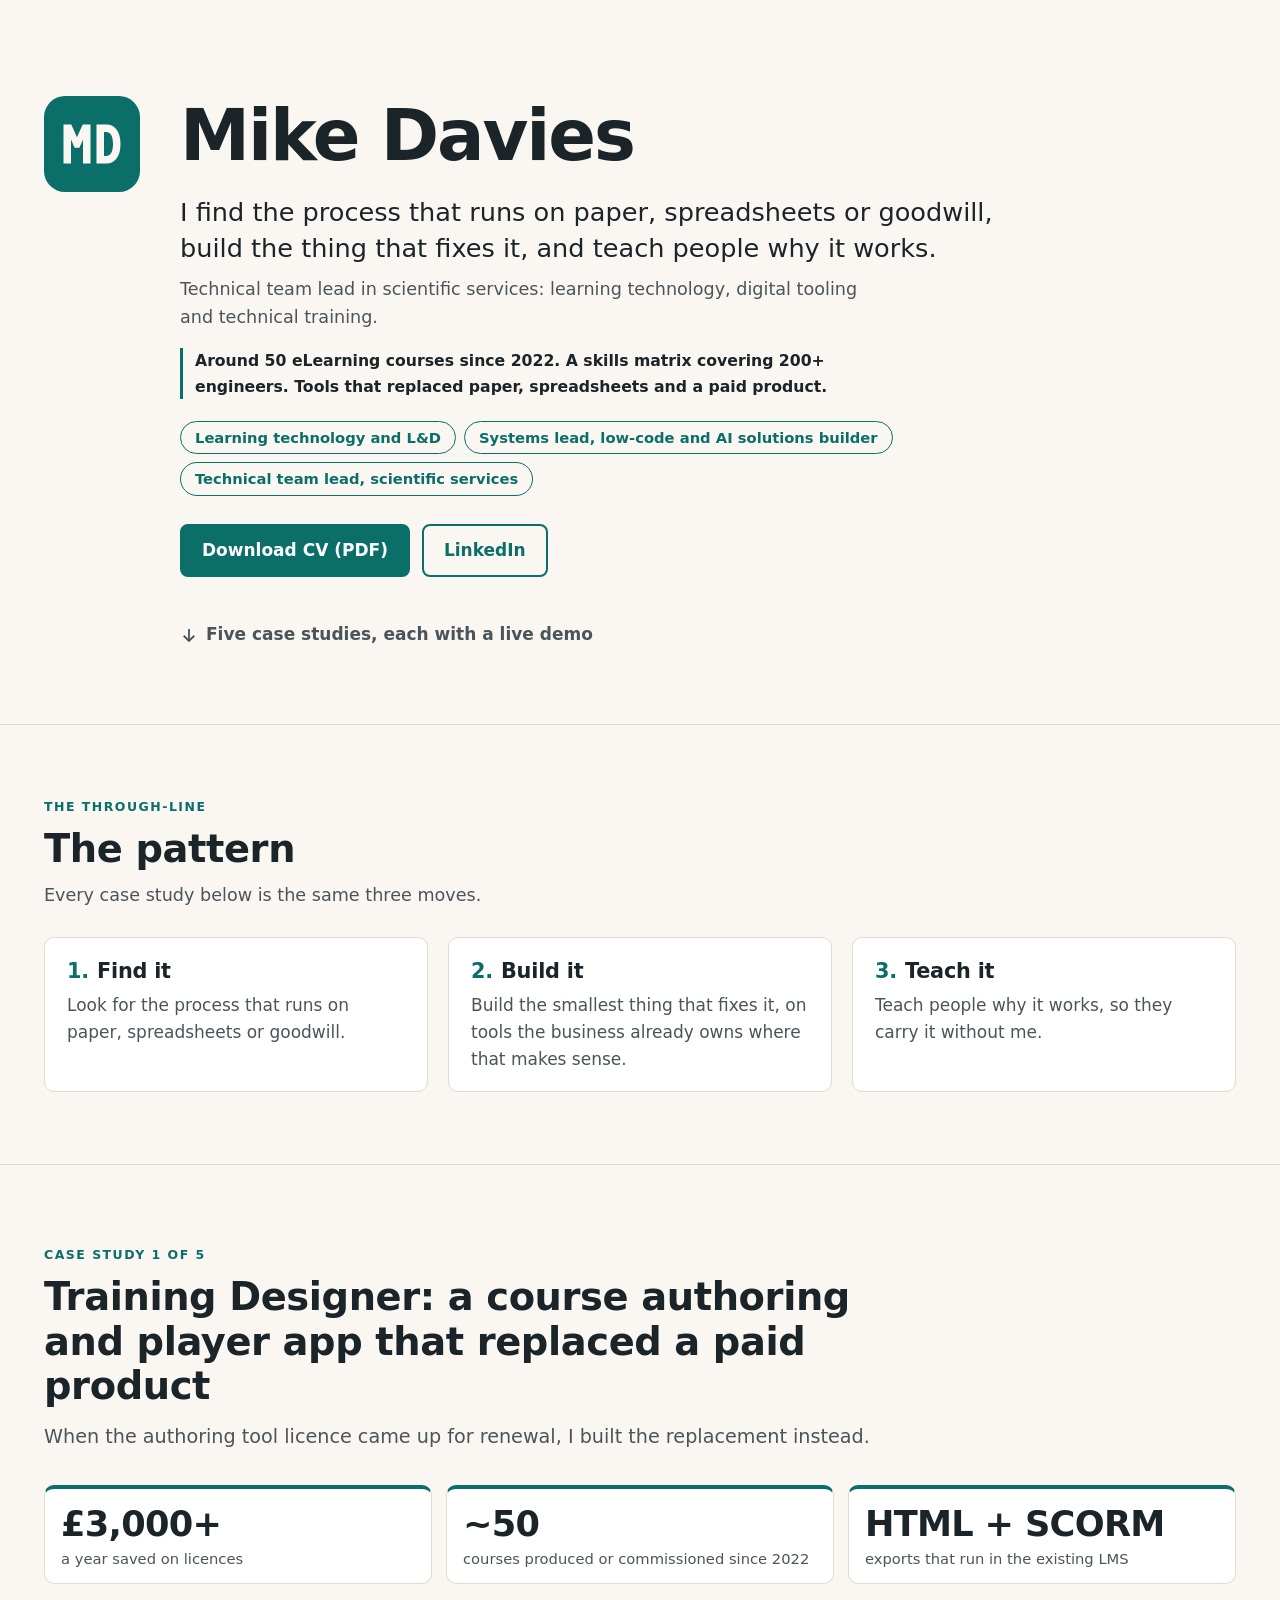
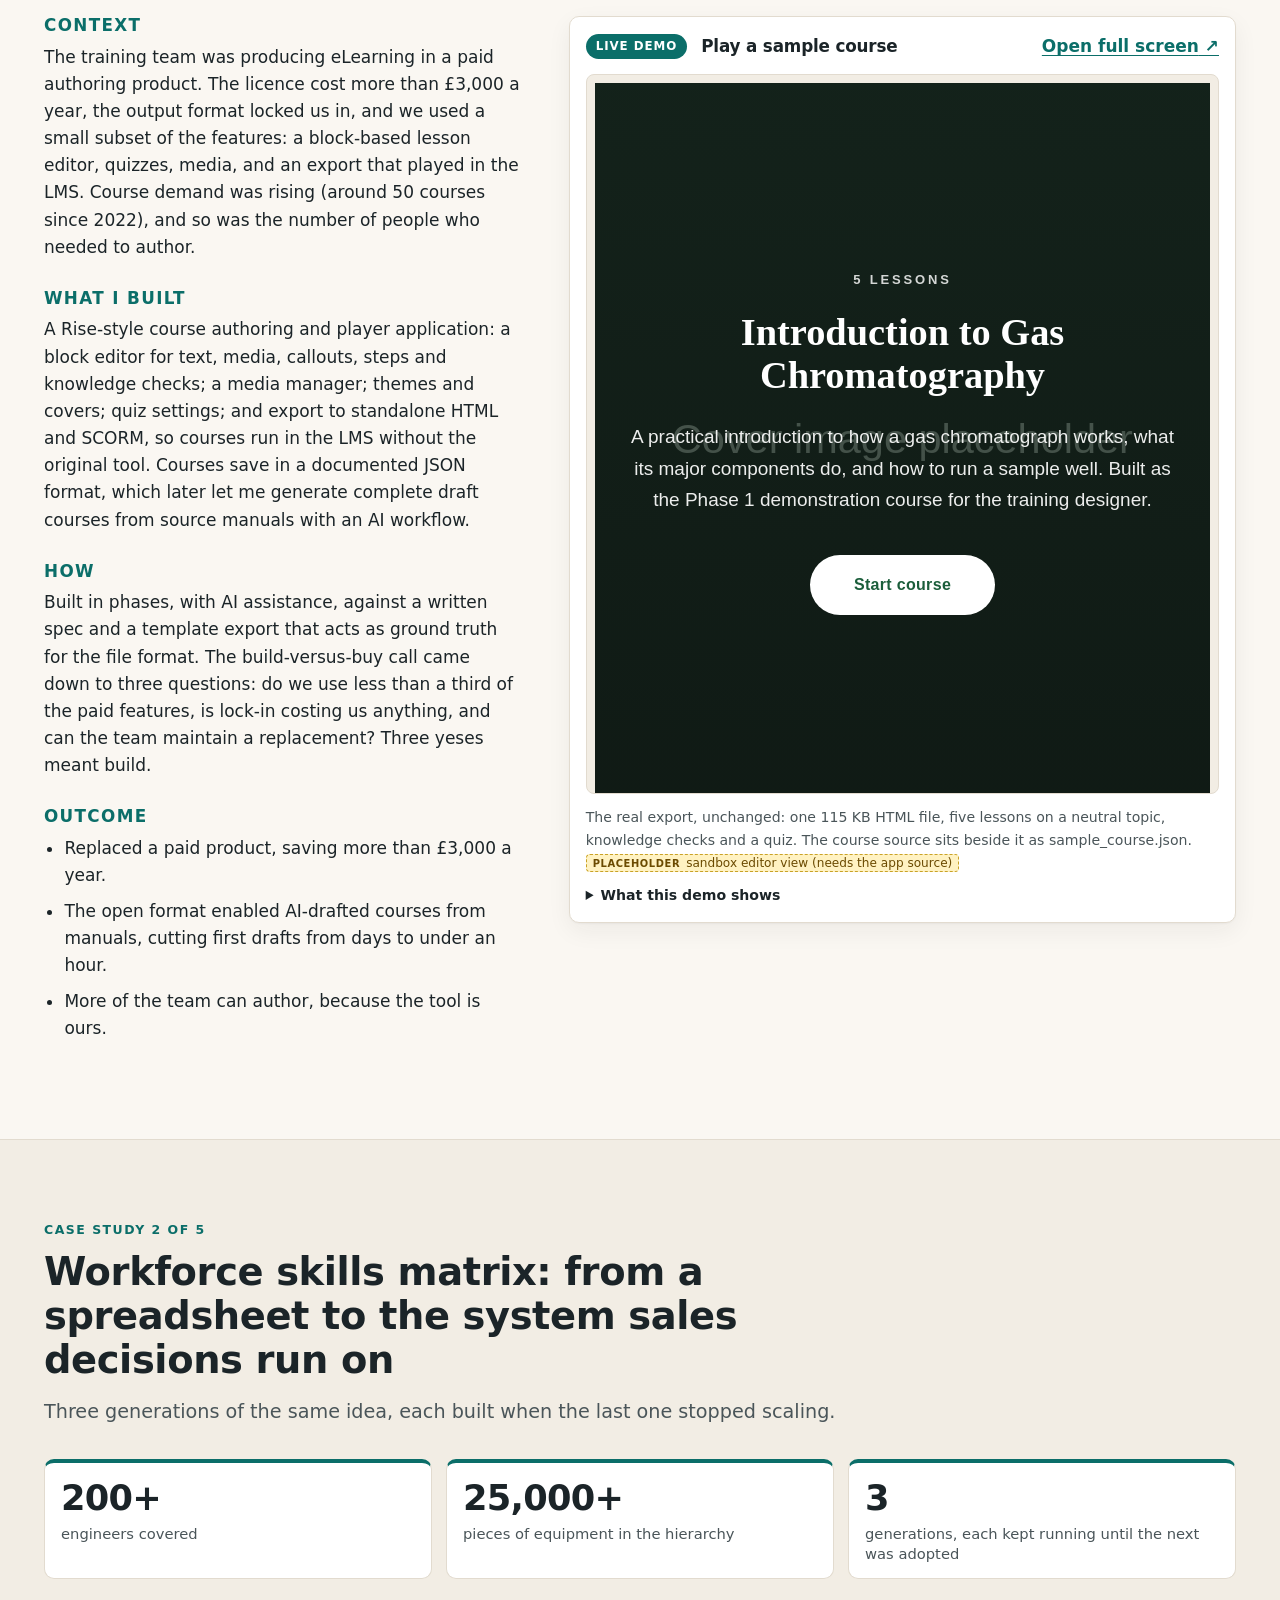
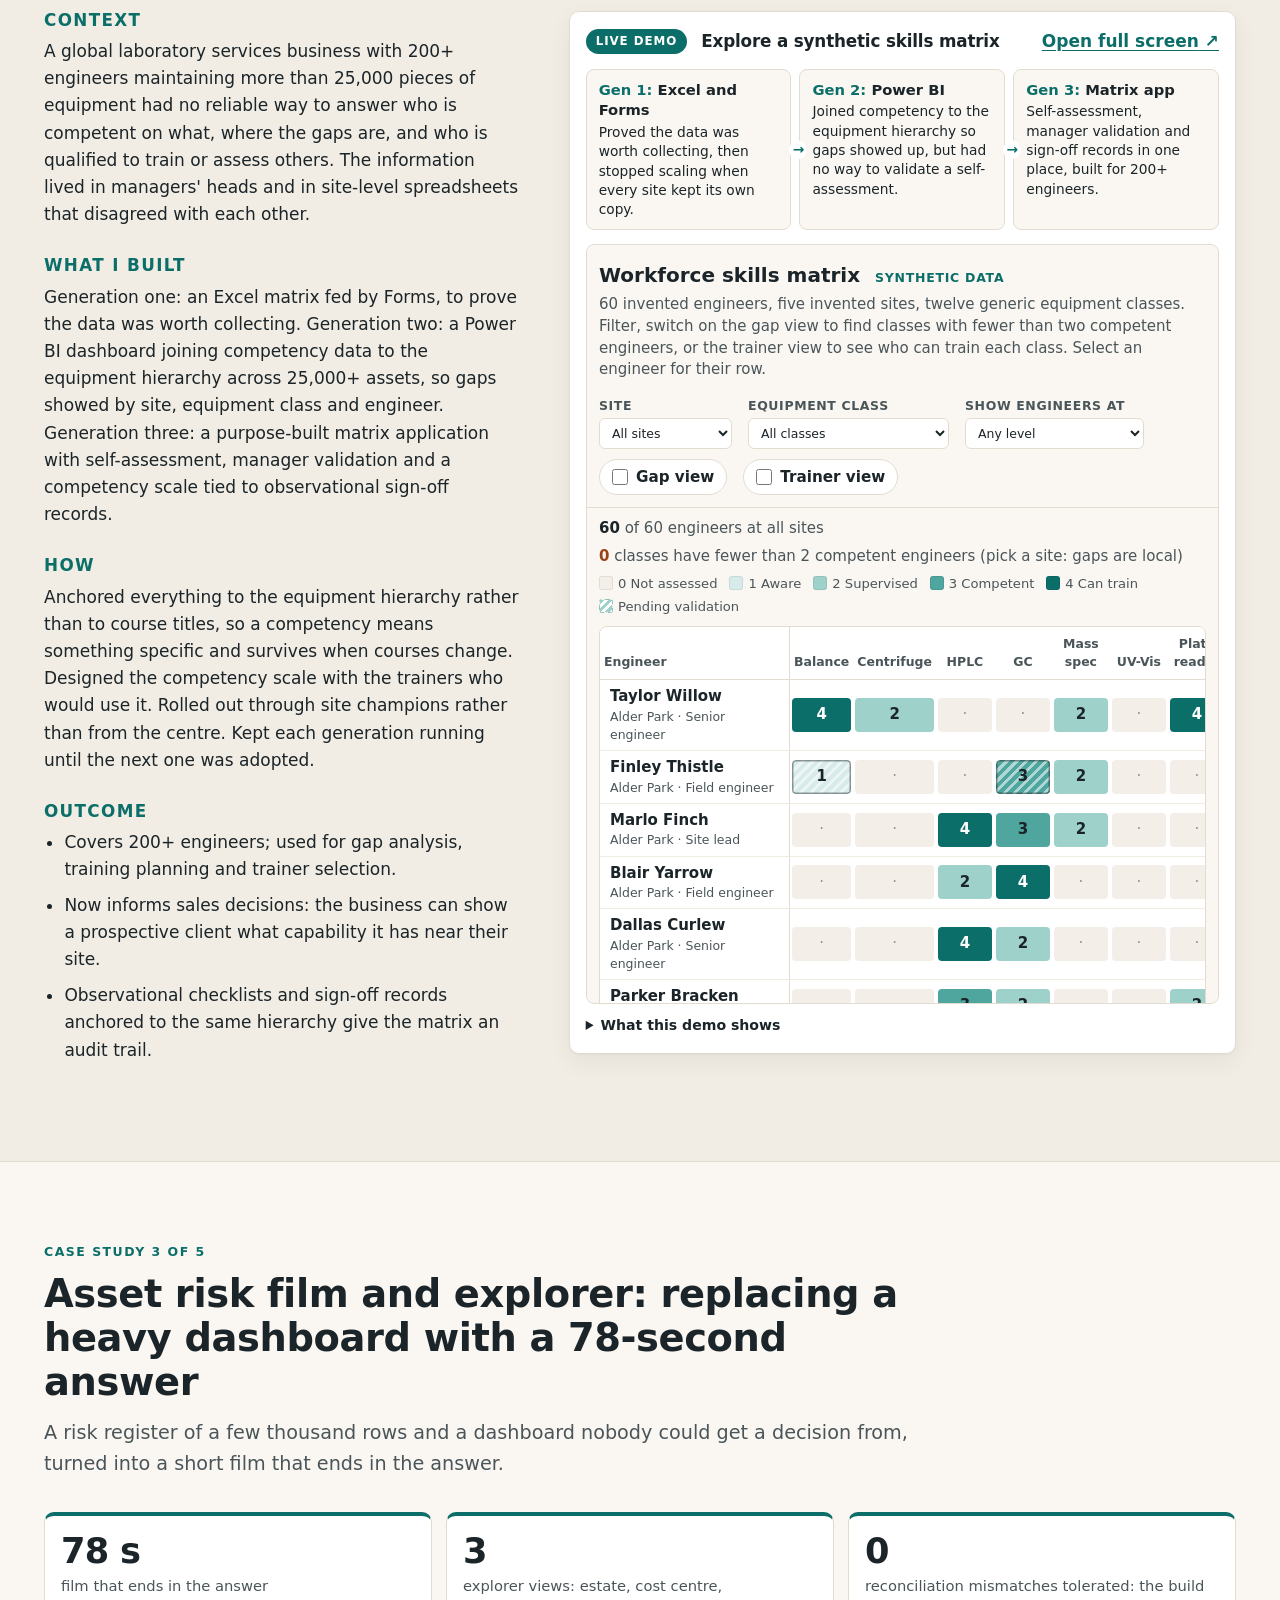
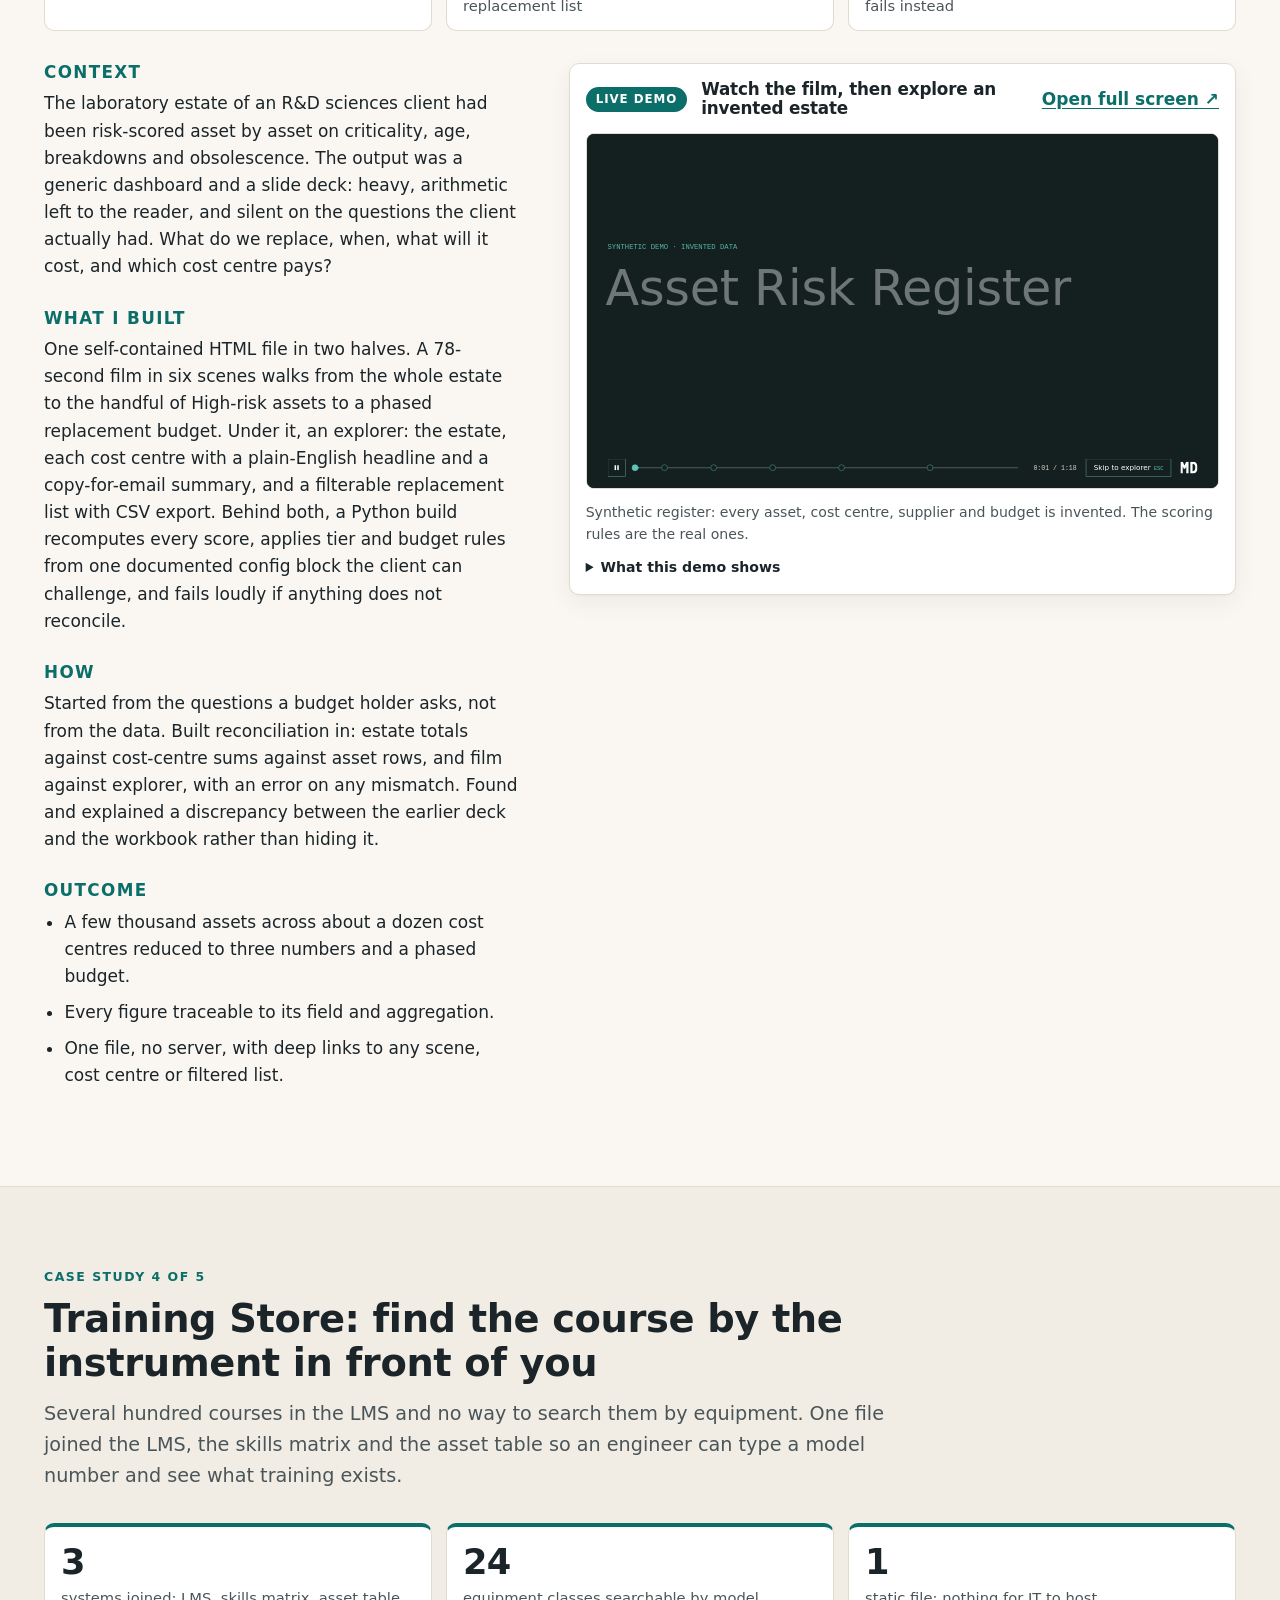
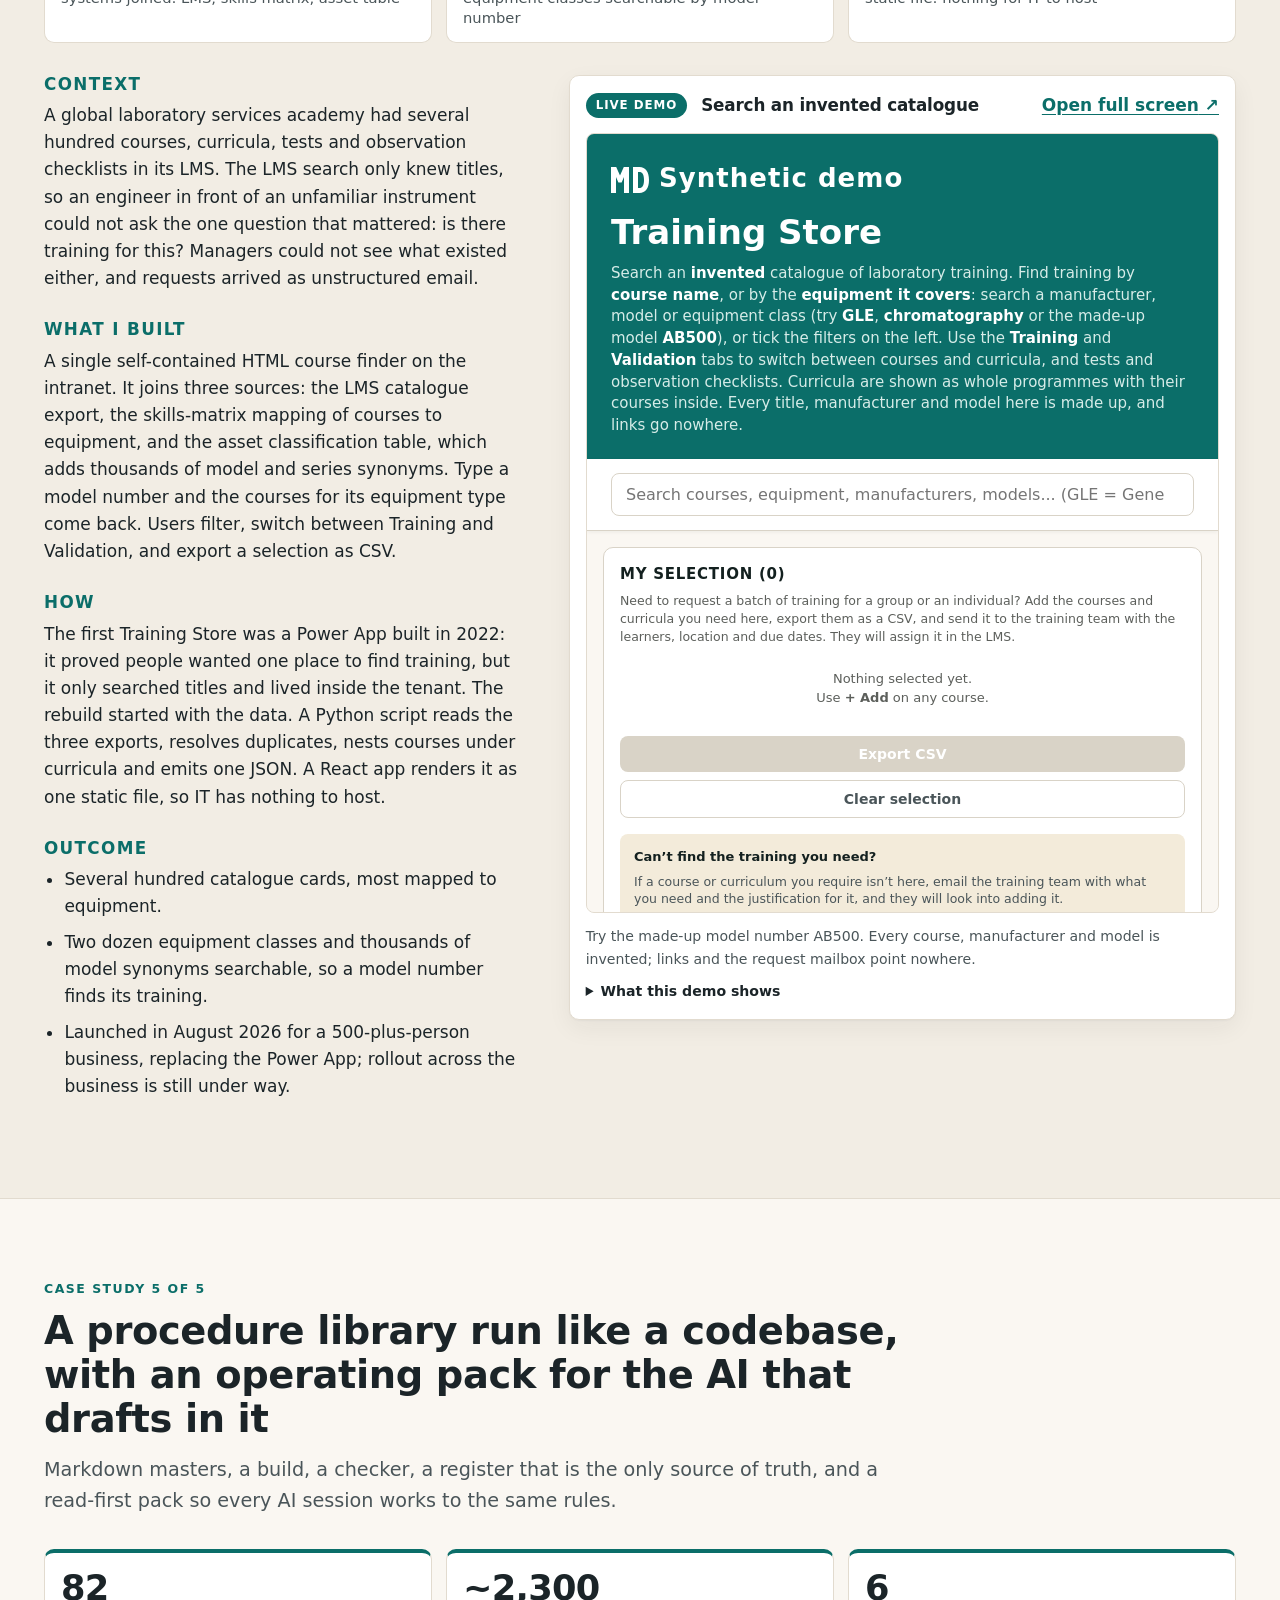
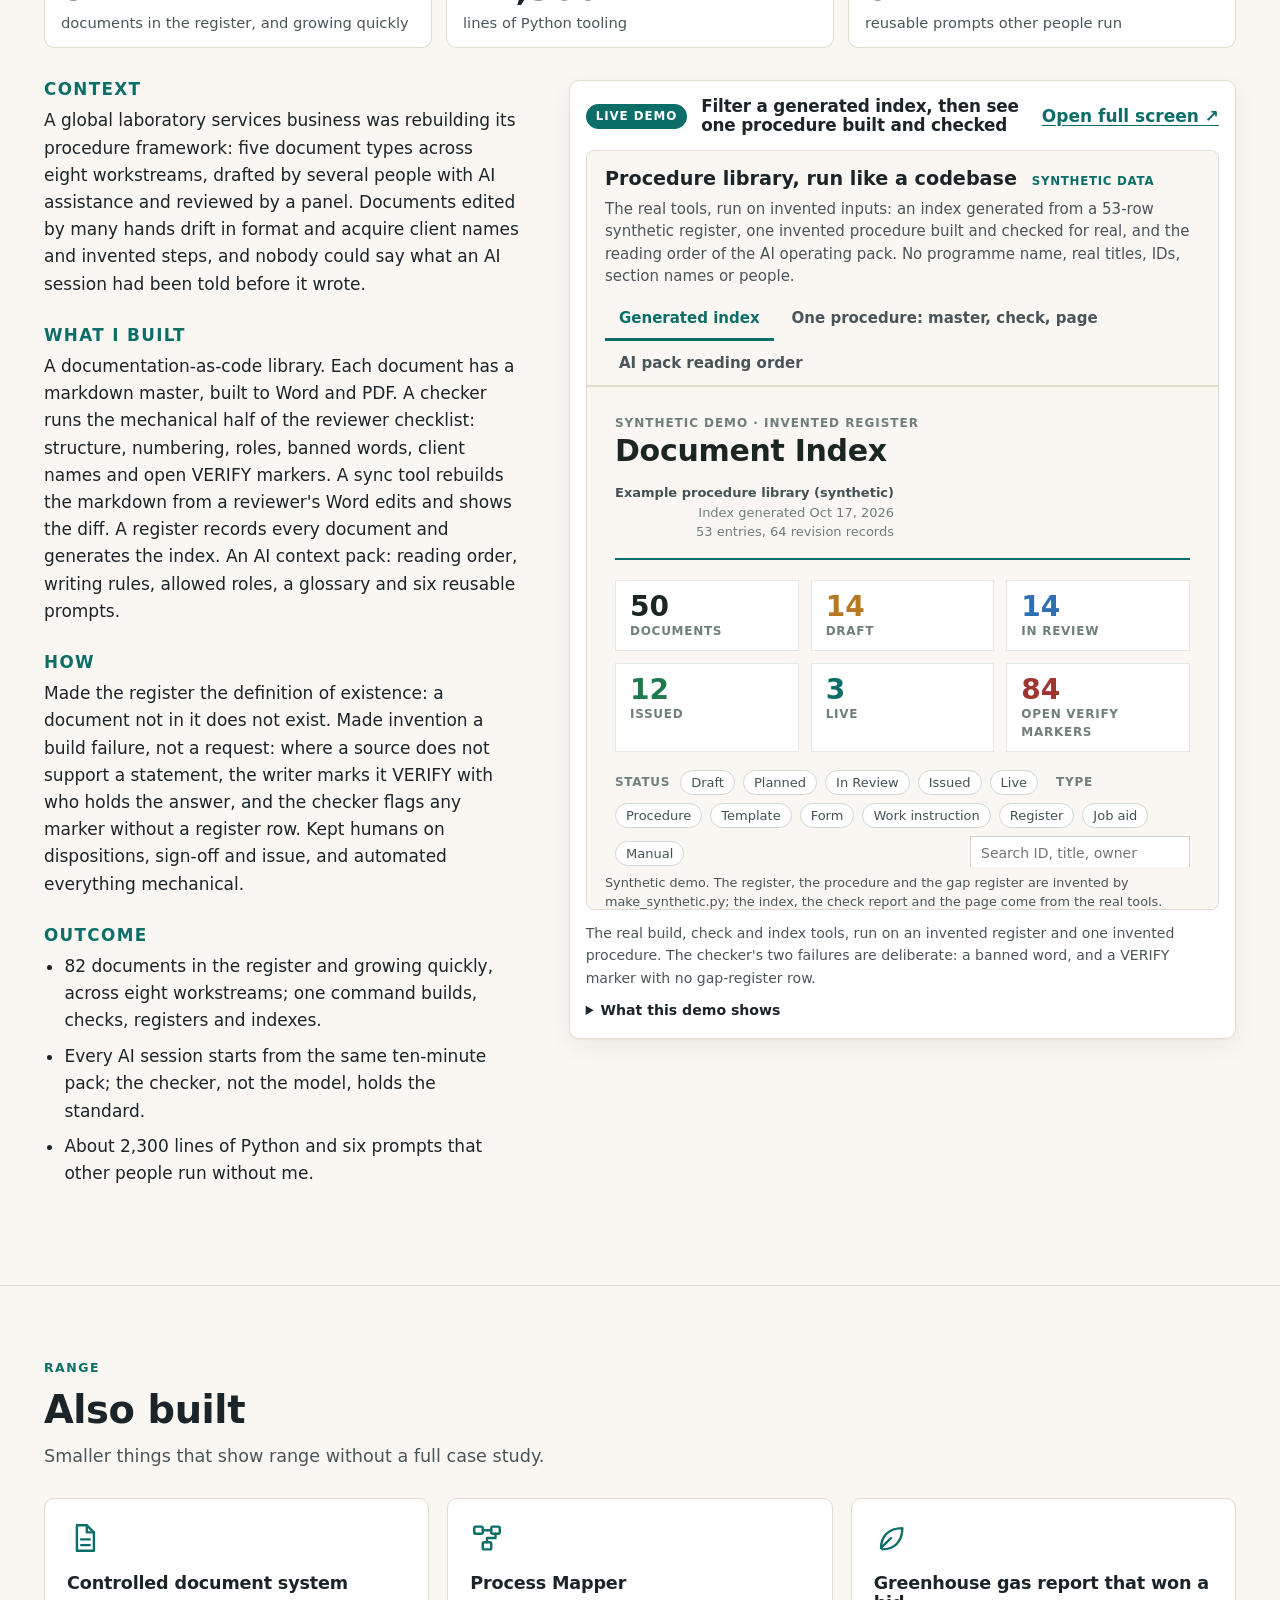
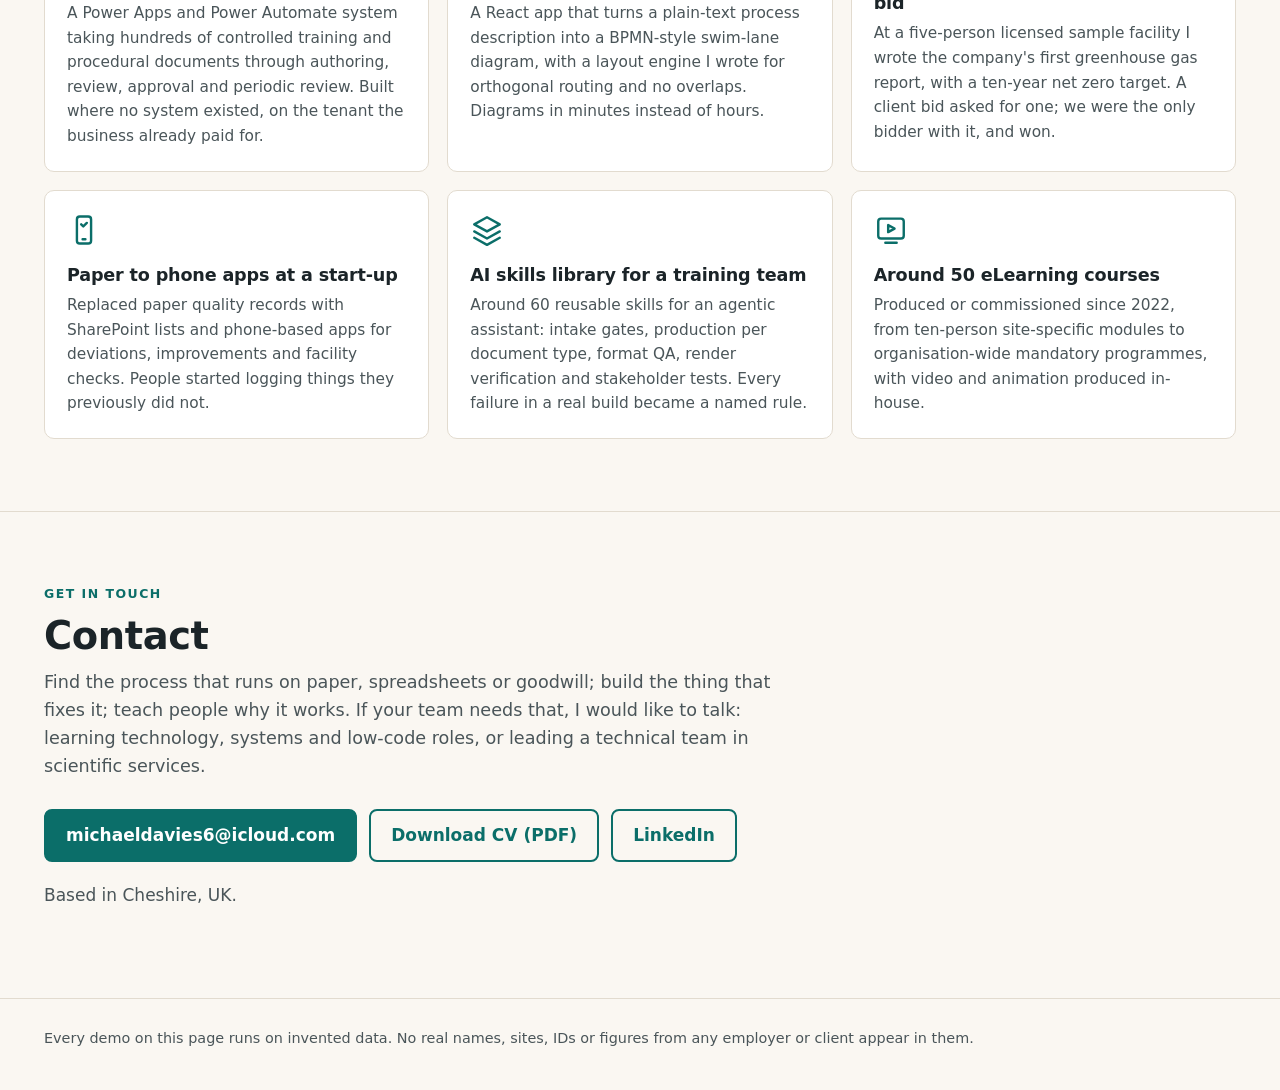
==== index.html @ b2b16172 "Publish case study portfolio with five live demos Static single-page portfolio: hero, the pattern, f" ====
<!doctype html>
<html lang="en-GB">
<head>
<meta charset="utf-8">
<meta name="viewport" content="width=device-width, initial-scale=1">
<title>Mike Davies: case studies</title>
<meta name="description" content="Case studies from Mike Davies, technical team lead in scientific services: learning technology, digital tooling and technical training, with live demos on synthetic data.">
<meta name="theme-color" content="#0b6e69">
<link rel="icon" href="assets/img/mark.svg" type="image/svg+xml">
<link rel="stylesheet" href="assets/css/site.css">
<script src="assets/js/site.js" defer></script>
</head>
<body>
<a class="skip" href="#main">Skip to content</a>

<header class="topbar" id="topbar" aria-label="Site">
  <div class="wrap topbar-in">
    <a class="topbar-name" href="#top"><img src="assets/img/mark.svg" alt="" width="28" height="28"> Mike Davies</a>
    <nav aria-label="Case studies"><ol class="dots" id="dots"></ol></nav>
  </div>
</header>

<main id="main">
  <section class="hero" id="top" aria-labelledby="hero-name">
    <div class="wrap hero-in" id="hero"></div>
  </section>
  <section class="band" id="pattern" aria-labelledby="pattern-title"><div class="wrap" id="pattern-in"></div></section>
  <div id="case-studies"></div>
  <section class="band" id="also-built" aria-labelledby="also-title"><div class="wrap" id="also-in"></div></section>
  <section class="band" id="contact" aria-labelledby="contact-title"><div class="wrap" id="contact-in"></div></section>
  <p class="wrap load-error" id="load-error" hidden>The page copy could not be loaded. If you opened this file directly, serve the folder instead (see the README); the text-only version is shown below.</p>
  <div id="fallback"></div>
</main>

<footer class="foot"><div class="wrap">Every demo on this page runs on invented data. No real names, sites, IDs or figures from any employer or client appear in them.</div></footer>

<noscript id="static-copy">
<!-- noscript:start (generated by tools/sync_noscript.py from content/case-studies.json; do not edit by hand) -->
<div class="wrap static">
<h1>Mike Davies</h1>
<p>I find the process that runs on paper, spreadsheets or goodwill, build the thing that fixes it, and teach people why it works.</p>
<p>Technical team lead in scientific services: learning technology, digital tooling and technical training.</p>
<p>Around 50 eLearning courses since 2022. A skills matrix covering 200+ engineers. Tools that replaced paper, spreadsheets and a paid product.</p>
<p><a href="assets/cv/Mike_Davies_CV.pdf">Download CV (PDF)</a></p>
<h2>The pattern</h2>
<p>Every case study below is the same three moves.</p>
<ul>
<li><strong>Find it.</strong> Look for the process that runs on paper, spreadsheets or goodwill.</li>
<li><strong>Build it.</strong> Build the smallest thing that fixes it, on tools the business already owns where that makes sense.</li>
<li><strong>Teach it.</strong> Teach people why it works, so they carry it without me.</li>
</ul>
<article id="training-designer-static">
<h2>Training Designer: a course authoring and player app that replaced a paid product</h2>
<p><em>When the authoring tool licence came up for renewal, I built the replacement instead.</em></p>
<h3>Context</h3>
<p>The training team was producing eLearning in a paid authoring product. The licence cost more than £3,000 a year, the output format locked us in, and we used a small subset of the features: a block-based lesson editor, quizzes, media, and an export that played in the LMS. Course demand was rising (around 50 courses since 2022), and so was the number of people who needed to author.</p>
<h3>What I built</h3>
<p>A Rise-style course authoring and player application: a block editor for text, media, callouts, steps and knowledge checks; a media manager; themes and covers; quiz settings; and export to standalone HTML and SCORM, so courses run in the LMS without the original tool. Courses save in a documented JSON format, which later let me generate complete draft courses from source manuals with an AI workflow.</p>
<h3>How</h3>
<p>Built in phases, with AI assistance, against a written spec and a template export that acts as ground truth for the file format. The build-versus-buy call came down to three questions: do we use less than a third of the paid features, is lock-in costing us anything, and can the team maintain a replacement? Three yeses meant build.</p>
<h3>Outcome</h3>
<ul>
<li>Replaced a paid product, saving more than £3,000 a year.</li>
<li>The open format enabled AI-drafted courses from manuals, cutting first drafts from days to under an hour.</li>
<li>More of the team can author, because the tool is ours.</li>
</ul>
<p>Demo: An embedded course player running a short sample course on gas chromatography, with text, media and one knowledge check. <a href="demos/training-designer/index.html">Open the demo</a></p>
</article>
<article id="skills-matrix-static">
<h2>Workforce skills matrix: from a spreadsheet to the system sales decisions run on</h2>
<p><em>Three generations of the same idea, each built when the last one stopped scaling.</em></p>
<h3>Context</h3>
<p>A global laboratory services business with 200+ engineers maintaining more than 25,000 pieces of equipment had no reliable way to answer who is competent on what, where the gaps are, and who is qualified to train or assess others. The information lived in managers' heads and in site-level spreadsheets that disagreed with each other.</p>
<h3>What I built</h3>
<p>Generation one: an Excel matrix fed by Forms, to prove the data was worth collecting. Generation two: a Power BI dashboard joining competency data to the equipment hierarchy across 25,000+ assets, so gaps showed by site, equipment class and engineer. Generation three: a purpose-built matrix application with self-assessment, manager validation and a competency scale tied to observational sign-off records.</p>
<h3>How</h3>
<p>Anchored everything to the equipment hierarchy rather than to course titles, so a competency means something specific and survives when courses change. Designed the competency scale with the trainers who would use it. Rolled out through site champions rather than from the centre. Kept each generation running until the next one was adopted.</p>
<h3>Outcome</h3>
<ul>
<li>Covers 200+ engineers; used for gap analysis, training planning and trainer selection.</li>
<li>Now informs sales decisions: the business can show a prospective client what capability it has near their site.</li>
<li>Observational checklists and sign-off records anchored to the same hierarchy give the matrix an audit trail.</li>
</ul>
<p>Demo: A heatmap of 60 invented engineers across five invented sites and twelve generic equipment classes. Visitors can filter by site, class and minimum level, switch on a gap view that highlights classes with fewer than two competent engineers, list who is qualified to train each class, and open any engineer's row. <a href="demos/skills-matrix/index.html">Open the demo</a></p>
</article>
<article id="asset-risk-static">
<h2>Asset risk film and explorer: replacing a heavy dashboard with a 78-second answer</h2>
<p><em>A risk register of a few thousand rows and a dashboard nobody could get a decision from, turned into a short film that ends in the answer.</em></p>
<h3>Context</h3>
<p>The laboratory estate of an R&amp;D sciences client had been risk-scored asset by asset on criticality, age, breakdowns and obsolescence. The output was a generic dashboard and a slide deck: heavy, arithmetic left to the reader, and silent on the questions the client actually had. What do we replace, when, what will it cost, and which cost centre pays?</p>
<h3>What I built</h3>
<p>One self-contained HTML file in two halves. A 78-second film in six scenes walks from the whole estate to the handful of High-risk assets to a phased replacement budget. Under it, an explorer: the estate, each cost centre with a plain-English headline and a copy-for-email summary, and a filterable replacement list with CSV export. Behind both, a Python build recomputes every score, applies tier and budget rules from one documented config block the client can challenge, and fails loudly if anything does not reconcile.</p>
<h3>How</h3>
<p>Started from the questions a budget holder asks, not from the data. Built reconciliation in: estate totals against cost-centre sums against asset rows, and film against explorer, with an error on any mismatch. Found and explained a discrepancy between the earlier deck and the workbook rather than hiding it.</p>
<h3>Outcome</h3>
<ul>
<li>A few thousand assets across about a dozen cost centres reduced to three numbers and a phased budget.</li>
<li>Every figure traceable to its field and aggregation.</li>
<li>One file, no server, with deep links to any scene, cost centre or filtered list.</li>
</ul>
<p>Demo: A 78-second animated film in six scenes that walks from an invented estate of a few thousand laboratory assets to its High-risk assets and a phased replacement budget, followed by an explorer with estate, cost centre and replacement list views, a copy-summary button and CSV export. <a href="demos/asset-risk/index.html">Open the demo</a></p>
</article>
<article id="training-store-static">
<h2>Training Store: find the course by the instrument in front of you</h2>
<p><em>Several hundred courses in the LMS and no way to search them by equipment. One file joined the LMS, the skills matrix and the asset table so an engineer can type a model number and see what training exists.</em></p>
<h3>Context</h3>
<p>A global laboratory services academy had several hundred courses, curricula, tests and observation checklists in its LMS. The LMS search only knew titles, so an engineer in front of an unfamiliar instrument could not ask the one question that mattered: is there training for this? Managers could not see what existed either, and requests arrived as unstructured email.</p>
<h3>What I built</h3>
<p>A single self-contained HTML course finder on the intranet. It joins three sources: the LMS catalogue export, the skills-matrix mapping of courses to equipment, and the asset classification table, which adds thousands of model and series synonyms. Type a model number and the courses for its equipment type come back. Users filter, switch between Training and Validation, and export a selection as CSV.</p>
<h3>How</h3>
<p>The first Training Store was a Power App built in 2022: it proved people wanted one place to find training, but it only searched titles and lived inside the tenant. The rebuild started with the data. A Python script reads the three exports, resolves duplicates, nests courses under curricula and emits one JSON. A React app renders it as one static file, so IT has nothing to host.</p>
<h3>Outcome</h3>
<ul>
<li>Several hundred catalogue cards, most mapped to equipment.</li>
<li>Two dozen equipment classes and thousands of model synonyms searchable, so a model number finds its training.</li>
<li>Launched in August 2026 for a 500-plus-person business, replacing the Power App; rollout across the business is still under way.</li>
</ul>
<p>Demo: A course finder over an invented catalogue of a few hundred training cards. Visitors search by course name, equipment class or a made-up model number, filter by category and class, switch between Training and Validation tabs, add courses to a selection and export it as CSV. <a href="demos/training-store/index.html">Open the demo</a></p>
</article>
<article id="procedure-library-static">
<h2>A procedure library run like a codebase, with an operating pack for the AI that drafts in it</h2>
<p><em>Markdown masters, a build, a checker, a register that is the only source of truth, and a read-first pack so every AI session works to the same rules.</em></p>
<h3>Context</h3>
<p>A global laboratory services business was rebuilding its procedure framework: five document types across eight workstreams, drafted by several people with AI assistance and reviewed by a panel. Documents edited by many hands drift in format and acquire client names and invented steps, and nobody could say what an AI session had been told before it wrote.</p>
<h3>What I built</h3>
<p>A documentation-as-code library. Each document has a markdown master, built to Word and PDF. A checker runs the mechanical half of the reviewer checklist: structure, numbering, roles, banned words, client names and open VERIFY markers. A sync tool rebuilds the markdown from a reviewer's Word edits and shows the diff. A register records every document and generates the index. An AI context pack: reading order, writing rules, allowed roles, a glossary and six reusable prompts.</p>
<h3>How</h3>
<p>Made the register the definition of existence: a document not in it does not exist. Made invention a build failure, not a request: where a source does not support a statement, the writer marks it VERIFY with who holds the answer, and the checker flags any marker without a register row. Kept humans on dispositions, sign-off and issue, and automated everything mechanical.</p>
<h3>Outcome</h3>
<ul>
<li>82 documents in the register and growing quickly, across eight workstreams; one command builds, checks, registers and indexes.</li>
<li>Every AI session starts from the same ten-minute pack; the checker, not the model, holds the standard.</li>
<li>About 2,300 lines of Python and six prompts that other people run without me.</li>
</ul>
<p>Demo: A filterable document index generated from a synthetic register, and a three-pane strip for one invented procedure: the markdown master, a checker report with two deliberate failures, and the rendered page. <a href="demos/procedure-library/index.html">Open the demo</a></p>
</article>
<h2>Also built</h2>
<ul>
<li><strong>Controlled document system.</strong> A Power Apps and Power Automate system taking hundreds of controlled training and procedural documents through authoring, review, approval and periodic review. Built where no system existed, on the tenant the business already paid for.</li>
<li><strong>Process Mapper.</strong> A React app that turns a plain-text process description into a BPMN-style swim-lane diagram, with a layout engine I wrote for orthogonal routing and no overlaps. Diagrams in minutes instead of hours.</li>
<li><strong>Greenhouse gas report that won a bid.</strong> At a five-person licensed sample facility I wrote the company's first greenhouse gas report, with a ten-year net zero target. A client bid asked for one; we were the only bidder with it, and won.</li>
<li><strong>Paper to phone apps at a start-up.</strong> Replaced paper quality records with SharePoint lists and phone-based apps for deviations, improvements and facility checks. People started logging things they previously did not.</li>
<li><strong>AI skills library for a training team.</strong> Around 60 reusable skills for an agentic assistant: intake gates, production per document type, format QA, render verification and stakeholder tests. Every failure in a real build became a named rule.</li>
<li><strong>Around 50 eLearning courses.</strong> Produced or commissioned since 2022, from ten-person site-specific modules to organisation-wide mandatory programmes, with video and animation produced in-house.</li>
</ul>
<h2>Contact</h2>
<p>Find the process that runs on paper, spreadsheets or goodwill; build the thing that fixes it; teach people why it works. If your team needs that, I would like to talk: learning technology, systems and low-code roles, or leading a technical team in scientific services.</p>
<p>Email: <a href="mailto:michaeldavies6@icloud.com">michaeldavies6@icloud.com</a></p>
<p><a href="assets/cv/Mike_Davies_CV.pdf">Download CV (PDF)</a></p>
<p><a href="https://www.linkedin.com/in/mike-davies-2a02b5b1/">LinkedIn</a></p>
</div>
<!-- noscript:end -->
</noscript>
</body>
</html>
---- assets/css/site.css ----
/* Mike Davies portfolio shell. One accent, dark ink, one typeface, warm off-white. */
:root {
  --bg: #faf7f2;
  --surface: #ffffff;
  --band: #f2ede4;
  --ink: #1b2428;
  --ink-2: #4a5559;
  --line: #e2dbcf;
  --accent: #0b6e69;
  --accent-ink: #ffffff;
  --accent-soft: #dcefec;
  --ph-bg: #fff2c2;
  --ph-ink: #6b4a00;
  --focus: #0b6e69;
  --font: system-ui, -apple-system, "Segoe UI", Roboto, "Helvetica Neue", Arial, sans-serif;
  --wrap: 1240px;
  --radius: 10px;
}

* { box-sizing: border-box; }
html { scroll-behavior: smooth; scroll-padding-top: 72px; }
@media (prefers-reduced-motion: reduce) { html { scroll-behavior: auto; } }
body {
  margin: 0; background: var(--bg); color: var(--ink);
  font: 17px/1.6 var(--font); -webkit-font-smoothing: antialiased; text-rendering: optimizeLegibility;
}
img { max-width: 100%; height: auto; }
a { color: var(--accent); text-underline-offset: 3px; }
a:hover { text-decoration-thickness: 2px; }
:focus-visible { outline: 3px solid var(--focus); outline-offset: 3px; border-radius: 4px; }
h1, h2, h3, h4 { line-height: 1.15; margin: 0; letter-spacing: -0.01em; }
p { margin: 0 0 1em; }

.wrap { max-width: var(--wrap); margin: 0 auto; padding: 0 24px; }
@media (max-width: 480px) { .wrap { padding: 0 16px; } }

.sr { position: absolute; width: 1px; height: 1px; overflow: hidden; clip: rect(0 0 0 0); white-space: nowrap; }
.skip { position: absolute; left: 12px; top: -60px; z-index: 100; background: var(--ink); color: #fff; padding: 10px 16px; border-radius: 6px; }
.skip:focus { top: 12px; }

/* ---------- placeholder markers ---------- */
.ph {
  display: inline; background: var(--ph-bg); color: var(--ph-ink); border: 1px dashed #c9a227;
  border-radius: 4px; padding: 1px 6px; font-size: .86em; font-weight: 500;
}
.ph b, .ph-box b { font-weight: 800; letter-spacing: .06em; font-size: .82em; margin-right: 6px; }
.confirm { border-bottom: 2px dotted #c9a227; }
.confirm sup { font-size: .58em; font-weight: 800; letter-spacing: .06em; color: var(--ph-ink); background: var(--ph-bg); border-radius: 3px; padding: 0 4px; margin-left: 3px; vertical-align: super; }
.ph-box {
  display: flex; flex-direction: column; justify-content: center; gap: 8px; min-height: 280px; padding: 28px;
  background: repeating-linear-gradient(135deg, #fffaf0, #fffaf0 12px, #fff4dc 12px, #fff4dc 24px);
  border: 2px dashed #c9a227; border-radius: var(--radius); color: var(--ph-ink);
}
.ph-box b { font-size: .9rem; }

/* ---------- top bar ---------- */
.topbar {
  position: fixed; inset: 0 0 auto 0; z-index: 50; background: rgba(250, 247, 242, .94);
  backdrop-filter: saturate(1.4) blur(8px); border-bottom: 1px solid var(--line);
  transform: translateY(-100%); transition: transform .25s ease;
}
.topbar.on { transform: none; }
.topbar-in { display: flex; align-items: center; justify-content: space-between; height: 56px; }
.topbar-name { display: inline-flex; align-items: center; gap: 10px; font-weight: 700; color: var(--ink); text-decoration: none; }
.dots { display: flex; gap: 10px; list-style: none; margin: 0; padding: 0; }
.dots a { display: block; width: 14px; height: 14px; border-radius: 50%; border: 2px solid var(--accent); background: transparent; transition: background .2s; }
.dots a.passed, .dots a[aria-current="true"] { background: var(--accent); }
.dots a[aria-current="true"] { box-shadow: 0 0 0 3px var(--accent-soft); }
.dots .lbl { position: absolute; width: 1px; height: 1px; overflow: hidden; clip: rect(0 0 0 0); white-space: nowrap; }
@media (prefers-reduced-motion: reduce) { .topbar, .dots a { transition: none; } }

/* ---------- hero ---------- */
.hero { padding: 96px 0 72px; }
.hero-in { display: grid; grid-template-columns: auto 1fr; gap: 40px; align-items: start; }
.hero-mark { width: 96px; height: 96px; }
.hero h1 { font-size: clamp(2.6rem, 6vw, 4.4rem); font-weight: 800; letter-spacing: -0.03em; }
.hero .lede { font-size: clamp(1.25rem, 2.3vw, 1.6rem); line-height: 1.4; max-width: 34em; margin: 18px 0 8px; }
.hero .sub { color: var(--ink-2); font-size: 1.1rem; max-width: 40em; }
.hero .proof { font-size: .98rem; font-weight: 600; color: var(--ink); max-width: 44em; border-left: 3px solid var(--accent); padding-left: 12px; margin-top: 14px; }
.chips { display: flex; flex-wrap: wrap; gap: 8px; list-style: none; margin: 22px 0 28px; padding: 0; }
.chips li { border: 1.5px solid var(--accent); color: var(--accent); border-radius: 999px; padding: 4px 14px; font-weight: 600; font-size: .92rem; }
.hero-links { display: flex; flex-wrap: wrap; gap: 12px; align-items: center; }
.btn {
  display: inline-flex; align-items: center; gap: 8px; padding: 11px 20px; border-radius: 8px; font-weight: 700;
  text-decoration: none; border: 2px solid var(--accent); color: var(--accent); background: transparent;
}
.btn.pri { background: var(--accent); color: var(--accent-ink); }
.btn:hover { text-decoration: none; filter: brightness(1.08); }
.scroll-cue { display: inline-flex; gap: 8px; align-items: center; margin-top: 44px; color: var(--ink-2); text-decoration: none; font-weight: 600; }
.scroll-cue svg { animation: nudge 1.8s ease-in-out infinite; }
@keyframes nudge { 50% { transform: translateY(4px); } }
@media (prefers-reduced-motion: reduce) { .scroll-cue svg { animation: none; } }
@media (max-width: 640px) {
  .hero { padding: 56px 0 48px; }
  .hero-in { grid-template-columns: 1fr; gap: 20px; }
  .hero-mark { width: 64px; height: 64px; }
}

/* ---------- bands ---------- */
.band { padding: 72px 0; border-top: 1px solid var(--line); }
.band.alt { background: var(--band); }
.band h2, .cs h2 { font-size: clamp(1.7rem, 3.4vw, 2.4rem); font-weight: 800; }
.kicker { text-transform: uppercase; letter-spacing: .12em; font-size: .78rem; font-weight: 700; color: var(--accent); margin-bottom: 10px; }
.intro { color: var(--ink-2); font-size: 1.1rem; margin: 10px 0 28px; max-width: 42em; }

.pattern-steps { display: grid; grid-template-columns: repeat(3, 1fr); gap: 20px; list-style: none; margin: 0; padding: 0; counter-reset: s; }
.pattern-steps li { background: var(--surface); border: 1px solid var(--line); border-radius: var(--radius); padding: 22px 22px 18px; counter-increment: s; }
.pattern-steps h3 { font-size: 1.3rem; margin-bottom: 8px; }
.pattern-steps h3::before { content: counter(s) "."; color: var(--accent); margin-right: 8px; }
.pattern-steps p { margin: 0; color: var(--ink-2); }
@media (max-width: 760px) { .pattern-steps { grid-template-columns: 1fr; } }

/* ---------- case studies ---------- */
.cs { padding: 80px 0; border-top: 1px solid var(--line); }
.cs:nth-of-type(even) { background: var(--band); }
.cs-head { max-width: 52em; margin-bottom: 32px; }
.cs-head .pitch { font-size: 1.2rem; color: var(--ink-2); margin: 14px 0 0; }
.cs-grid { display: grid; grid-template-columns: minmax(0, 5fr) minmax(0, 7fr); gap: 48px; align-items: start; }
.cs-prose h3 { font-size: 1.05rem; text-transform: uppercase; letter-spacing: .08em; color: var(--accent); margin: 28px 0 8px; }
.cs-prose h3:first-child { margin-top: 0; }
.cs-prose ul { padding-left: 1.2em; margin: 0 0 1em; }
.cs-prose li { margin-bottom: .5em; }
.cs-side { position: sticky; top: 80px; }
@media (max-width: 960px) {
  .cs-grid { grid-template-columns: 1fr; gap: 32px; }
  .cs-side { position: static; order: -1; }
}

.stats { display: grid; grid-template-columns: repeat(3, 1fr); gap: 14px; list-style: none; padding: 0; margin: 0 0 32px; }
.stats li { background: var(--surface); border: 1px solid var(--line); border-top: 4px solid var(--accent); border-radius: var(--radius); padding: 16px 16px 14px; }
.stats .v { display: block; font-size: clamp(1.6rem, 3vw, 2.2rem); font-weight: 800; letter-spacing: -0.02em; font-variant-numeric: tabular-nums; line-height: 1.1; }
.stats .l { display: block; color: var(--ink-2); font-size: .92rem; line-height: 1.35; margin-top: 6px; }
@media (max-width: 520px) { .stats { grid-template-columns: 1fr; } }

/* ---------- demo panel ---------- */
.panel { background: var(--surface); border: 1px solid var(--line); border-radius: var(--radius); padding: 16px; box-shadow: 0 1px 2px rgba(27, 36, 40, .04), 0 8px 24px rgba(27, 36, 40, .06); }
.panel-head { display: flex; flex-wrap: wrap; align-items: center; gap: 10px 14px; margin-bottom: 14px; }
.panel-head h4 { font-size: 1.05rem; flex: 1; min-width: 12em; }
.badge { font-size: .74rem; font-weight: 800; letter-spacing: .08em; text-transform: uppercase; border-radius: 999px; padding: 3px 10px; }
.badge.live { background: var(--accent); color: var(--accent-ink); }
.badge.visual { background: var(--ink); color: #fff; }
.fs { font-weight: 700; white-space: nowrap; }
.strip { display: grid; grid-template-columns: repeat(3, 1fr); gap: 8px; list-style: none; margin: 0 0 14px; padding: 0; counter-reset: g; }
.strip li { position: relative; background: var(--bg); border: 1px solid var(--line); border-radius: 8px; padding: 10px 12px; font-size: .86rem; line-height: 1.4; counter-increment: g; }
.strip b { display: block; font-size: .92rem; margin-bottom: 2px; }
.strip b::before { content: "Gen " counter(g) ": "; color: var(--accent); }
.strip li:not(:last-child)::after { content: "\2192"; position: absolute; right: -8px; top: 50%; transform: translate(50%, -50%); color: var(--accent); font-weight: 800; background: var(--surface); border-radius: 50%; width: 18px; text-align: center; z-index: 1; }
@media (max-width: 600px) { .strip { grid-template-columns: 1fr; } .strip li:not(:last-child)::after { content: none; } }
.frame { position: relative; width: 100%; border: 1px solid var(--line); border-radius: 8px; overflow: hidden; background: var(--band); }
.frame iframe { position: absolute; inset: 0; width: 100%; height: 100%; border: 0; display: block; }
.poster { display: none; position: relative; border-radius: 8px; overflow: hidden; border: 1px solid var(--line); text-decoration: none; }
.poster img { display: block; width: 100%; }
.poster span { position: absolute; inset: auto 0 0 0; background: rgba(27, 36, 40, .86); color: #fff; padding: 10px 14px; font-weight: 700; }
.panel .note { font-size: .88rem; color: var(--ink-2); margin: 12px 0 0; }
.panel details { margin-top: 10px; font-size: .88rem; color: var(--ink-2); }
.panel summary { cursor: pointer; font-weight: 600; color: var(--ink); }
.panel details p { margin: 6px 0 0; }
@media (max-width: 699px) {
  .panel.small-poster .frame { display: none; }
  .panel.small-poster .poster { display: block; }
}

/* ---------- also built ---------- */
.tiles { display: grid; grid-template-columns: repeat(3, 1fr); gap: 18px; list-style: none; margin: 0; padding: 0; }
.tiles li { background: var(--surface); border: 1px solid var(--line); border-radius: var(--radius); padding: 22px; }
.tiles svg { width: 34px; height: 34px; color: var(--accent); margin-bottom: 10px; }
.tiles h3 { font-size: 1.1rem; margin-bottom: 8px; }
.tiles p { margin: 0; color: var(--ink-2); font-size: .96rem; }
@media (max-width: 960px) { .tiles { grid-template-columns: repeat(2, 1fr); } }
@media (max-width: 600px) { .tiles { grid-template-columns: 1fr; } }

/* ---------- contact ---------- */
.contact-list { list-style: none; padding: 0; margin: 0 0 20px; display: flex; flex-wrap: wrap; gap: 12px; }
.contact-meta { color: var(--ink-2); }

.foot { border-top: 1px solid var(--line); padding: 28px 0 40px; color: var(--ink-2); font-size: .9rem; }
.load-error { background: var(--ph-bg); color: var(--ph-ink); padding: 14px 18px; border-radius: 8px; margin-top: 24px; }
.static { padding-top: 40px; padding-bottom: 40px; }
.static h2 { margin-top: 1.6em; }
.static h3 { margin-top: 1em; }

/* ---------- count-up ---------- */
.stats .v[data-count] { min-height: 1.1em; }
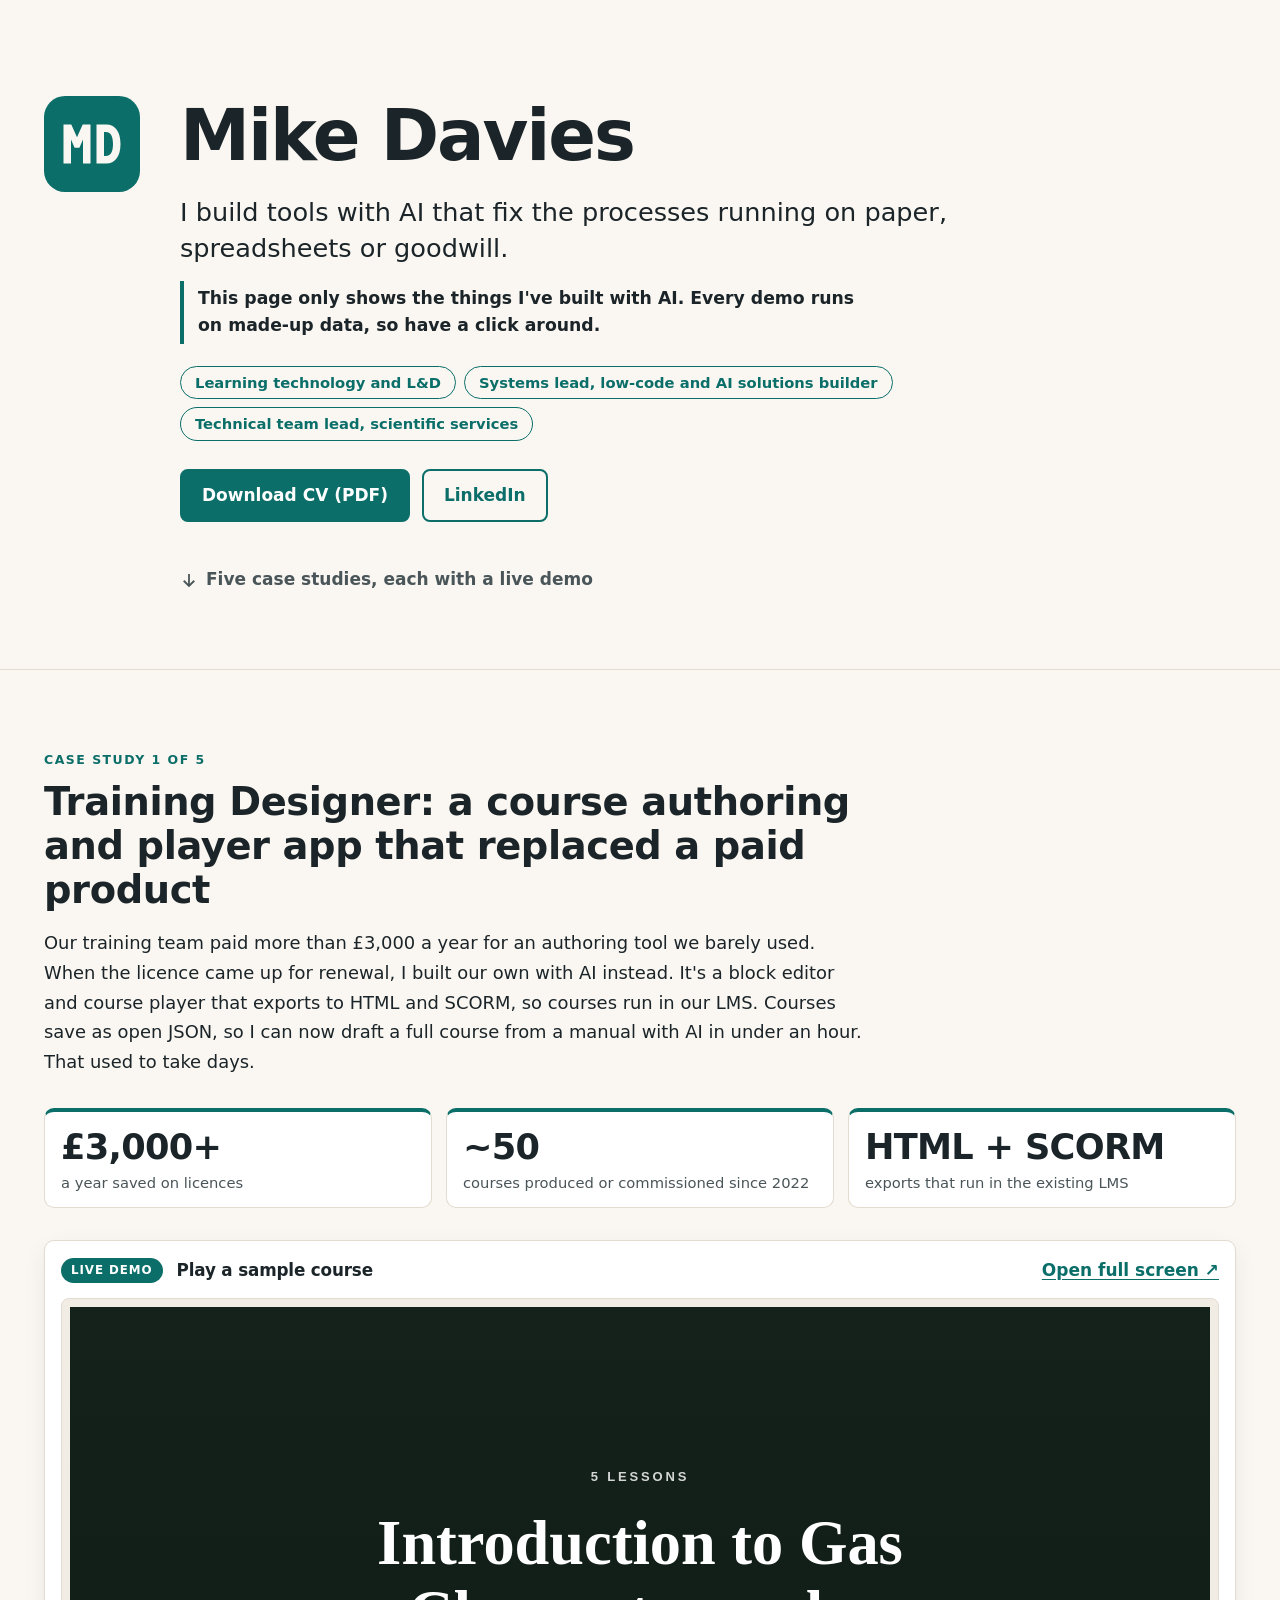
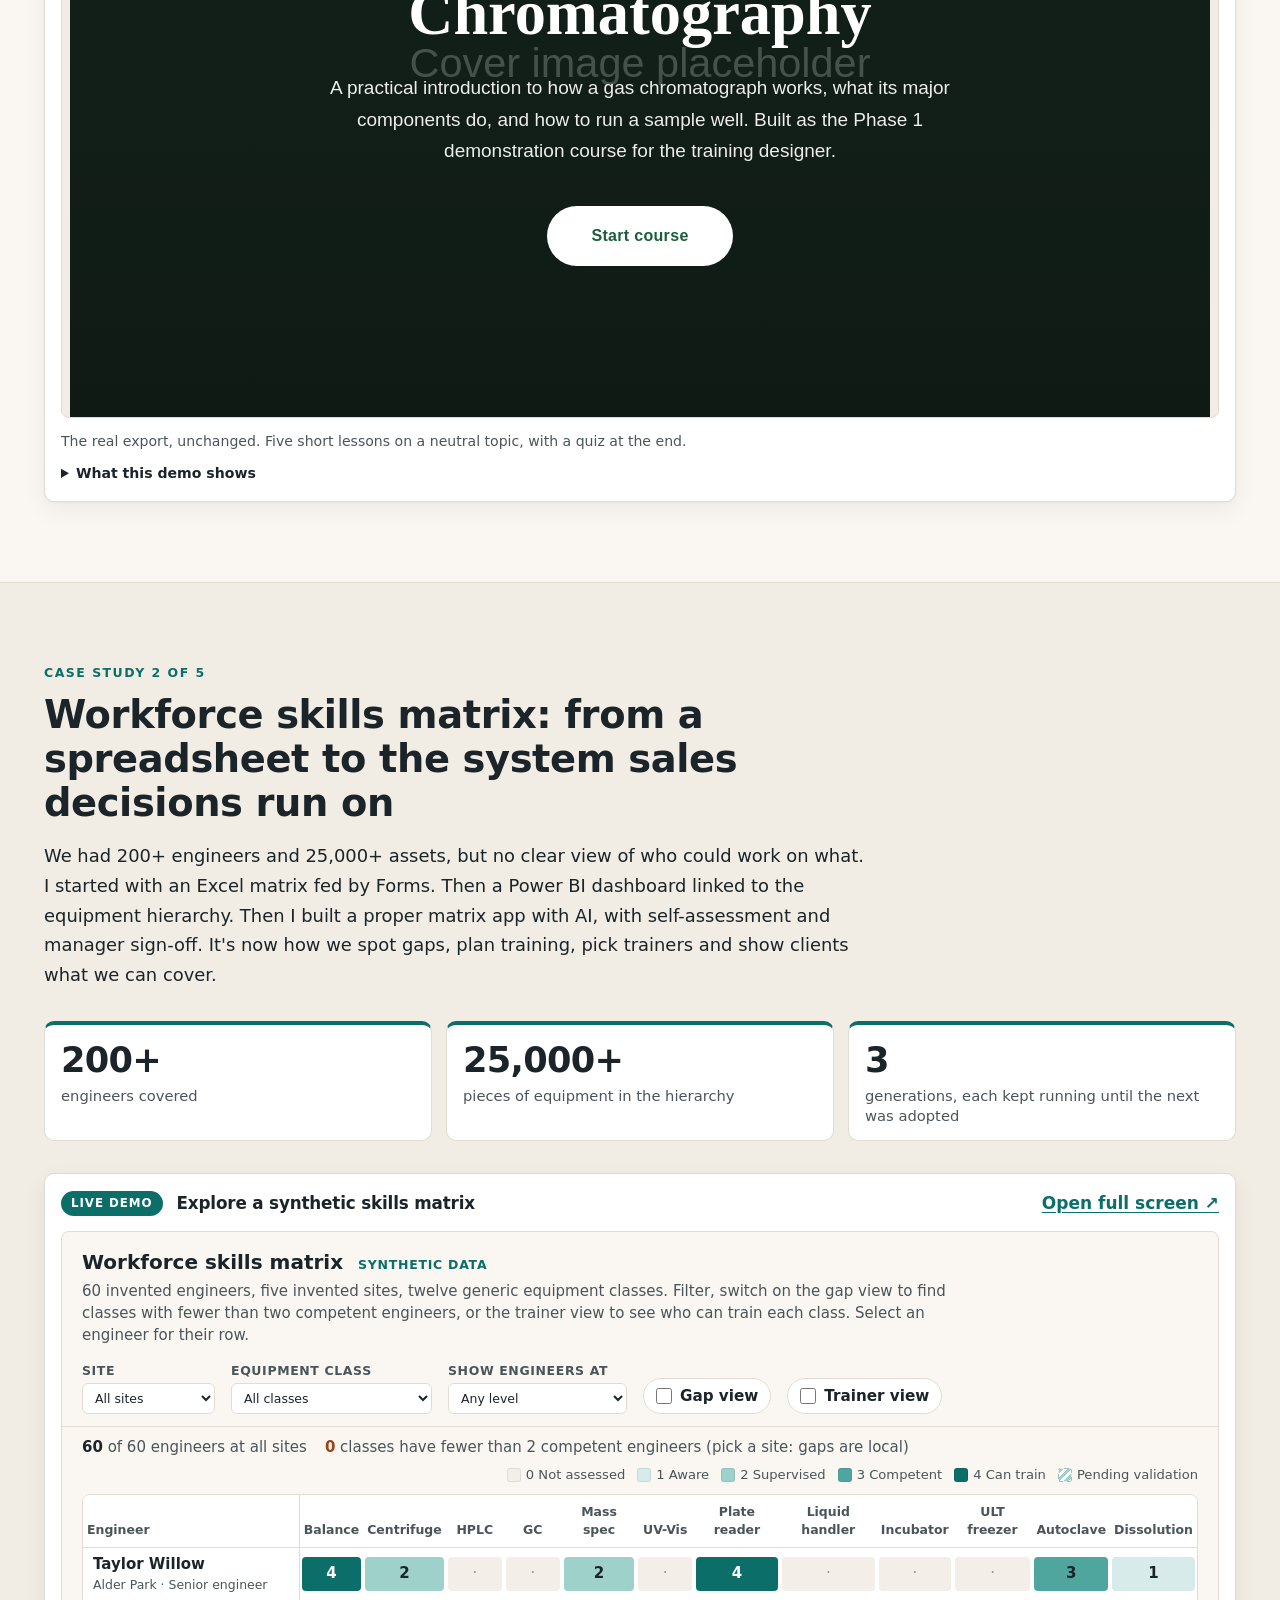
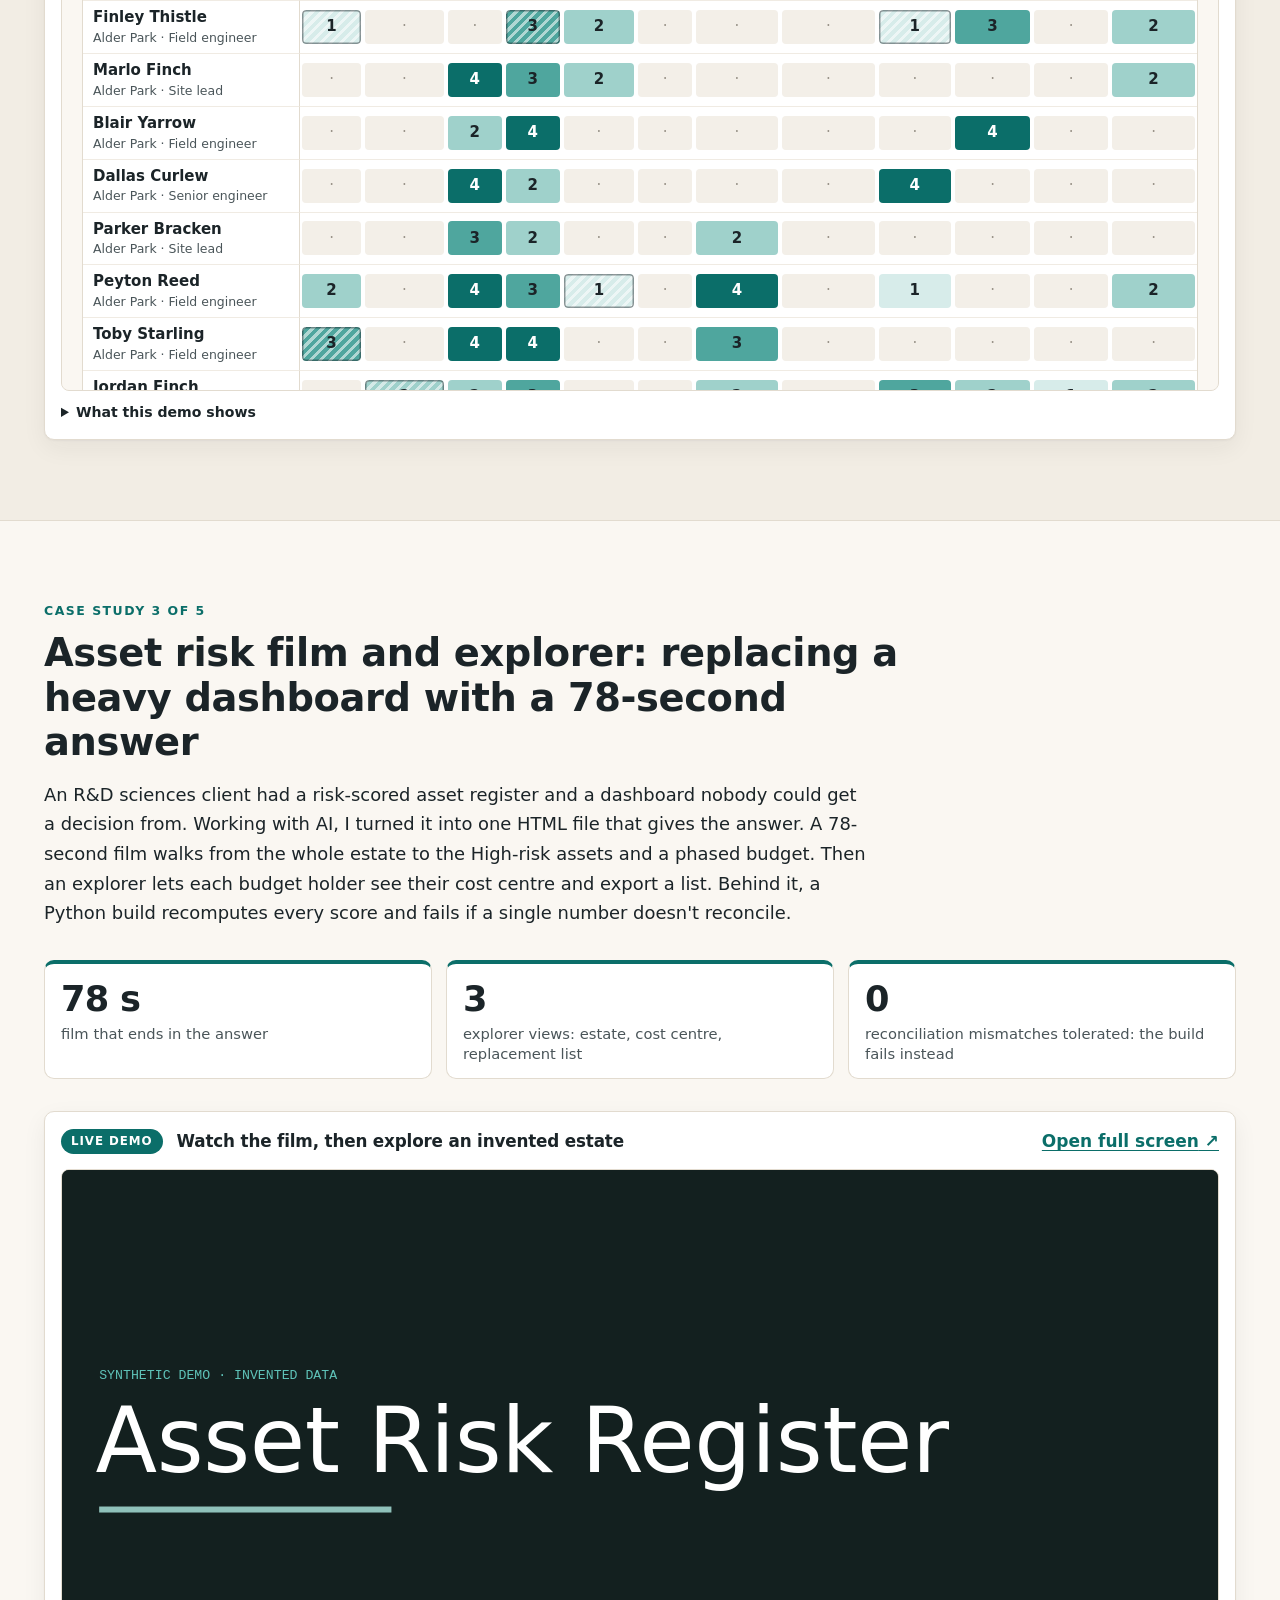
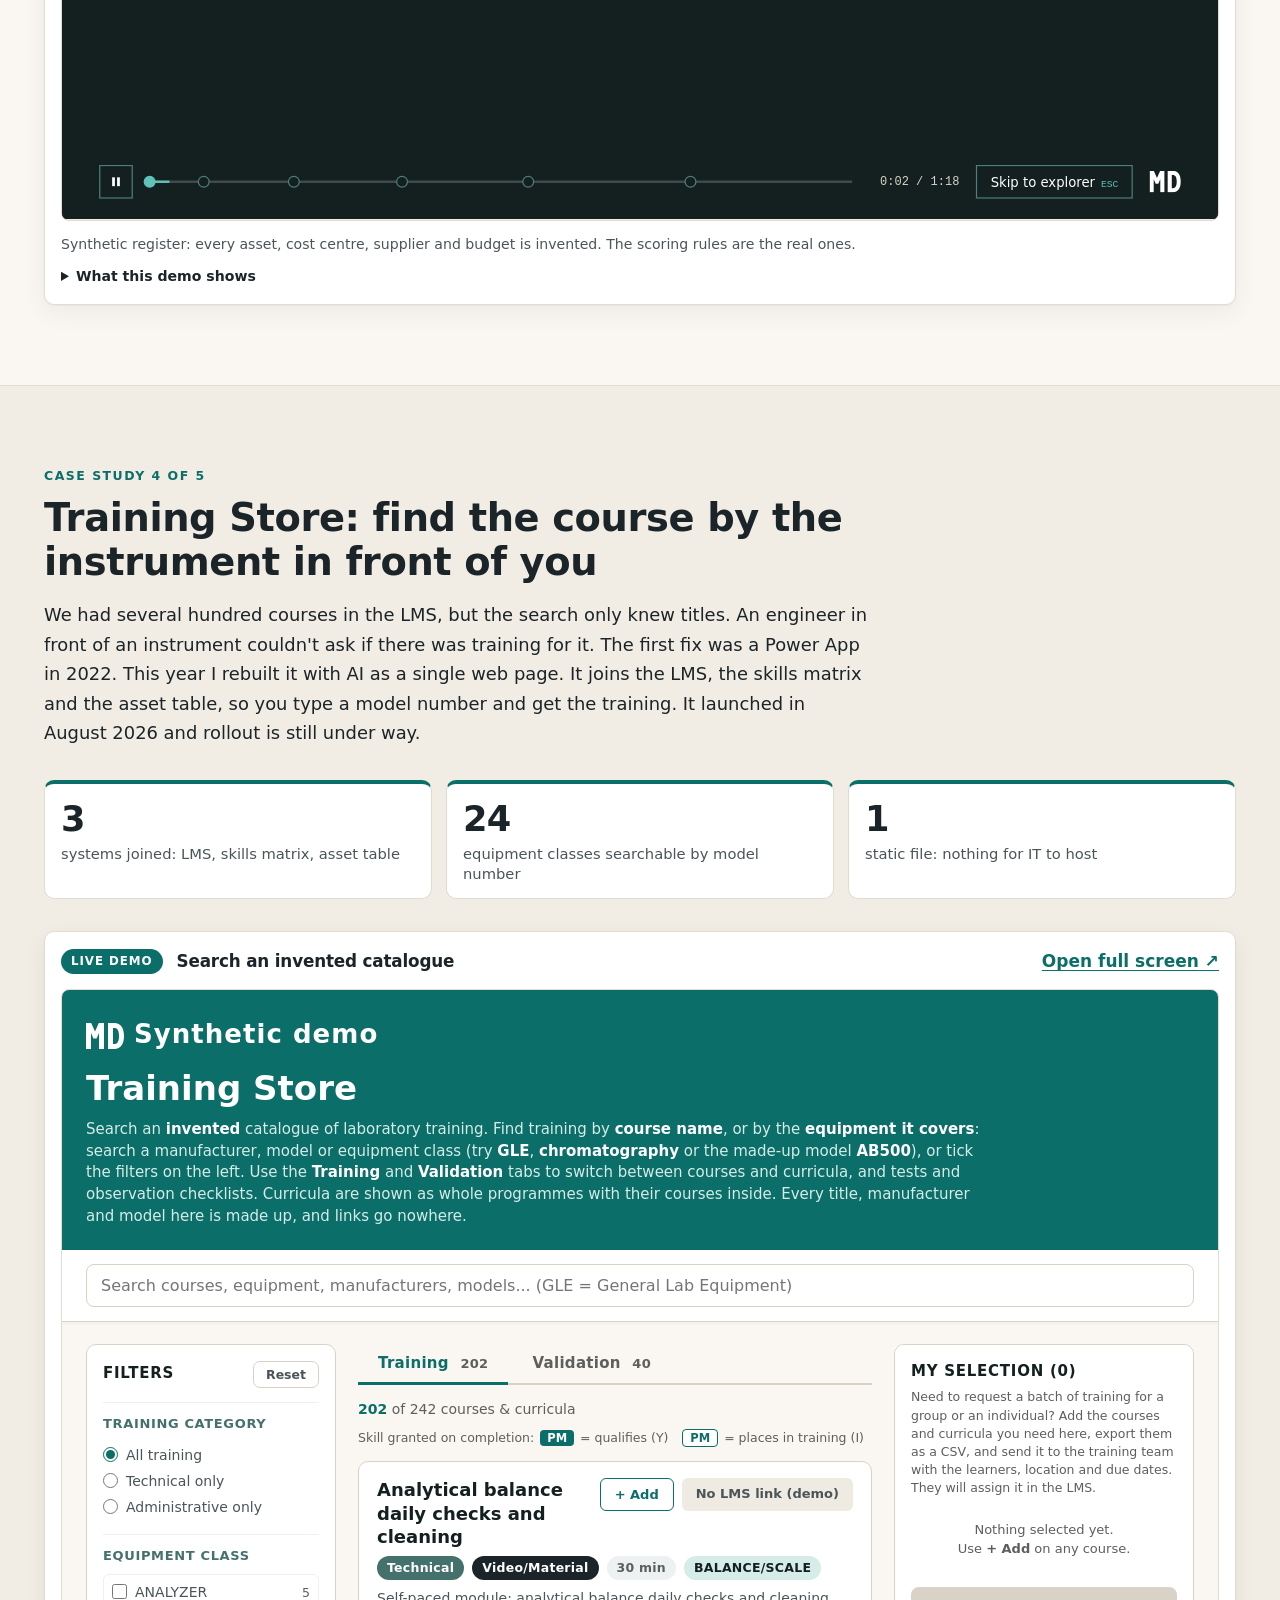
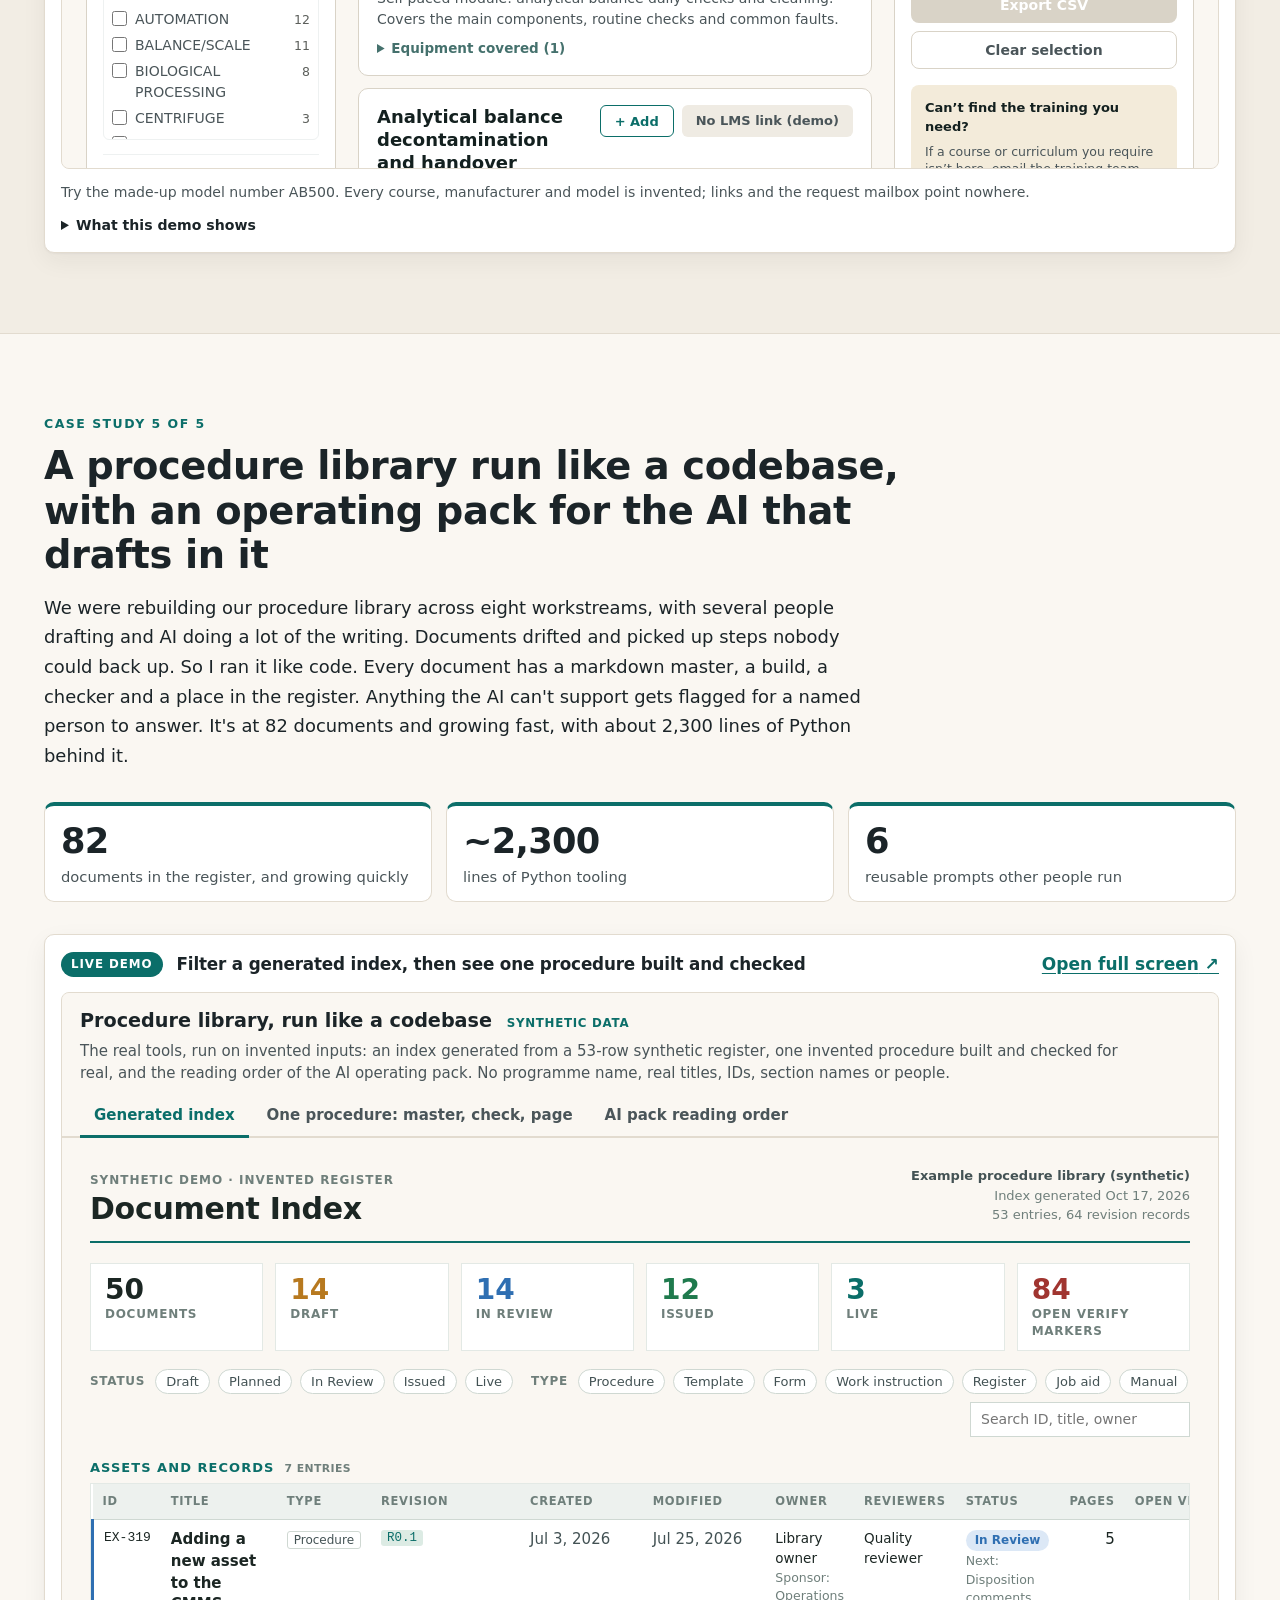
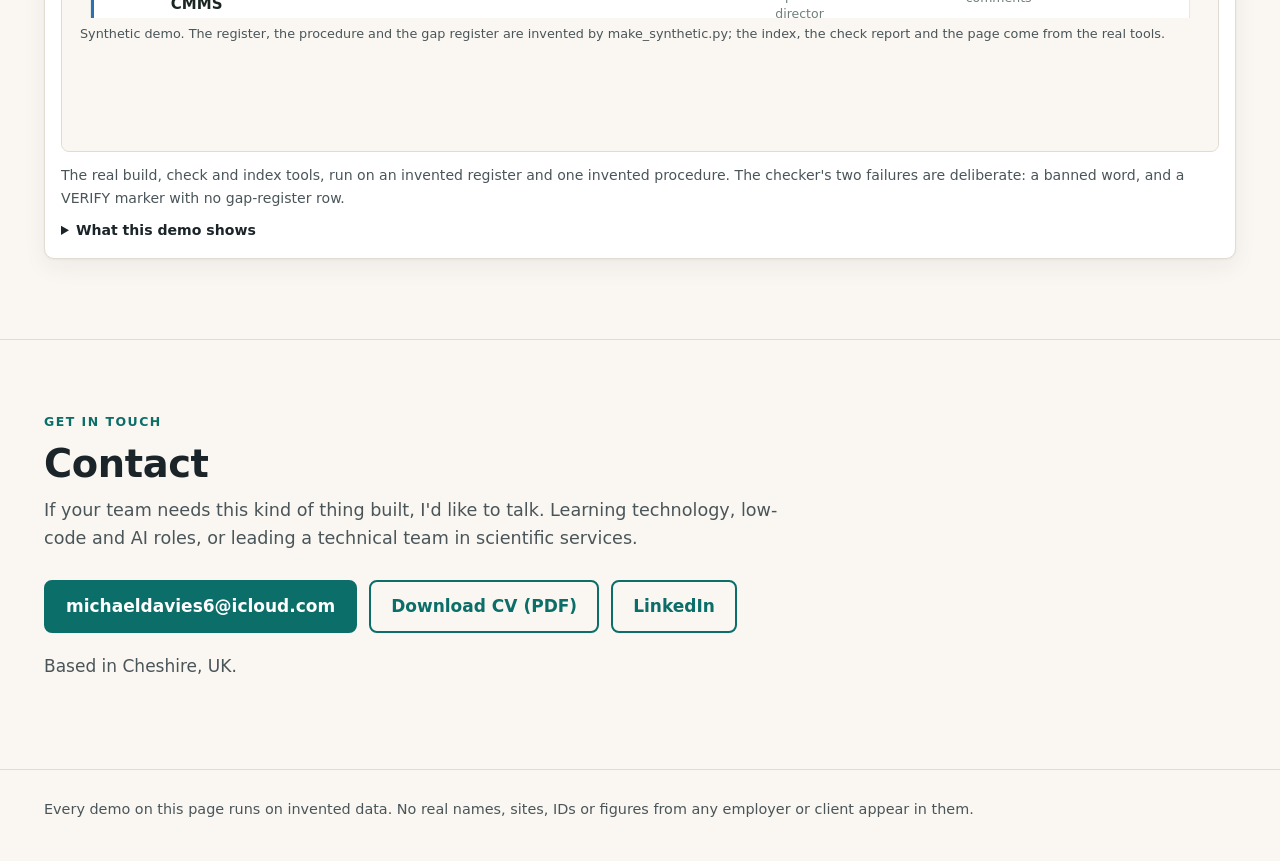
==== commit 5ae91505: "Strip the page back to one paragraph per case study Feedback was that the page had too much text. Ea" ====
--- a/index.html
+++ b/index.html
@@ -24,9 +24,7 @@
   <section class="hero" id="top" aria-labelledby="hero-name">
     <div class="wrap hero-in" id="hero"></div>
   </section>
-  <section class="band" id="pattern" aria-labelledby="pattern-title"><div class="wrap" id="pattern-in"></div></section>
   <div id="case-studies"></div>
-  <section class="band" id="also-built" aria-labelledby="also-title"><div class="wrap" id="also-in"></div></section>
   <section class="band" id="contact" aria-labelledby="contact-title"><div class="wrap" id="contact-in"></div></section>
   <p class="wrap load-error" id="load-error" hidden>The page copy could not be loaded. If you opened this file directly, serve the folder instead (see the README); the text-only version is shown below.</p>
   <div id="fallback"></div>
@@ -38,113 +36,36 @@
 <!-- noscript:start (generated by tools/sync_noscript.py from content/case-studies.json; do not edit by hand) -->
 <div class="wrap static">
 <h1>Mike Davies</h1>
-<p>I find the process that runs on paper, spreadsheets or goodwill, build the thing that fixes it, and teach people why it works.</p>
-<p>Technical team lead in scientific services: learning technology, digital tooling and technical training.</p>
-<p>Around 50 eLearning courses since 2022. A skills matrix covering 200+ engineers. Tools that replaced paper, spreadsheets and a paid product.</p>
+<p>I build tools with AI that fix the processes running on paper, spreadsheets or goodwill.</p>
+<p>This page only shows the things I've built with AI. Every demo runs on made-up data, so have a click around.</p>
 <p><a href="assets/cv/Mike_Davies_CV.pdf">Download CV (PDF)</a></p>
-<h2>The pattern</h2>
-<p>Every case study below is the same three moves.</p>
-<ul>
-<li><strong>Find it.</strong> Look for the process that runs on paper, spreadsheets or goodwill.</li>
-<li><strong>Build it.</strong> Build the smallest thing that fixes it, on tools the business already owns where that makes sense.</li>
-<li><strong>Teach it.</strong> Teach people why it works, so they carry it without me.</li>
-</ul>
 <article id="training-designer-static">
 <h2>Training Designer: a course authoring and player app that replaced a paid product</h2>
-<p><em>When the authoring tool licence came up for renewal, I built the replacement instead.</em></p>
-<h3>Context</h3>
-<p>The training team was producing eLearning in a paid authoring product. The licence cost more than £3,000 a year, the output format locked us in, and we used a small subset of the features: a block-based lesson editor, quizzes, media, and an export that played in the LMS. Course demand was rising (around 50 courses since 2022), and so was the number of people who needed to author.</p>
-<h3>What I built</h3>
-<p>A Rise-style course authoring and player application: a block editor for text, media, callouts, steps and knowledge checks; a media manager; themes and covers; quiz settings; and export to standalone HTML and SCORM, so courses run in the LMS without the original tool. Courses save in a documented JSON format, which later let me generate complete draft courses from source manuals with an AI workflow.</p>
-<h3>How</h3>
-<p>Built in phases, with AI assistance, against a written spec and a template export that acts as ground truth for the file format. The build-versus-buy call came down to three questions: do we use less than a third of the paid features, is lock-in costing us anything, and can the team maintain a replacement? Three yeses meant build.</p>
-<h3>Outcome</h3>
-<ul>
-<li>Replaced a paid product, saving more than £3,000 a year.</li>
-<li>The open format enabled AI-drafted courses from manuals, cutting first drafts from days to under an hour.</li>
-<li>More of the team can author, because the tool is ours.</li>
-</ul>
+<p>Our training team paid more than £3,000 a year for an authoring tool we barely used. When the licence came up for renewal, I built our own with AI instead. It's a block editor and course player that exports to HTML and SCORM, so courses run in our LMS. Courses save as open JSON, so I can now draft a full course from a manual with AI in under an hour. That used to take days.</p>
 <p>Demo: An embedded course player running a short sample course on gas chromatography, with text, media and one knowledge check. <a href="demos/training-designer/index.html">Open the demo</a></p>
 </article>
 <article id="skills-matrix-static">
 <h2>Workforce skills matrix: from a spreadsheet to the system sales decisions run on</h2>
-<p><em>Three generations of the same idea, each built when the last one stopped scaling.</em></p>
-<h3>Context</h3>
-<p>A global laboratory services business with 200+ engineers maintaining more than 25,000 pieces of equipment had no reliable way to answer who is competent on what, where the gaps are, and who is qualified to train or assess others. The information lived in managers' heads and in site-level spreadsheets that disagreed with each other.</p>
-<h3>What I built</h3>
-<p>Generation one: an Excel matrix fed by Forms, to prove the data was worth collecting. Generation two: a Power BI dashboard joining competency data to the equipment hierarchy across 25,000+ assets, so gaps showed by site, equipment class and engineer. Generation three: a purpose-built matrix application with self-assessment, manager validation and a competency scale tied to observational sign-off records.</p>
-<h3>How</h3>
-<p>Anchored everything to the equipment hierarchy rather than to course titles, so a competency means something specific and survives when courses change. Designed the competency scale with the trainers who would use it. Rolled out through site champions rather than from the centre. Kept each generation running until the next one was adopted.</p>
-<h3>Outcome</h3>
-<ul>
-<li>Covers 200+ engineers; used for gap analysis, training planning and trainer selection.</li>
-<li>Now informs sales decisions: the business can show a prospective client what capability it has near their site.</li>
-<li>Observational checklists and sign-off records anchored to the same hierarchy give the matrix an audit trail.</li>
-</ul>
+<p>We had 200+ engineers and 25,000+ assets, but no clear view of who could work on what. I started with an Excel matrix fed by Forms. Then a Power BI dashboard linked to the equipment hierarchy. Then I built a proper matrix app with AI, with self-assessment and manager sign-off. It's now how we spot gaps, plan training, pick trainers and show clients what we can cover.</p>
 <p>Demo: A heatmap of 60 invented engineers across five invented sites and twelve generic equipment classes. Visitors can filter by site, class and minimum level, switch on a gap view that highlights classes with fewer than two competent engineers, list who is qualified to train each class, and open any engineer's row. <a href="demos/skills-matrix/index.html">Open the demo</a></p>
 </article>
 <article id="asset-risk-static">
 <h2>Asset risk film and explorer: replacing a heavy dashboard with a 78-second answer</h2>
-<p><em>A risk register of a few thousand rows and a dashboard nobody could get a decision from, turned into a short film that ends in the answer.</em></p>
-<h3>Context</h3>
-<p>The laboratory estate of an R&amp;D sciences client had been risk-scored asset by asset on criticality, age, breakdowns and obsolescence. The output was a generic dashboard and a slide deck: heavy, arithmetic left to the reader, and silent on the questions the client actually had. What do we replace, when, what will it cost, and which cost centre pays?</p>
-<h3>What I built</h3>
-<p>One self-contained HTML file in two halves. A 78-second film in six scenes walks from the whole estate to the handful of High-risk assets to a phased replacement budget. Under it, an explorer: the estate, each cost centre with a plain-English headline and a copy-for-email summary, and a filterable replacement list with CSV export. Behind both, a Python build recomputes every score, applies tier and budget rules from one documented config block the client can challenge, and fails loudly if anything does not reconcile.</p>
-<h3>How</h3>
-<p>Started from the questions a budget holder asks, not from the data. Built reconciliation in: estate totals against cost-centre sums against asset rows, and film against explorer, with an error on any mismatch. Found and explained a discrepancy between the earlier deck and the workbook rather than hiding it.</p>
-<h3>Outcome</h3>
-<ul>
-<li>A few thousand assets across about a dozen cost centres reduced to three numbers and a phased budget.</li>
-<li>Every figure traceable to its field and aggregation.</li>
-<li>One file, no server, with deep links to any scene, cost centre or filtered list.</li>
-</ul>
+<p>An R&amp;D sciences client had a risk-scored asset register and a dashboard nobody could get a decision from. Working with AI, I turned it into one HTML file that gives the answer. A 78-second film walks from the whole estate to the High-risk assets and a phased budget. Then an explorer lets each budget holder see their cost centre and export a list. Behind it, a Python build recomputes every score and fails if a single number doesn't reconcile.</p>
 <p>Demo: A 78-second animated film in six scenes that walks from an invented estate of a few thousand laboratory assets to its High-risk assets and a phased replacement budget, followed by an explorer with estate, cost centre and replacement list views, a copy-summary button and CSV export. <a href="demos/asset-risk/index.html">Open the demo</a></p>
 </article>
 <article id="training-store-static">
 <h2>Training Store: find the course by the instrument in front of you</h2>
-<p><em>Several hundred courses in the LMS and no way to search them by equipment. One file joined the LMS, the skills matrix and the asset table so an engineer can type a model number and see what training exists.</em></p>
-<h3>Context</h3>
-<p>A global laboratory services academy had several hundred courses, curricula, tests and observation checklists in its LMS. The LMS search only knew titles, so an engineer in front of an unfamiliar instrument could not ask the one question that mattered: is there training for this? Managers could not see what existed either, and requests arrived as unstructured email.</p>
-<h3>What I built</h3>
-<p>A single self-contained HTML course finder on the intranet. It joins three sources: the LMS catalogue export, the skills-matrix mapping of courses to equipment, and the asset classification table, which adds thousands of model and series synonyms. Type a model number and the courses for its equipment type come back. Users filter, switch between Training and Validation, and export a selection as CSV.</p>
-<h3>How</h3>
-<p>The first Training Store was a Power App built in 2022: it proved people wanted one place to find training, but it only searched titles and lived inside the tenant. The rebuild started with the data. A Python script reads the three exports, resolves duplicates, nests courses under curricula and emits one JSON. A React app renders it as one static file, so IT has nothing to host.</p>
-<h3>Outcome</h3>
-<ul>
-<li>Several hundred catalogue cards, most mapped to equipment.</li>
-<li>Two dozen equipment classes and thousands of model synonyms searchable, so a model number finds its training.</li>
-<li>Launched in August 2026 for a 500-plus-person business, replacing the Power App; rollout across the business is still under way.</li>
-</ul>
+<p>We had several hundred courses in the LMS, but the search only knew titles. An engineer in front of an instrument couldn't ask if there was training for it. The first fix was a Power App in 2022. This year I rebuilt it with AI as a single web page. It joins the LMS, the skills matrix and the asset table, so you type a model number and get the training. It launched in August 2026 and rollout is still under way.</p>
 <p>Demo: A course finder over an invented catalogue of a few hundred training cards. Visitors search by course name, equipment class or a made-up model number, filter by category and class, switch between Training and Validation tabs, add courses to a selection and export it as CSV. <a href="demos/training-store/index.html">Open the demo</a></p>
 </article>
 <article id="procedure-library-static">
 <h2>A procedure library run like a codebase, with an operating pack for the AI that drafts in it</h2>
-<p><em>Markdown masters, a build, a checker, a register that is the only source of truth, and a read-first pack so every AI session works to the same rules.</em></p>
-<h3>Context</h3>
-<p>A global laboratory services business was rebuilding its procedure framework: five document types across eight workstreams, drafted by several people with AI assistance and reviewed by a panel. Documents edited by many hands drift in format and acquire client names and invented steps, and nobody could say what an AI session had been told before it wrote.</p>
-<h3>What I built</h3>
-<p>A documentation-as-code library. Each document has a markdown master, built to Word and PDF. A checker runs the mechanical half of the reviewer checklist: structure, numbering, roles, banned words, client names and open VERIFY markers. A sync tool rebuilds the markdown from a reviewer's Word edits and shows the diff. A register records every document and generates the index. An AI context pack: reading order, writing rules, allowed roles, a glossary and six reusable prompts.</p>
-<h3>How</h3>
-<p>Made the register the definition of existence: a document not in it does not exist. Made invention a build failure, not a request: where a source does not support a statement, the writer marks it VERIFY with who holds the answer, and the checker flags any marker without a register row. Kept humans on dispositions, sign-off and issue, and automated everything mechanical.</p>
-<h3>Outcome</h3>
-<ul>
-<li>82 documents in the register and growing quickly, across eight workstreams; one command builds, checks, registers and indexes.</li>
-<li>Every AI session starts from the same ten-minute pack; the checker, not the model, holds the standard.</li>
-<li>About 2,300 lines of Python and six prompts that other people run without me.</li>
-</ul>
+<p>We were rebuilding our procedure library across eight workstreams, with several people drafting and AI doing a lot of the writing. Documents drifted and picked up steps nobody could back up. So I ran it like code. Every document has a markdown master, a build, a checker and a place in the register. Anything the AI can't support gets flagged for a named person to answer. It's at 82 documents and growing fast, with about 2,300 lines of Python behind it.</p>
 <p>Demo: A filterable document index generated from a synthetic register, and a three-pane strip for one invented procedure: the markdown master, a checker report with two deliberate failures, and the rendered page. <a href="demos/procedure-library/index.html">Open the demo</a></p>
 </article>
-<h2>Also built</h2>
-<ul>
-<li><strong>Controlled document system.</strong> A Power Apps and Power Automate system taking hundreds of controlled training and procedural documents through authoring, review, approval and periodic review. Built where no system existed, on the tenant the business already paid for.</li>
-<li><strong>Process Mapper.</strong> A React app that turns a plain-text process description into a BPMN-style swim-lane diagram, with a layout engine I wrote for orthogonal routing and no overlaps. Diagrams in minutes instead of hours.</li>
-<li><strong>Greenhouse gas report that won a bid.</strong> At a five-person licensed sample facility I wrote the company's first greenhouse gas report, with a ten-year net zero target. A client bid asked for one; we were the only bidder with it, and won.</li>
-<li><strong>Paper to phone apps at a start-up.</strong> Replaced paper quality records with SharePoint lists and phone-based apps for deviations, improvements and facility checks. People started logging things they previously did not.</li>
-<li><strong>AI skills library for a training team.</strong> Around 60 reusable skills for an agentic assistant: intake gates, production per document type, format QA, render verification and stakeholder tests. Every failure in a real build became a named rule.</li>
-<li><strong>Around 50 eLearning courses.</strong> Produced or commissioned since 2022, from ten-person site-specific modules to organisation-wide mandatory programmes, with video and animation produced in-house.</li>
-</ul>
 <h2>Contact</h2>
-<p>Find the process that runs on paper, spreadsheets or goodwill; build the thing that fixes it; teach people why it works. If your team needs that, I would like to talk: learning technology, systems and low-code roles, or leading a technical team in scientific services.</p>
+<p>If your team needs this kind of thing built, I'd like to talk. Learning technology, low-code and AI roles, or leading a technical team in scientific services.</p>
 <p>Email: <a href="mailto:michaeldavies6@icloud.com">michaeldavies6@icloud.com</a></p>
 <p><a href="assets/cv/Mike_Davies_CV.pdf">Download CV (PDF)</a></p>
 <p><a href="https://www.linkedin.com/in/mike-davies-2a02b5b1/">LinkedIn</a></p>
--- a/assets/css/site.css
+++ b/assets/css/site.css
@@ -75,8 +75,7 @@
 .hero-mark { width: 96px; height: 96px; }
 .hero h1 { font-size: clamp(2.6rem, 6vw, 4.4rem); font-weight: 800; letter-spacing: -0.03em; }
 .hero .lede { font-size: clamp(1.25rem, 2.3vw, 1.6rem); line-height: 1.4; max-width: 34em; margin: 18px 0 8px; }
-.hero .sub { color: var(--ink-2); font-size: 1.1rem; max-width: 40em; }
-.hero .proof { font-size: .98rem; font-weight: 600; color: var(--ink); max-width: 44em; border-left: 3px solid var(--accent); padding-left: 12px; margin-top: 14px; }
+.hero .ai-note { font-size: 1.08rem; font-weight: 600; color: var(--ink); max-width: 40em; border-left: 4px solid var(--accent); padding: 4px 0 4px 14px; margin: 14px 0 0; }
 .chips { display: flex; flex-wrap: wrap; gap: 8px; list-style: none; margin: 22px 0 28px; padding: 0; }
 .chips li { border: 1.5px solid var(--accent); color: var(--accent); border-radius: 999px; padding: 4px 14px; font-weight: 600; font-size: .92rem; }
 .hero-links { display: flex; flex-wrap: wrap; gap: 12px; align-items: center; }
@@ -103,28 +102,12 @@
 .kicker { text-transform: uppercase; letter-spacing: .12em; font-size: .78rem; font-weight: 700; color: var(--accent); margin-bottom: 10px; }
 .intro { color: var(--ink-2); font-size: 1.1rem; margin: 10px 0 28px; max-width: 42em; }
 
-.pattern-steps { display: grid; grid-template-columns: repeat(3, 1fr); gap: 20px; list-style: none; margin: 0; padding: 0; counter-reset: s; }
-.pattern-steps li { background: var(--surface); border: 1px solid var(--line); border-radius: var(--radius); padding: 22px 22px 18px; counter-increment: s; }
-.pattern-steps h3 { font-size: 1.3rem; margin-bottom: 8px; }
-.pattern-steps h3::before { content: counter(s) "."; color: var(--accent); margin-right: 8px; }
-.pattern-steps p { margin: 0; color: var(--ink-2); }
-@media (max-width: 760px) { .pattern-steps { grid-template-columns: 1fr; } }
 
 /* ---------- case studies ---------- */
 .cs { padding: 80px 0; border-top: 1px solid var(--line); }
 .cs:nth-of-type(even) { background: var(--band); }
 .cs-head { max-width: 52em; margin-bottom: 32px; }
-.cs-head .pitch { font-size: 1.2rem; color: var(--ink-2); margin: 14px 0 0; }
-.cs-grid { display: grid; grid-template-columns: minmax(0, 5fr) minmax(0, 7fr); gap: 48px; align-items: start; }
-.cs-prose h3 { font-size: 1.05rem; text-transform: uppercase; letter-spacing: .08em; color: var(--accent); margin: 28px 0 8px; }
-.cs-prose h3:first-child { margin-top: 0; }
-.cs-prose ul { padding-left: 1.2em; margin: 0 0 1em; }
-.cs-prose li { margin-bottom: .5em; }
-.cs-side { position: sticky; top: 80px; }
-@media (max-width: 960px) {
-  .cs-grid { grid-template-columns: 1fr; gap: 32px; }
-  .cs-side { position: static; order: -1; }
-}
+.cs-head .summary { font-size: 1.12rem; line-height: 1.65; color: var(--ink); margin: 16px 0 0; max-width: 46em; }
 
 .stats { display: grid; grid-template-columns: repeat(3, 1fr); gap: 14px; list-style: none; padding: 0; margin: 0 0 32px; }
 .stats li { background: var(--surface); border: 1px solid var(--line); border-top: 4px solid var(--accent); border-radius: var(--radius); padding: 16px 16px 14px; }
@@ -135,17 +118,11 @@
 /* ---------- demo panel ---------- */
 .panel { background: var(--surface); border: 1px solid var(--line); border-radius: var(--radius); padding: 16px; box-shadow: 0 1px 2px rgba(27, 36, 40, .04), 0 8px 24px rgba(27, 36, 40, .06); }
 .panel-head { display: flex; flex-wrap: wrap; align-items: center; gap: 10px 14px; margin-bottom: 14px; }
-.panel-head h4 { font-size: 1.05rem; flex: 1; min-width: 12em; }
+.panel-head h3 { font-size: 1.05rem; flex: 1; min-width: 12em; }
 .badge { font-size: .74rem; font-weight: 800; letter-spacing: .08em; text-transform: uppercase; border-radius: 999px; padding: 3px 10px; }
 .badge.live { background: var(--accent); color: var(--accent-ink); }
 .badge.visual { background: var(--ink); color: #fff; }
 .fs { font-weight: 700; white-space: nowrap; }
-.strip { display: grid; grid-template-columns: repeat(3, 1fr); gap: 8px; list-style: none; margin: 0 0 14px; padding: 0; counter-reset: g; }
-.strip li { position: relative; background: var(--bg); border: 1px solid var(--line); border-radius: 8px; padding: 10px 12px; font-size: .86rem; line-height: 1.4; counter-increment: g; }
-.strip b { display: block; font-size: .92rem; margin-bottom: 2px; }
-.strip b::before { content: "Gen " counter(g) ": "; color: var(--accent); }
-.strip li:not(:last-child)::after { content: "\2192"; position: absolute; right: -8px; top: 50%; transform: translate(50%, -50%); color: var(--accent); font-weight: 800; background: var(--surface); border-radius: 50%; width: 18px; text-align: center; z-index: 1; }
-@media (max-width: 600px) { .strip { grid-template-columns: 1fr; } .strip li:not(:last-child)::after { content: none; } }
 .frame { position: relative; width: 100%; border: 1px solid var(--line); border-radius: 8px; overflow: hidden; background: var(--band); }
 .frame iframe { position: absolute; inset: 0; width: 100%; height: 100%; border: 0; display: block; }
 .poster { display: none; position: relative; border-radius: 8px; overflow: hidden; border: 1px solid var(--line); text-decoration: none; }
@@ -160,15 +137,6 @@
   .panel.small-poster .poster { display: block; }
 }
 
-/* ---------- also built ---------- */
-.tiles { display: grid; grid-template-columns: repeat(3, 1fr); gap: 18px; list-style: none; margin: 0; padding: 0; }
-.tiles li { background: var(--surface); border: 1px solid var(--line); border-radius: var(--radius); padding: 22px; }
-.tiles svg { width: 34px; height: 34px; color: var(--accent); margin-bottom: 10px; }
-.tiles h3 { font-size: 1.1rem; margin-bottom: 8px; }
-.tiles p { margin: 0; color: var(--ink-2); font-size: .96rem; }
-@media (max-width: 960px) { .tiles { grid-template-columns: repeat(2, 1fr); } }
-@media (max-width: 600px) { .tiles { grid-template-columns: 1fr; } }
-
 /* ---------- contact ---------- */
 .contact-list { list-style: none; padding: 0; margin: 0 0 20px; display: flex; flex-wrap: wrap; gap: 12px; }
 .contact-meta { color: var(--ink-2); }
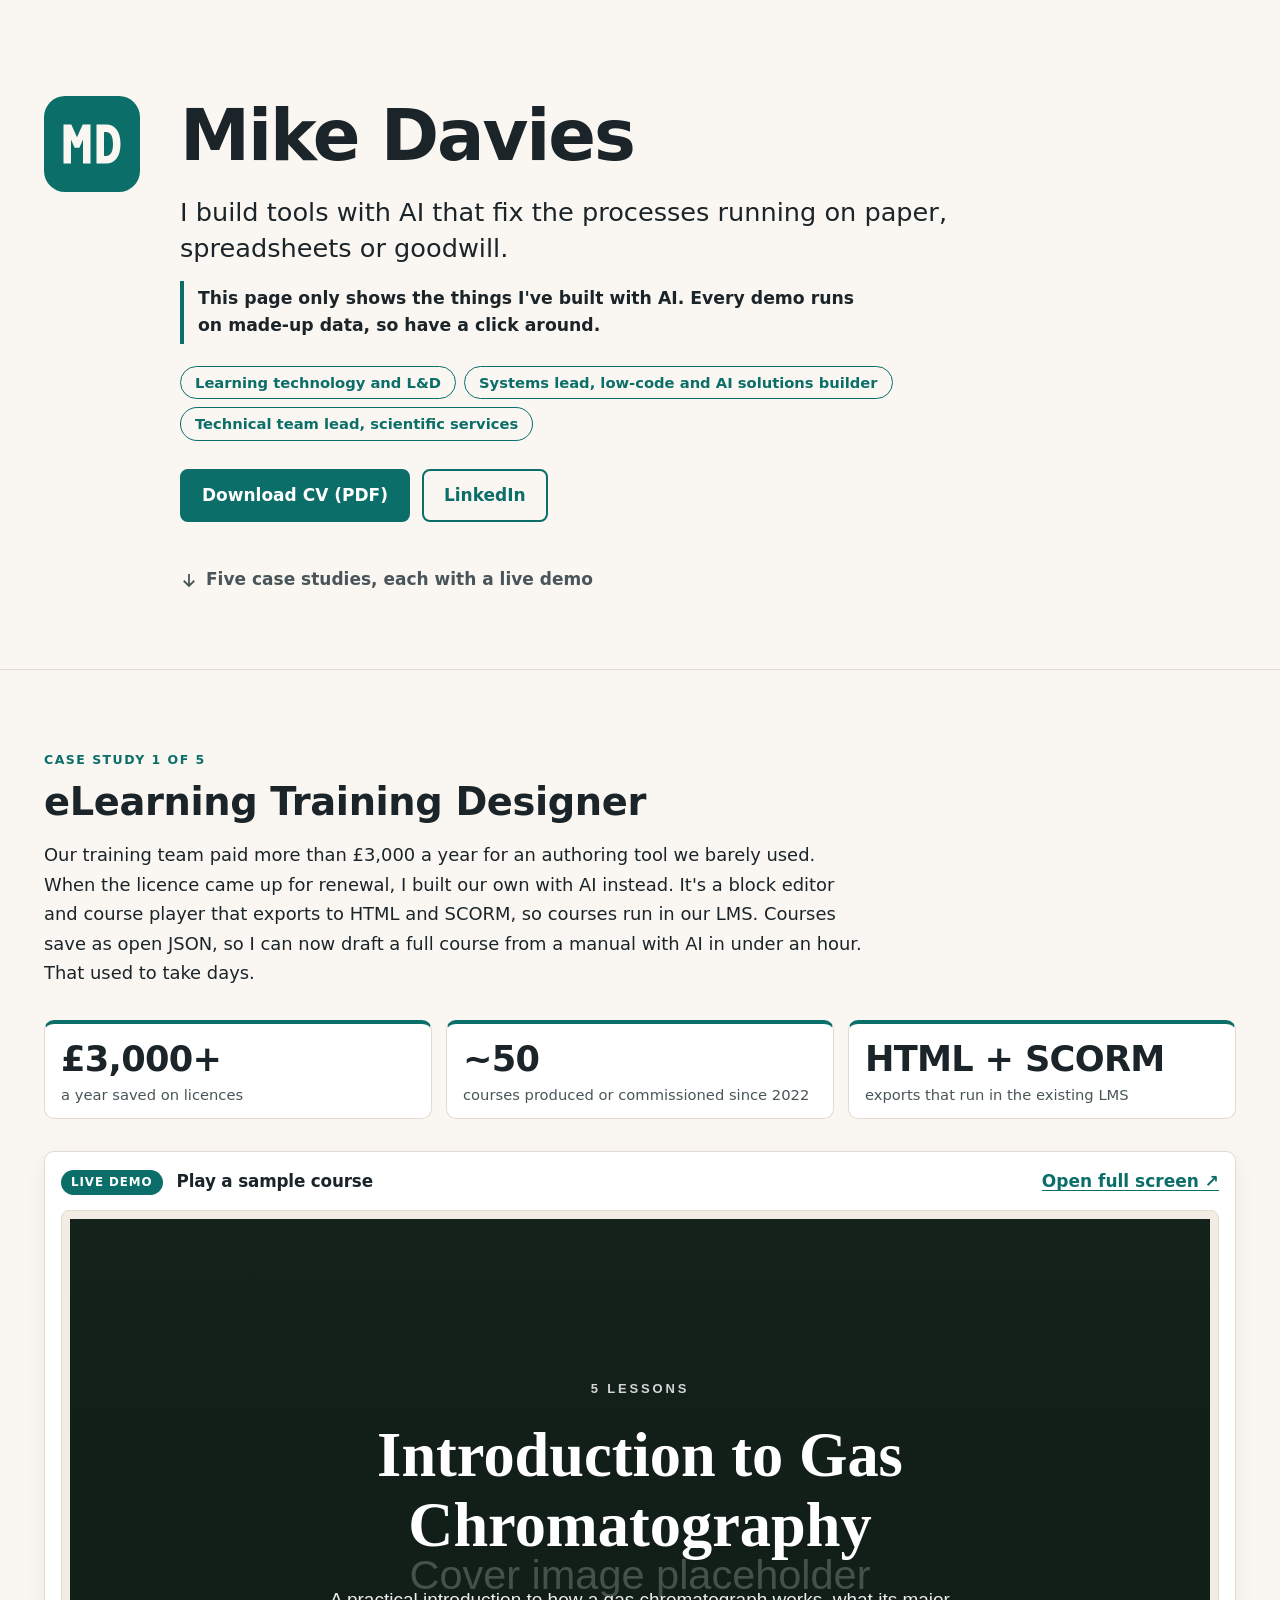
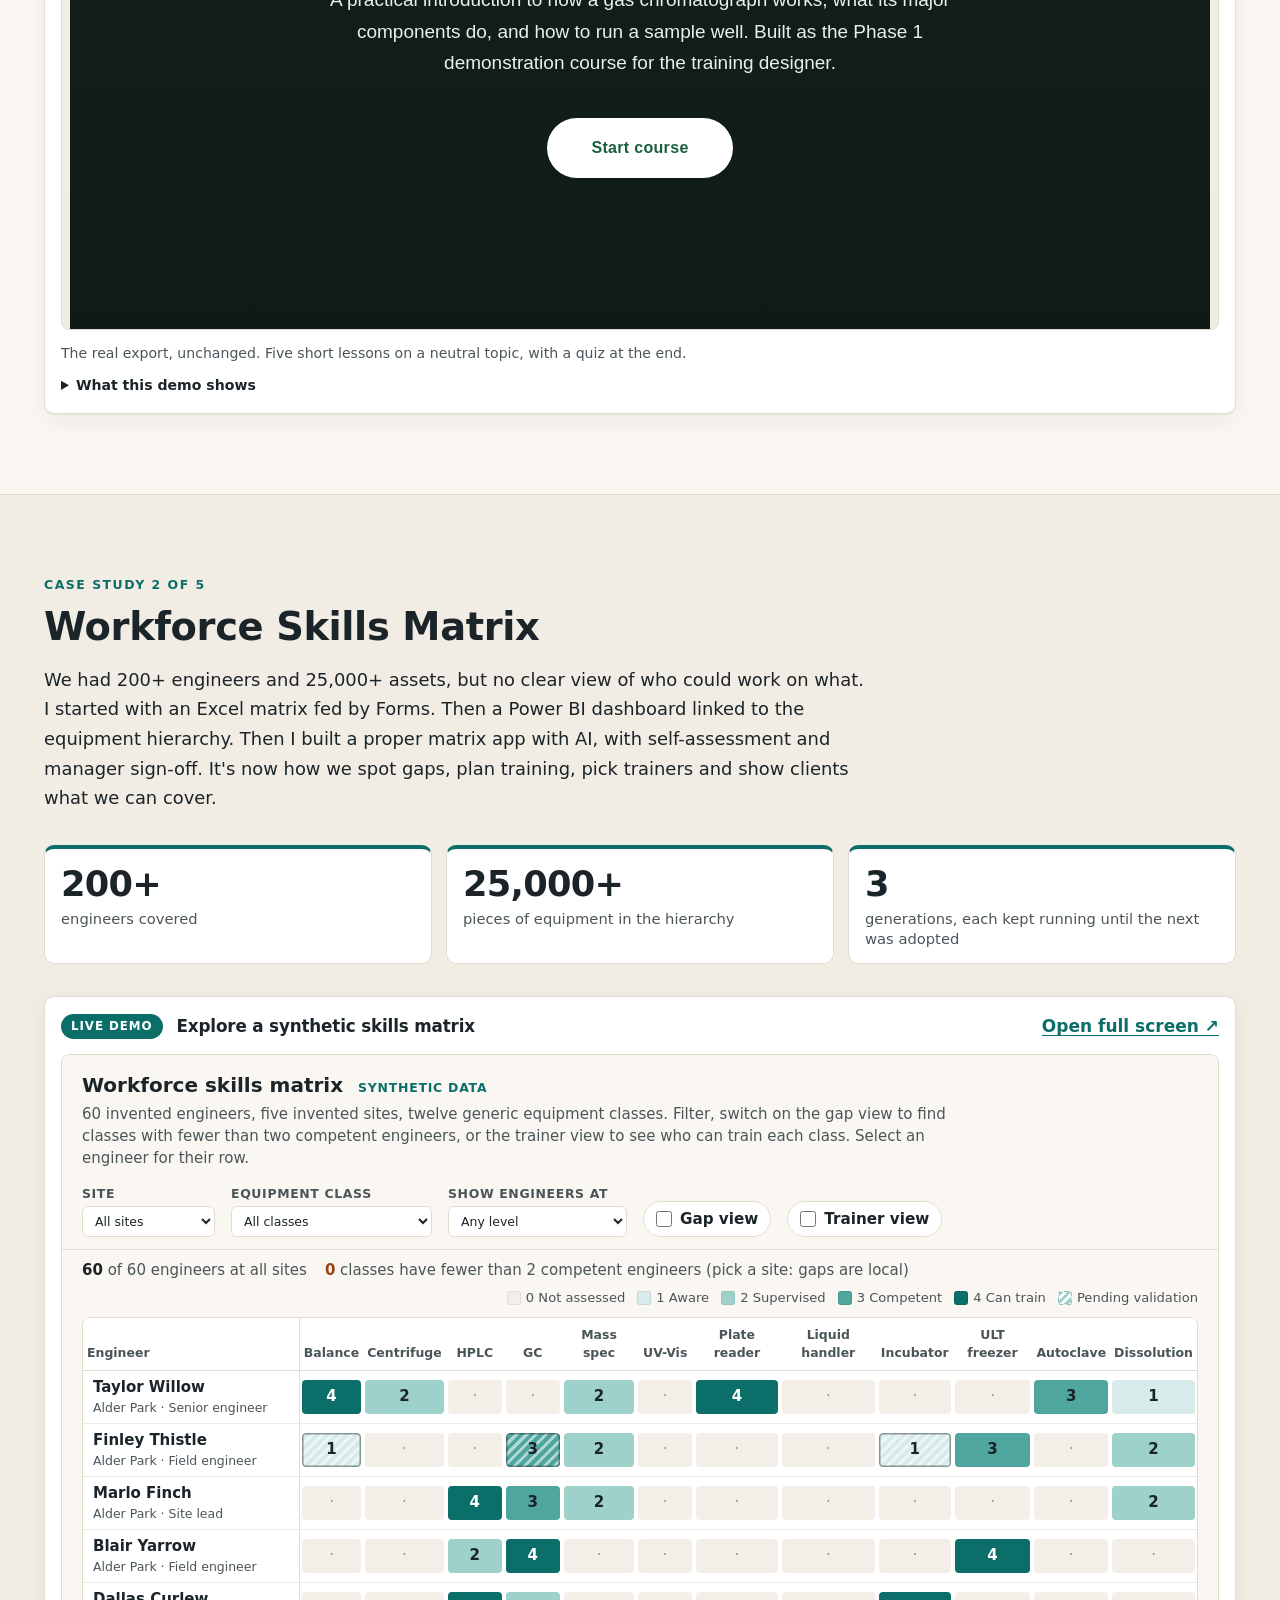
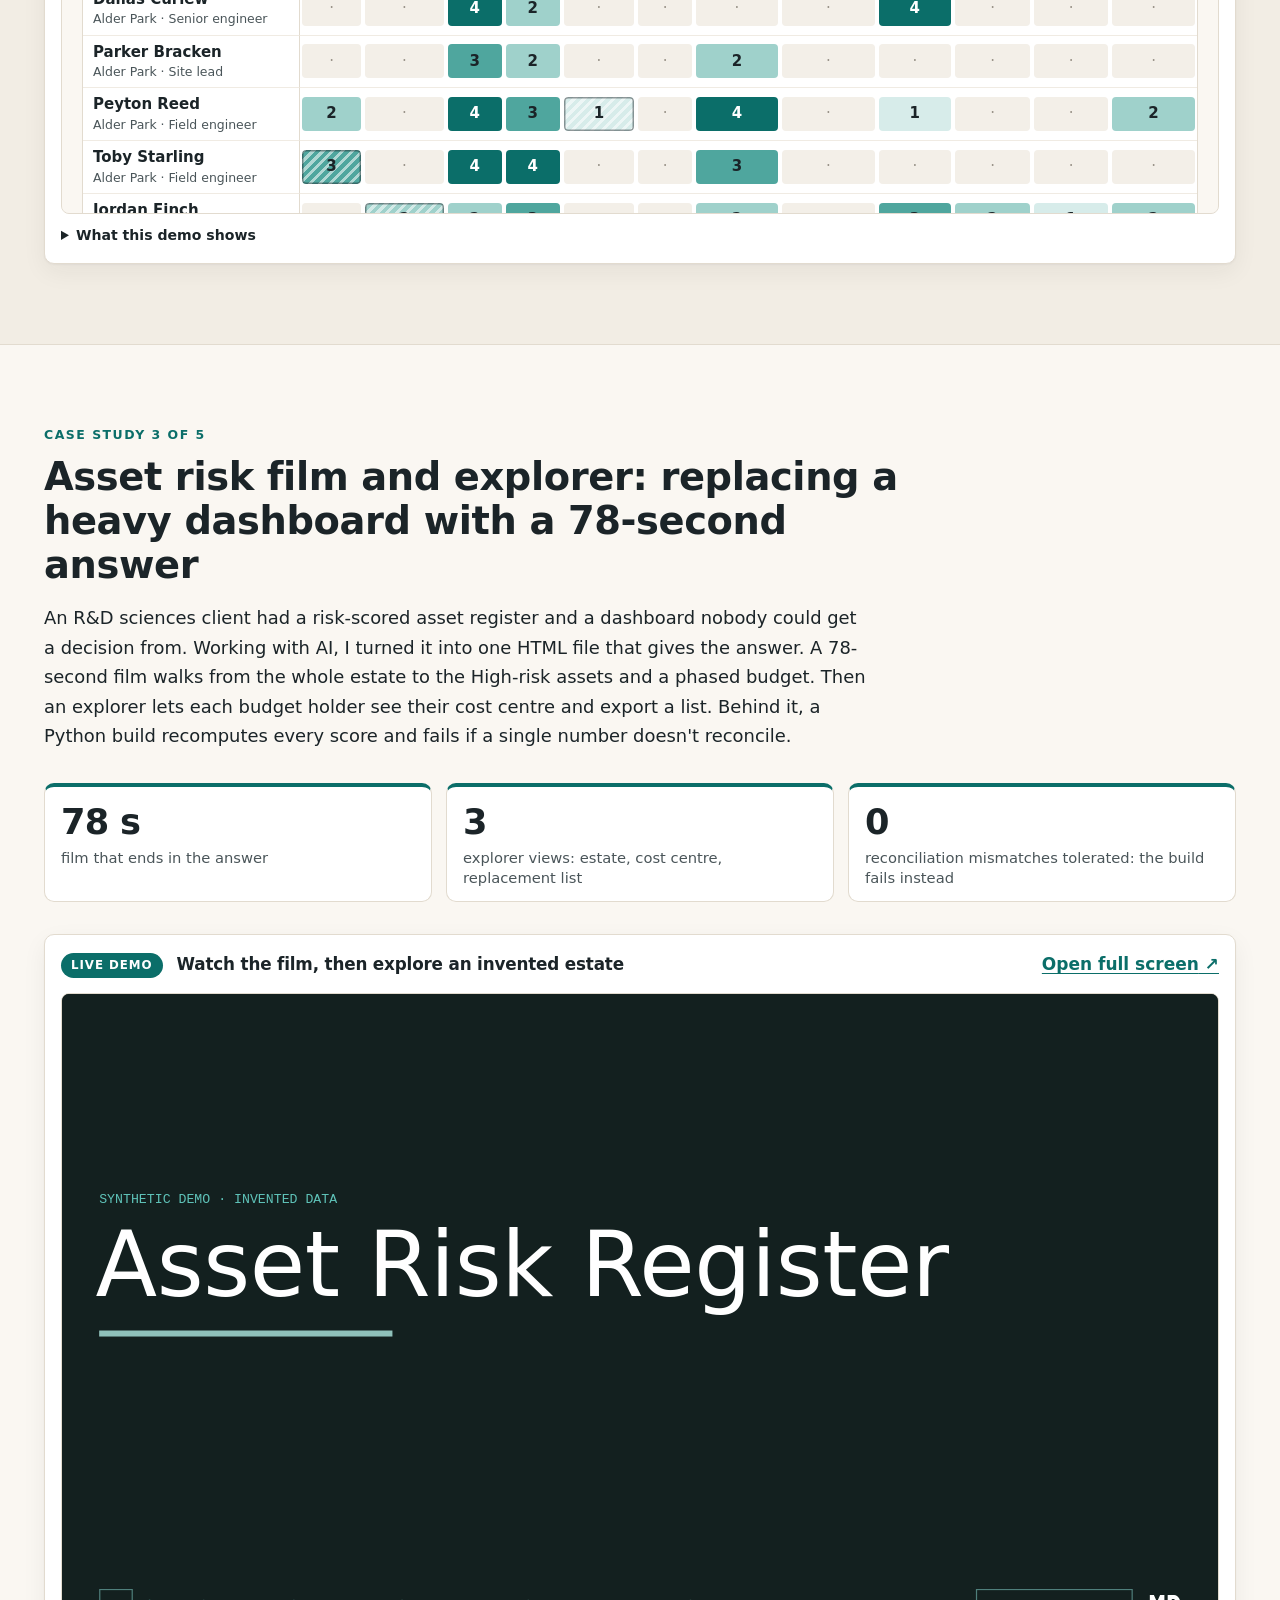
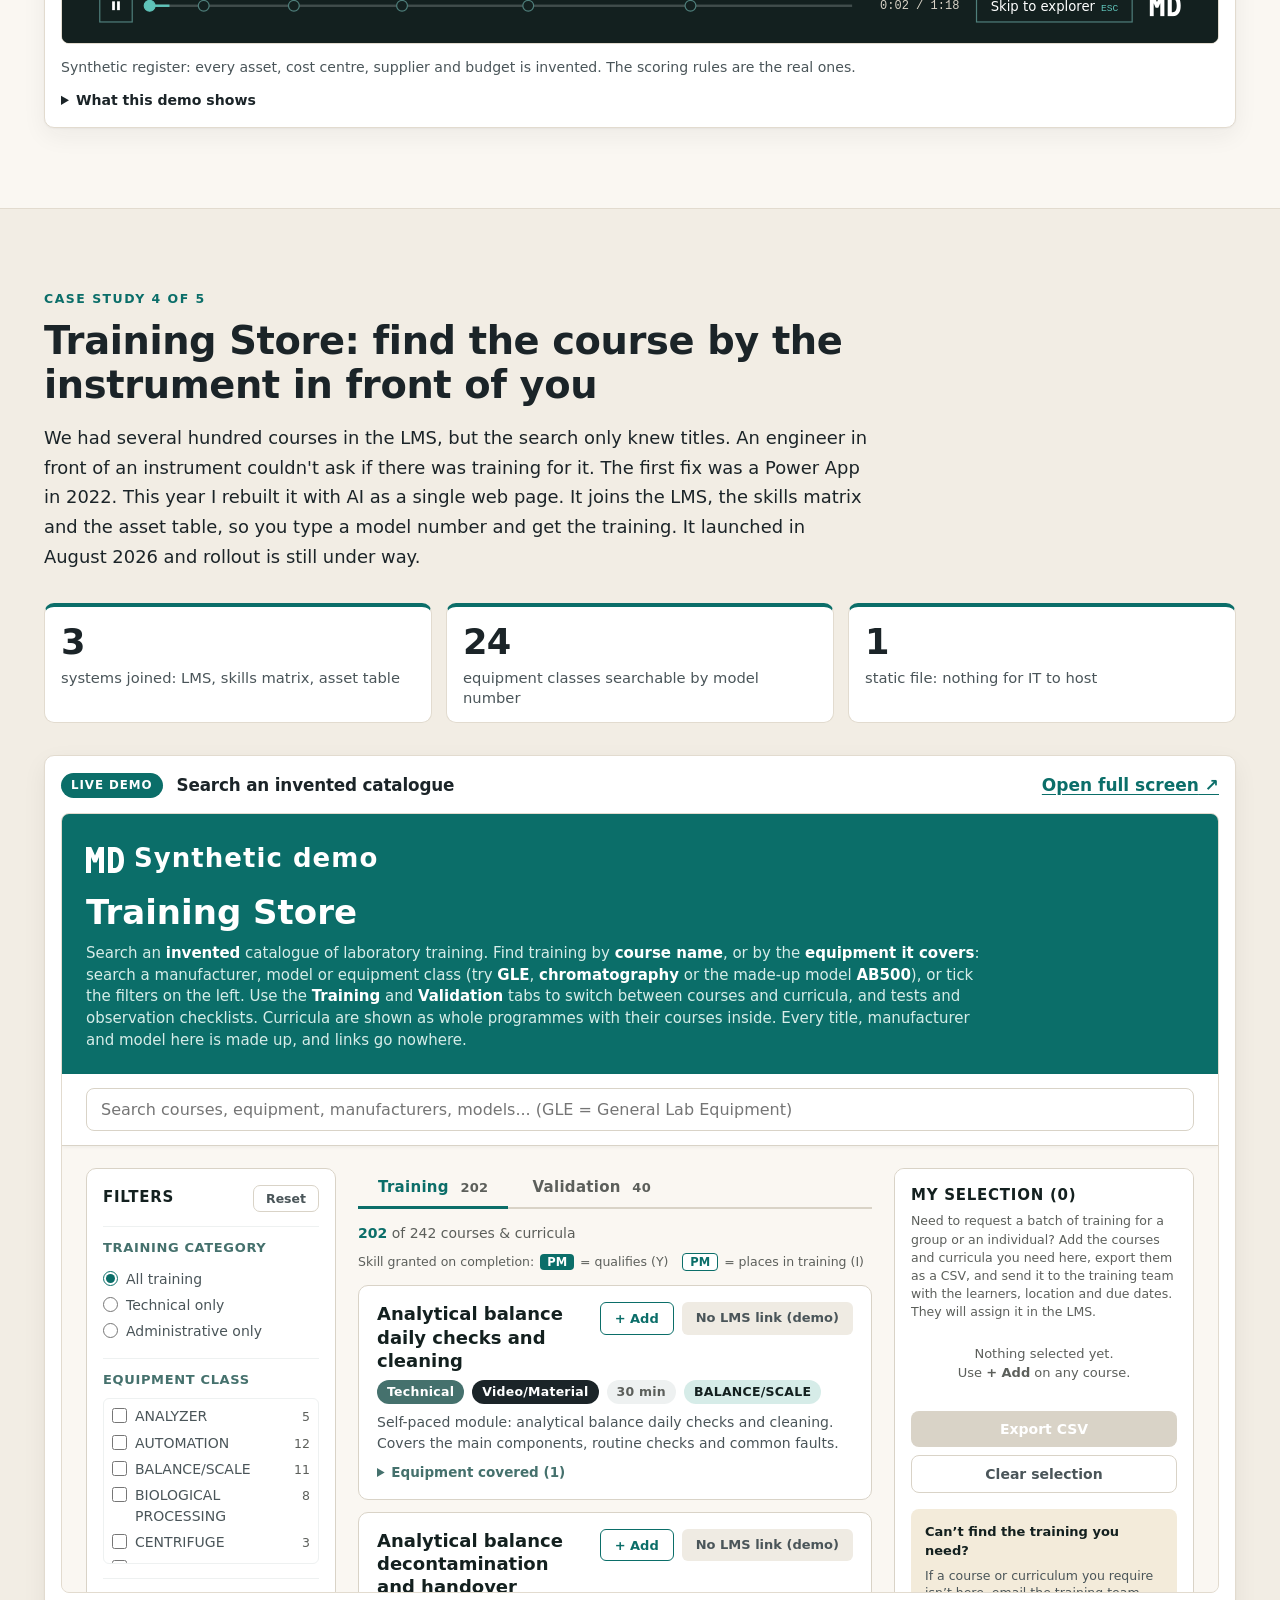
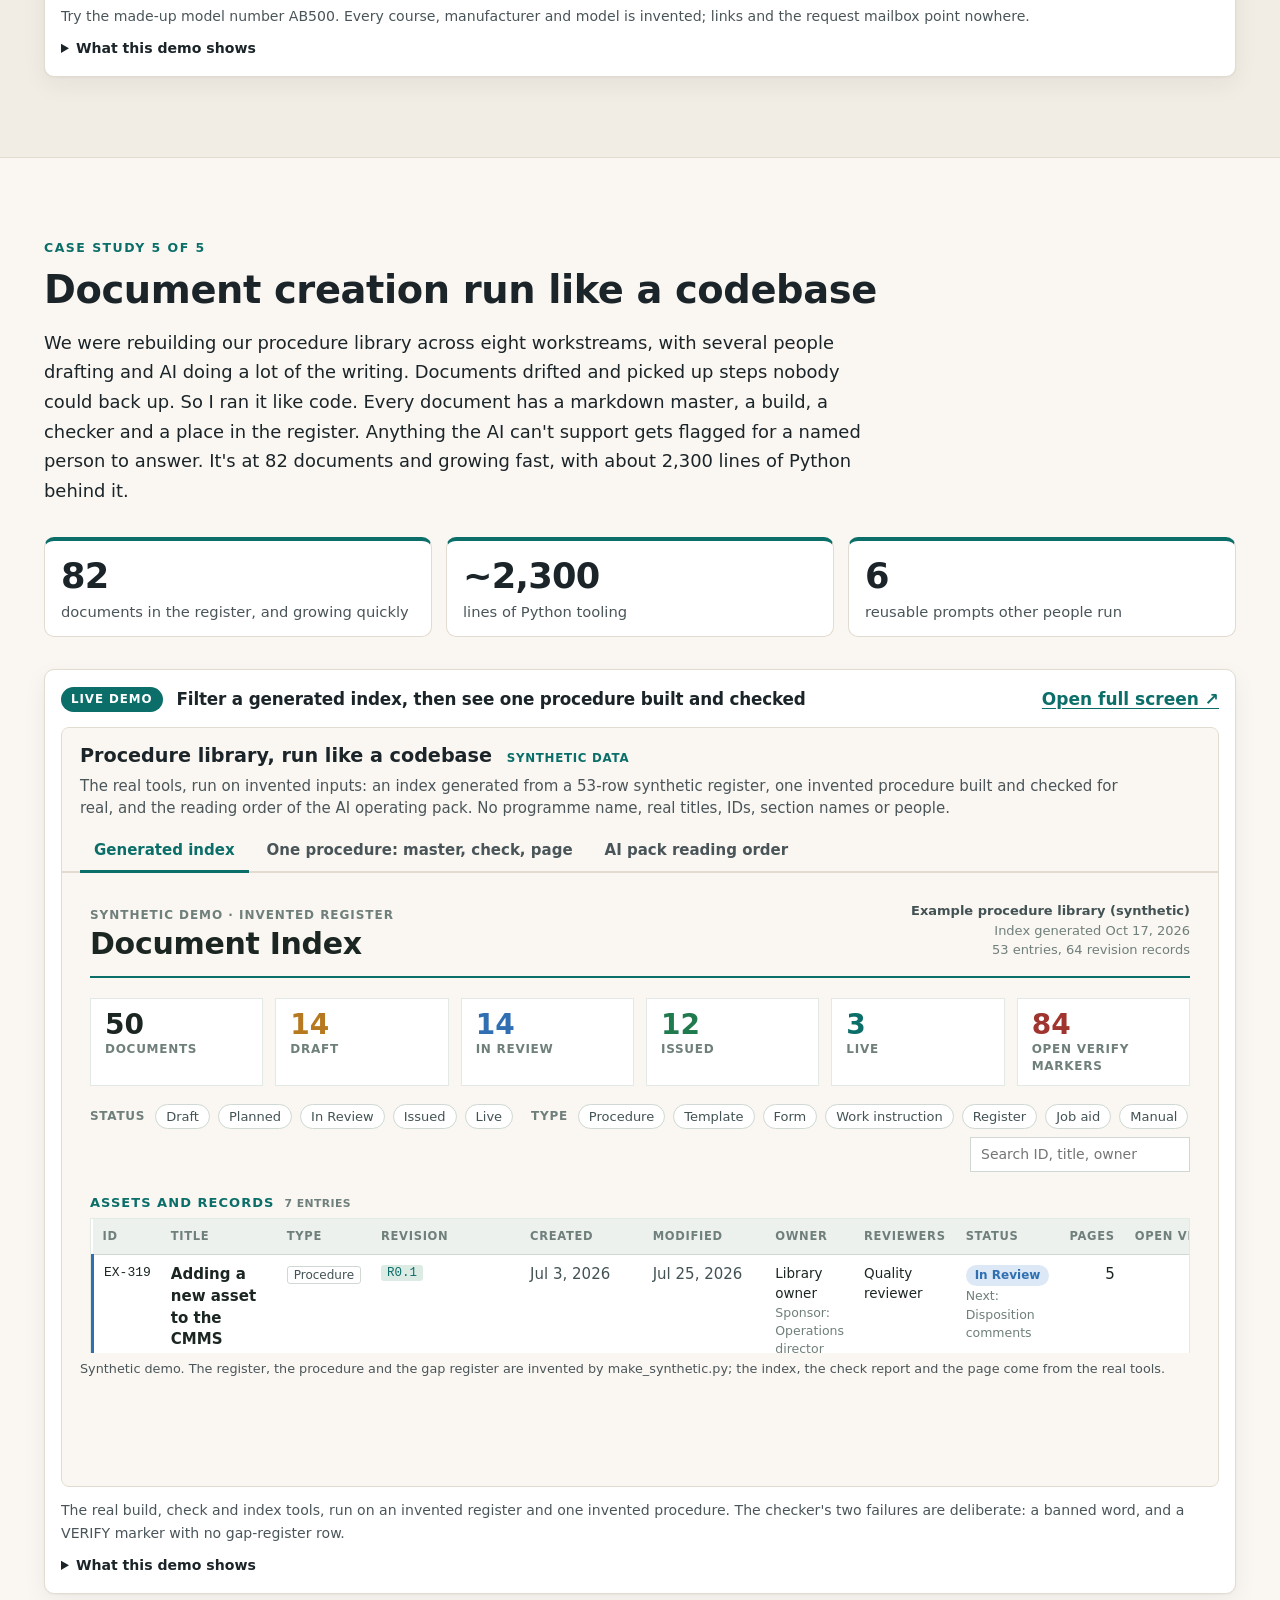
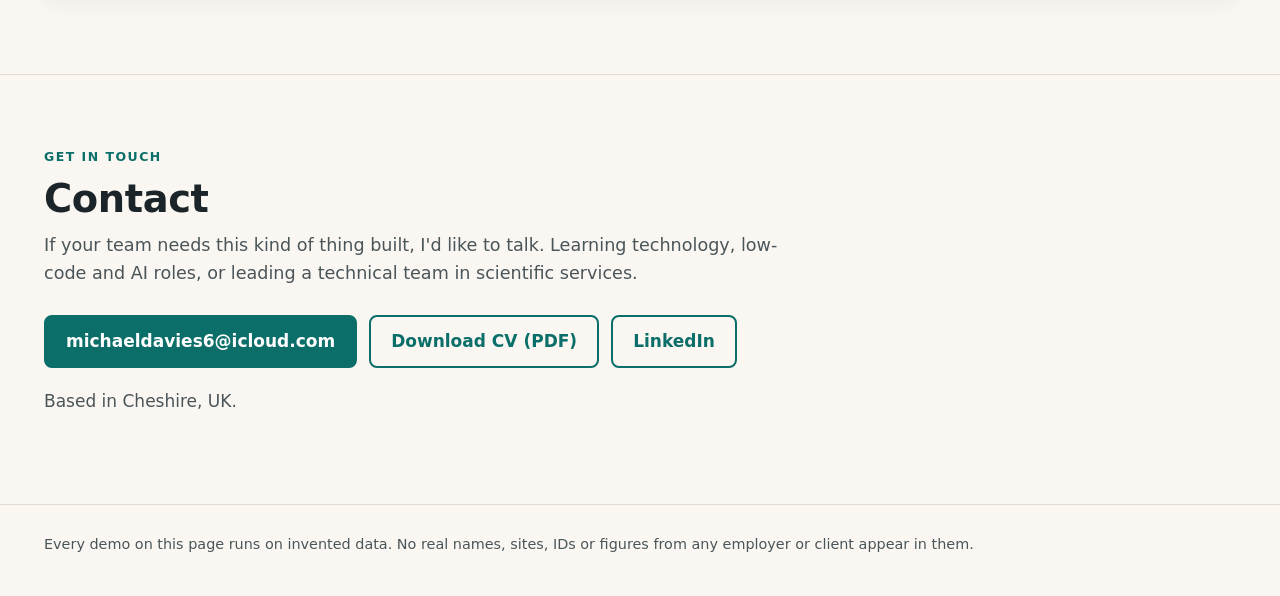
==== commit 784ee8c5: "Rename case study titles Plainer titles: eLearning Training Designer, Workforce Skills Matrix, and D" ====
--- a/index.html
+++ b/index.html
@@ -40,12 +40,12 @@
 <p>This page only shows the things I've built with AI. Every demo runs on made-up data, so have a click around.</p>
 <p><a href="assets/cv/Mike_Davies_CV.pdf">Download CV (PDF)</a></p>
 <article id="training-designer-static">
-<h2>Training Designer: a course authoring and player app that replaced a paid product</h2>
+<h2>eLearning Training Designer</h2>
 <p>Our training team paid more than £3,000 a year for an authoring tool we barely used. When the licence came up for renewal, I built our own with AI instead. It's a block editor and course player that exports to HTML and SCORM, so courses run in our LMS. Courses save as open JSON, so I can now draft a full course from a manual with AI in under an hour. That used to take days.</p>
 <p>Demo: An embedded course player running a short sample course on gas chromatography, with text, media and one knowledge check. <a href="demos/training-designer/index.html">Open the demo</a></p>
 </article>
 <article id="skills-matrix-static">
-<h2>Workforce skills matrix: from a spreadsheet to the system sales decisions run on</h2>
+<h2>Workforce Skills Matrix</h2>
 <p>We had 200+ engineers and 25,000+ assets, but no clear view of who could work on what. I started with an Excel matrix fed by Forms. Then a Power BI dashboard linked to the equipment hierarchy. Then I built a proper matrix app with AI, with self-assessment and manager sign-off. It's now how we spot gaps, plan training, pick trainers and show clients what we can cover.</p>
 <p>Demo: A heatmap of 60 invented engineers across five invented sites and twelve generic equipment classes. Visitors can filter by site, class and minimum level, switch on a gap view that highlights classes with fewer than two competent engineers, list who is qualified to train each class, and open any engineer's row. <a href="demos/skills-matrix/index.html">Open the demo</a></p>
 </article>
@@ -60,7 +60,7 @@
 <p>Demo: A course finder over an invented catalogue of a few hundred training cards. Visitors search by course name, equipment class or a made-up model number, filter by category and class, switch between Training and Validation tabs, add courses to a selection and export it as CSV. <a href="demos/training-store/index.html">Open the demo</a></p>
 </article>
 <article id="procedure-library-static">
-<h2>A procedure library run like a codebase, with an operating pack for the AI that drafts in it</h2>
+<h2>Document creation run like a codebase</h2>
 <p>We were rebuilding our procedure library across eight workstreams, with several people drafting and AI doing a lot of the writing. Documents drifted and picked up steps nobody could back up. So I ran it like code. Every document has a markdown master, a build, a checker and a place in the register. Anything the AI can't support gets flagged for a named person to answer. It's at 82 documents and growing fast, with about 2,300 lines of Python behind it.</p>
 <p>Demo: A filterable document index generated from a synthetic register, and a three-pane strip for one invented procedure: the markdown master, a checker report with two deliberate failures, and the rendered page. <a href="demos/procedure-library/index.html">Open the demo</a></p>
 </article>
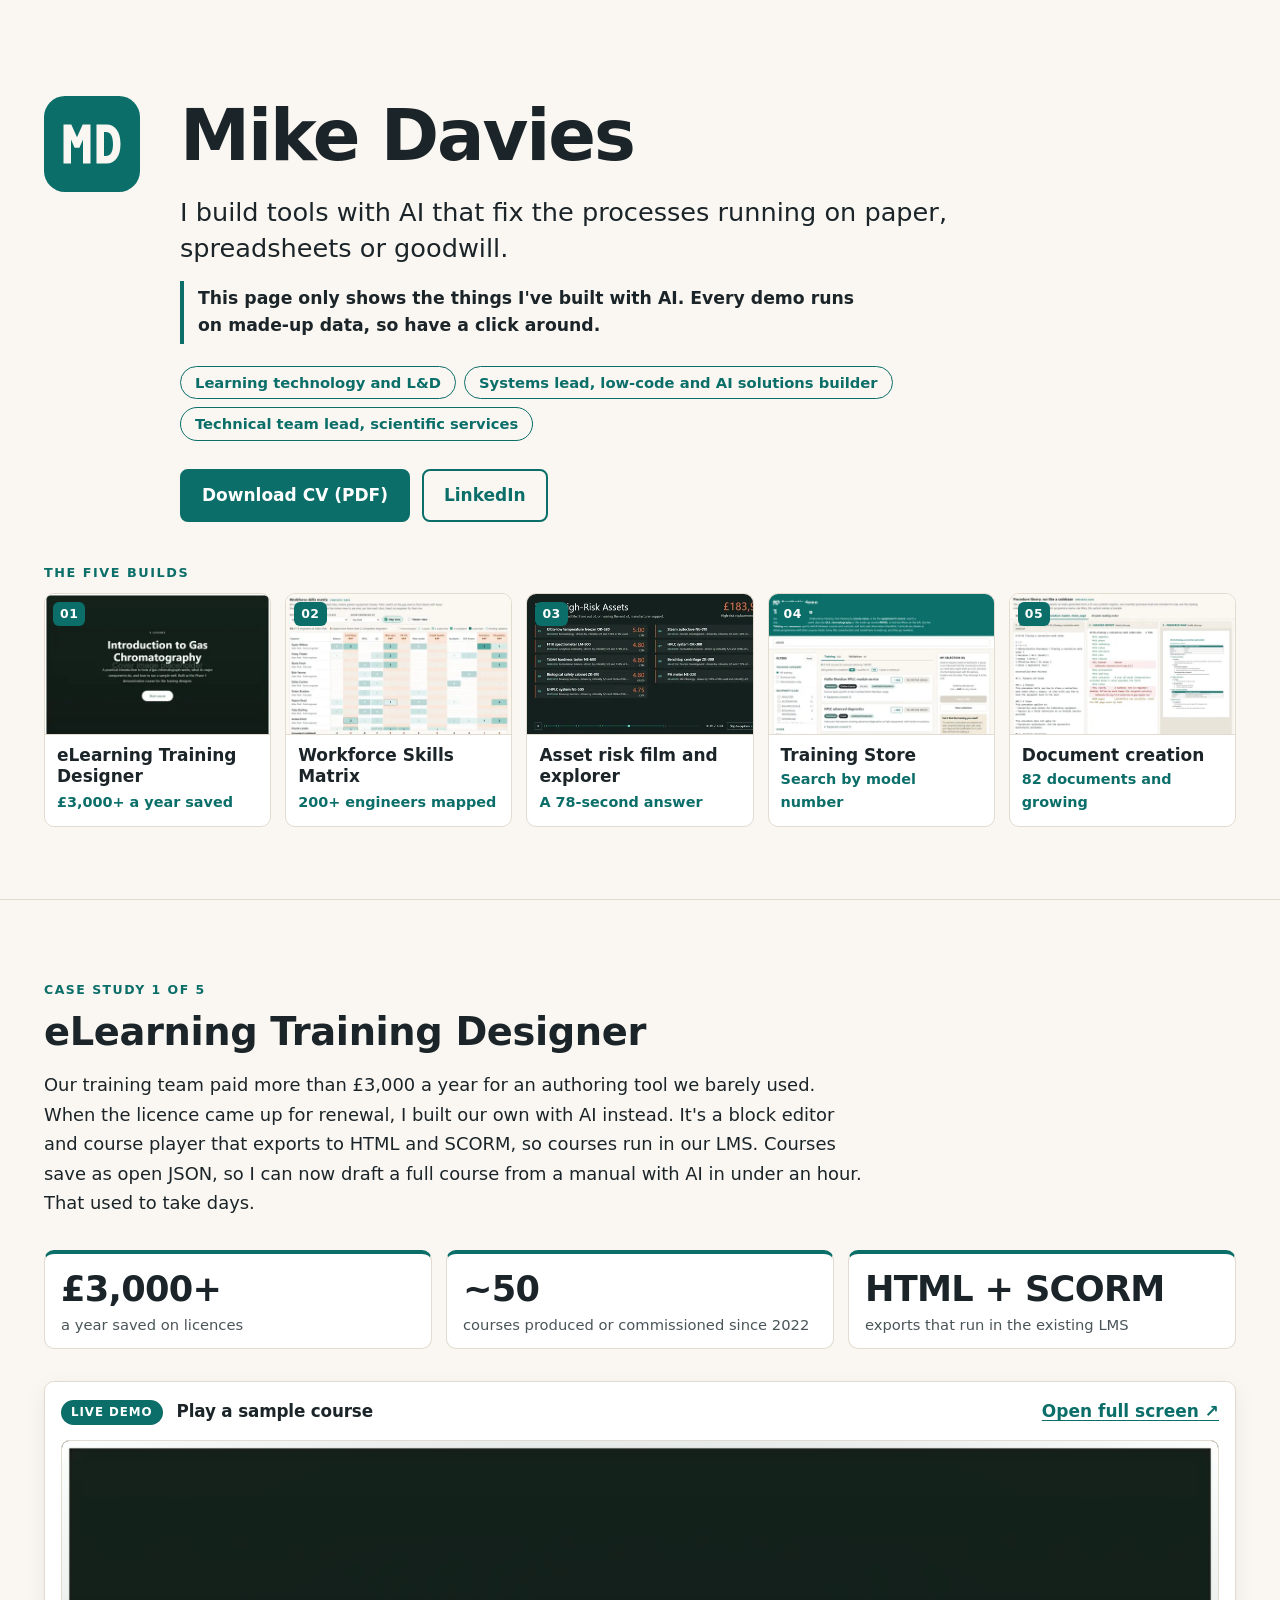
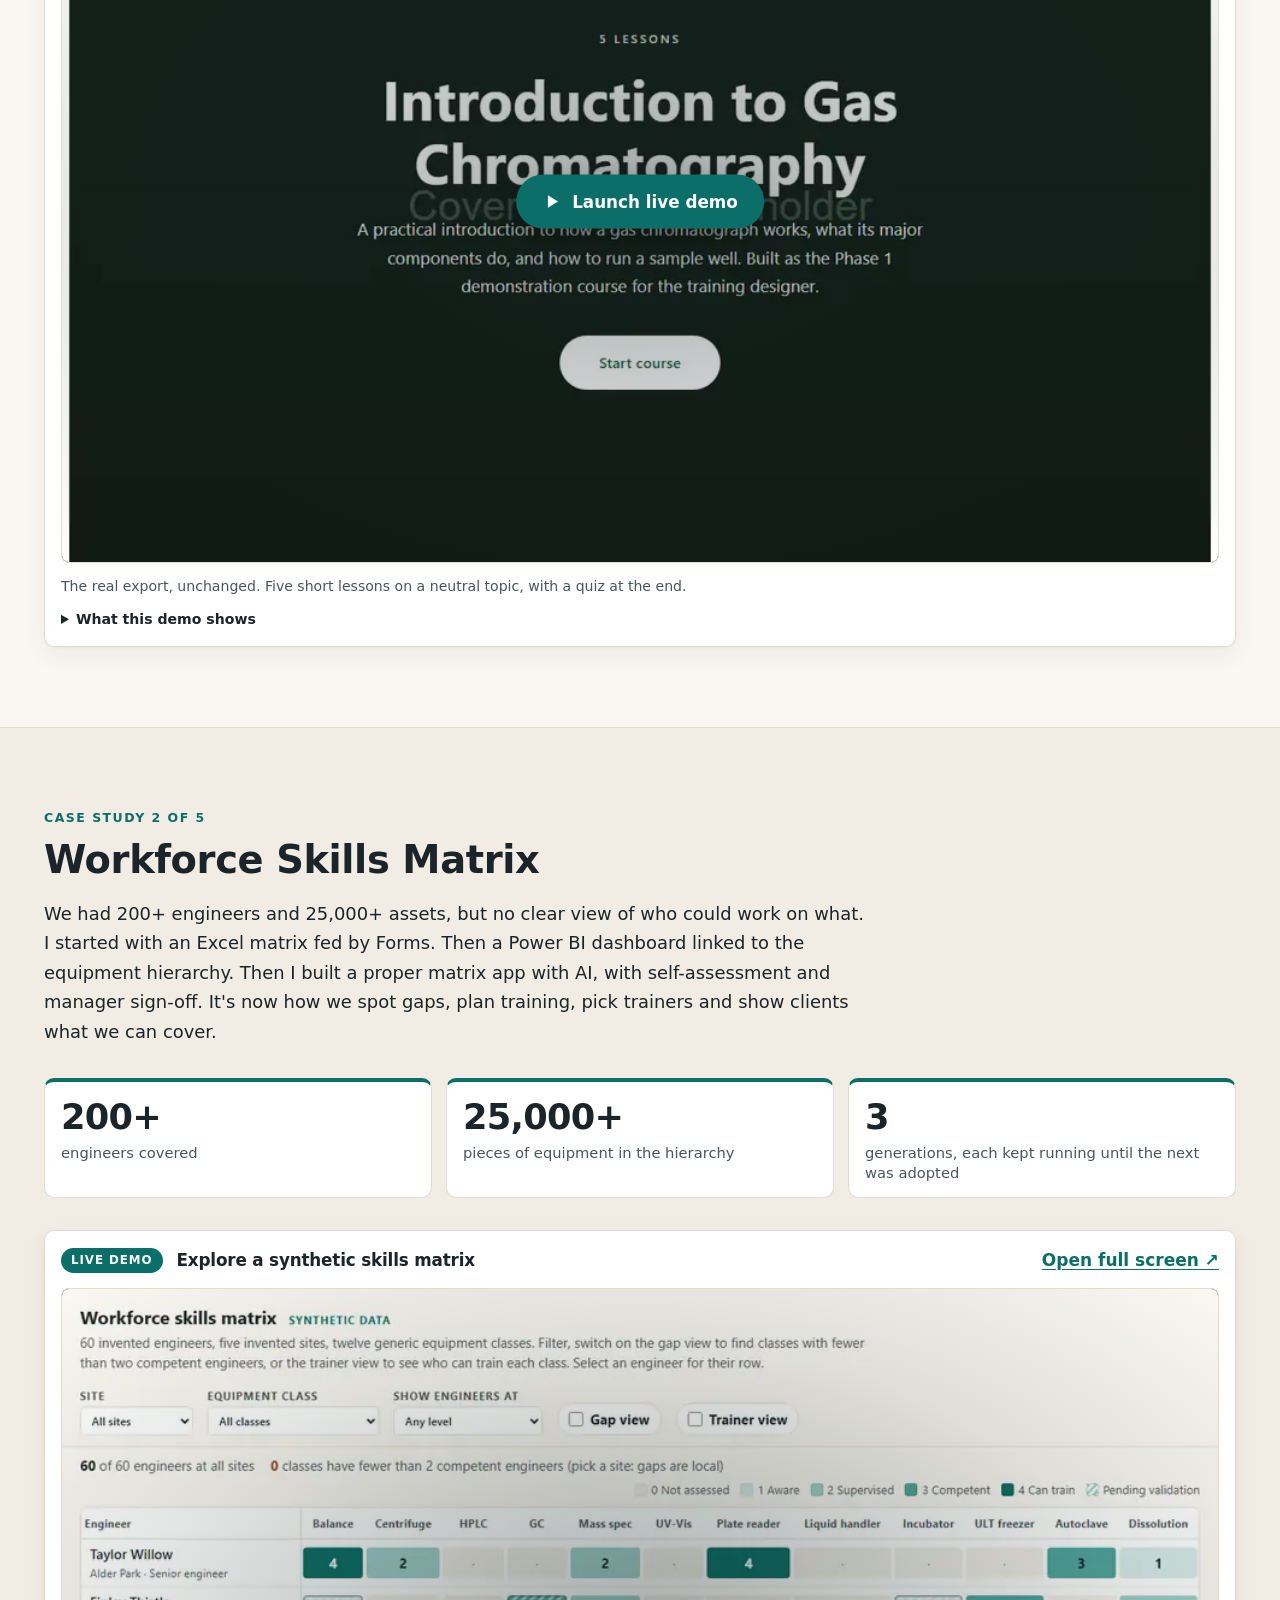
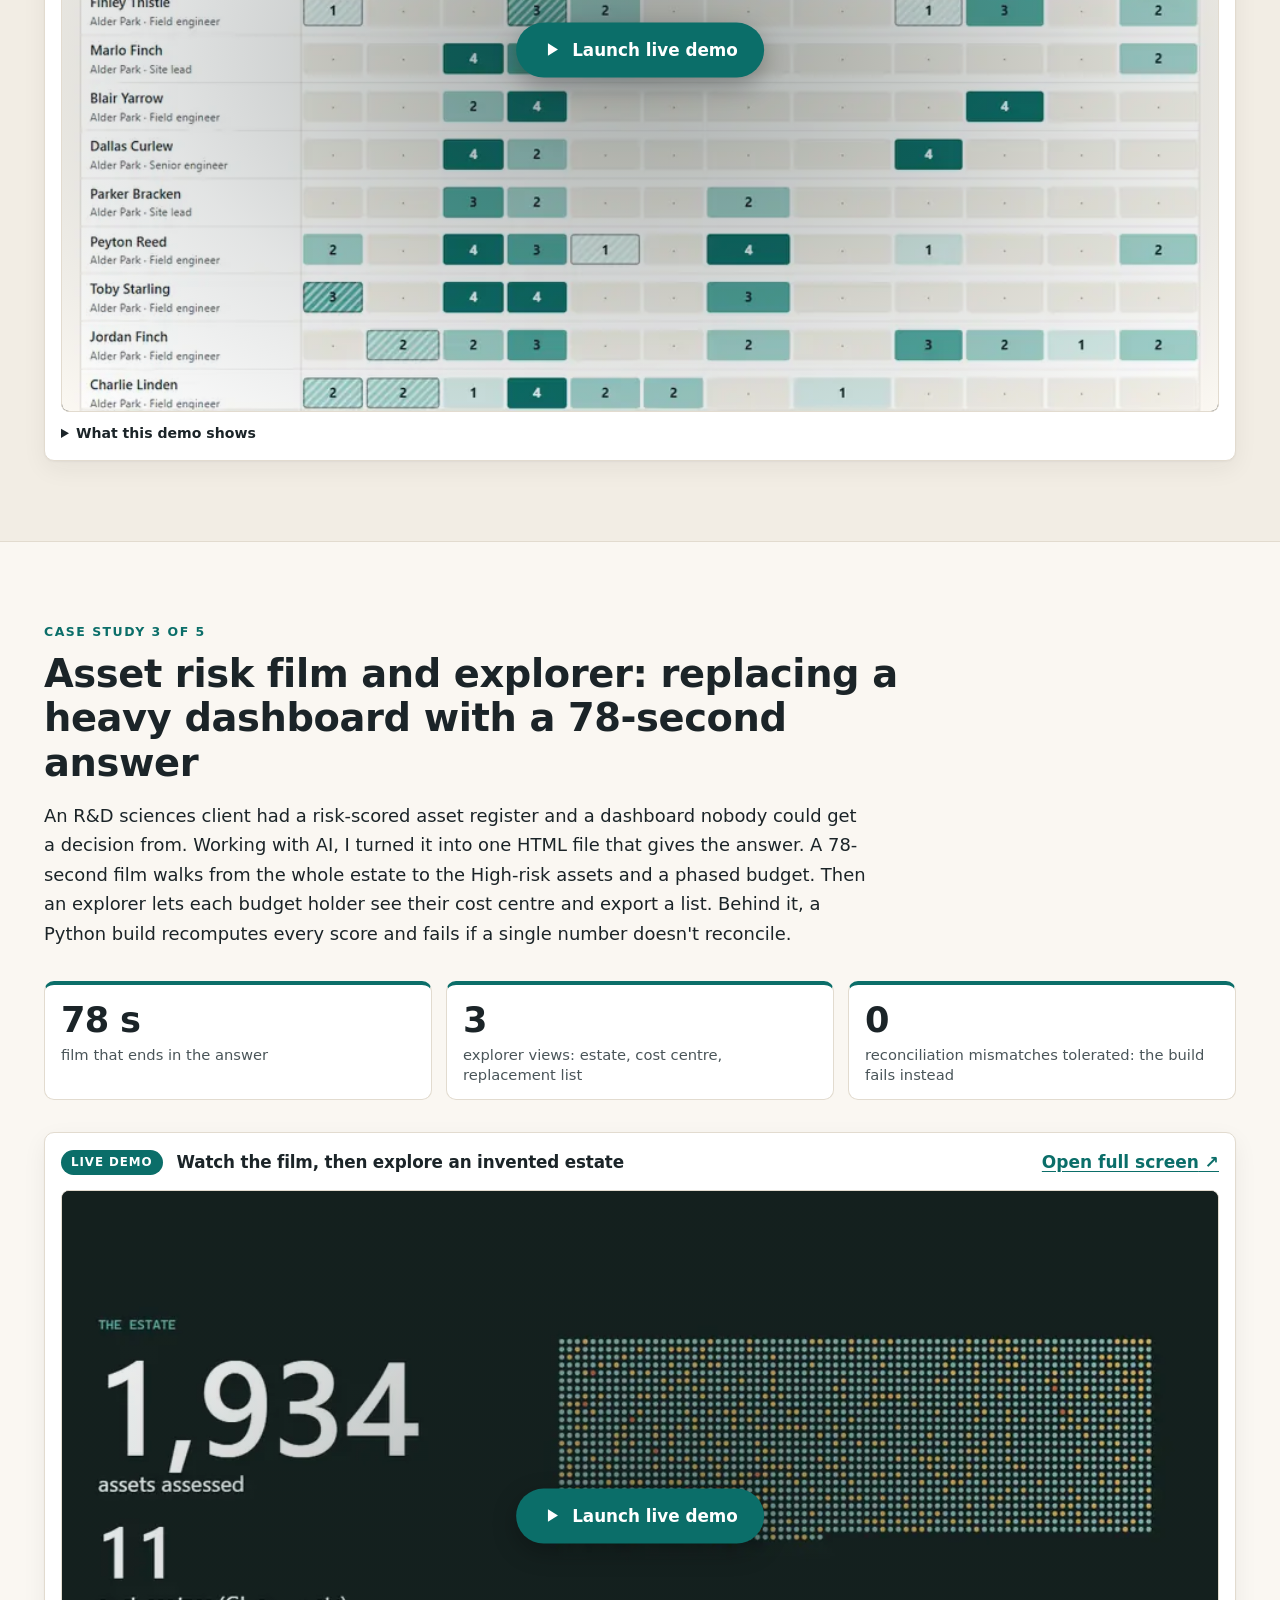
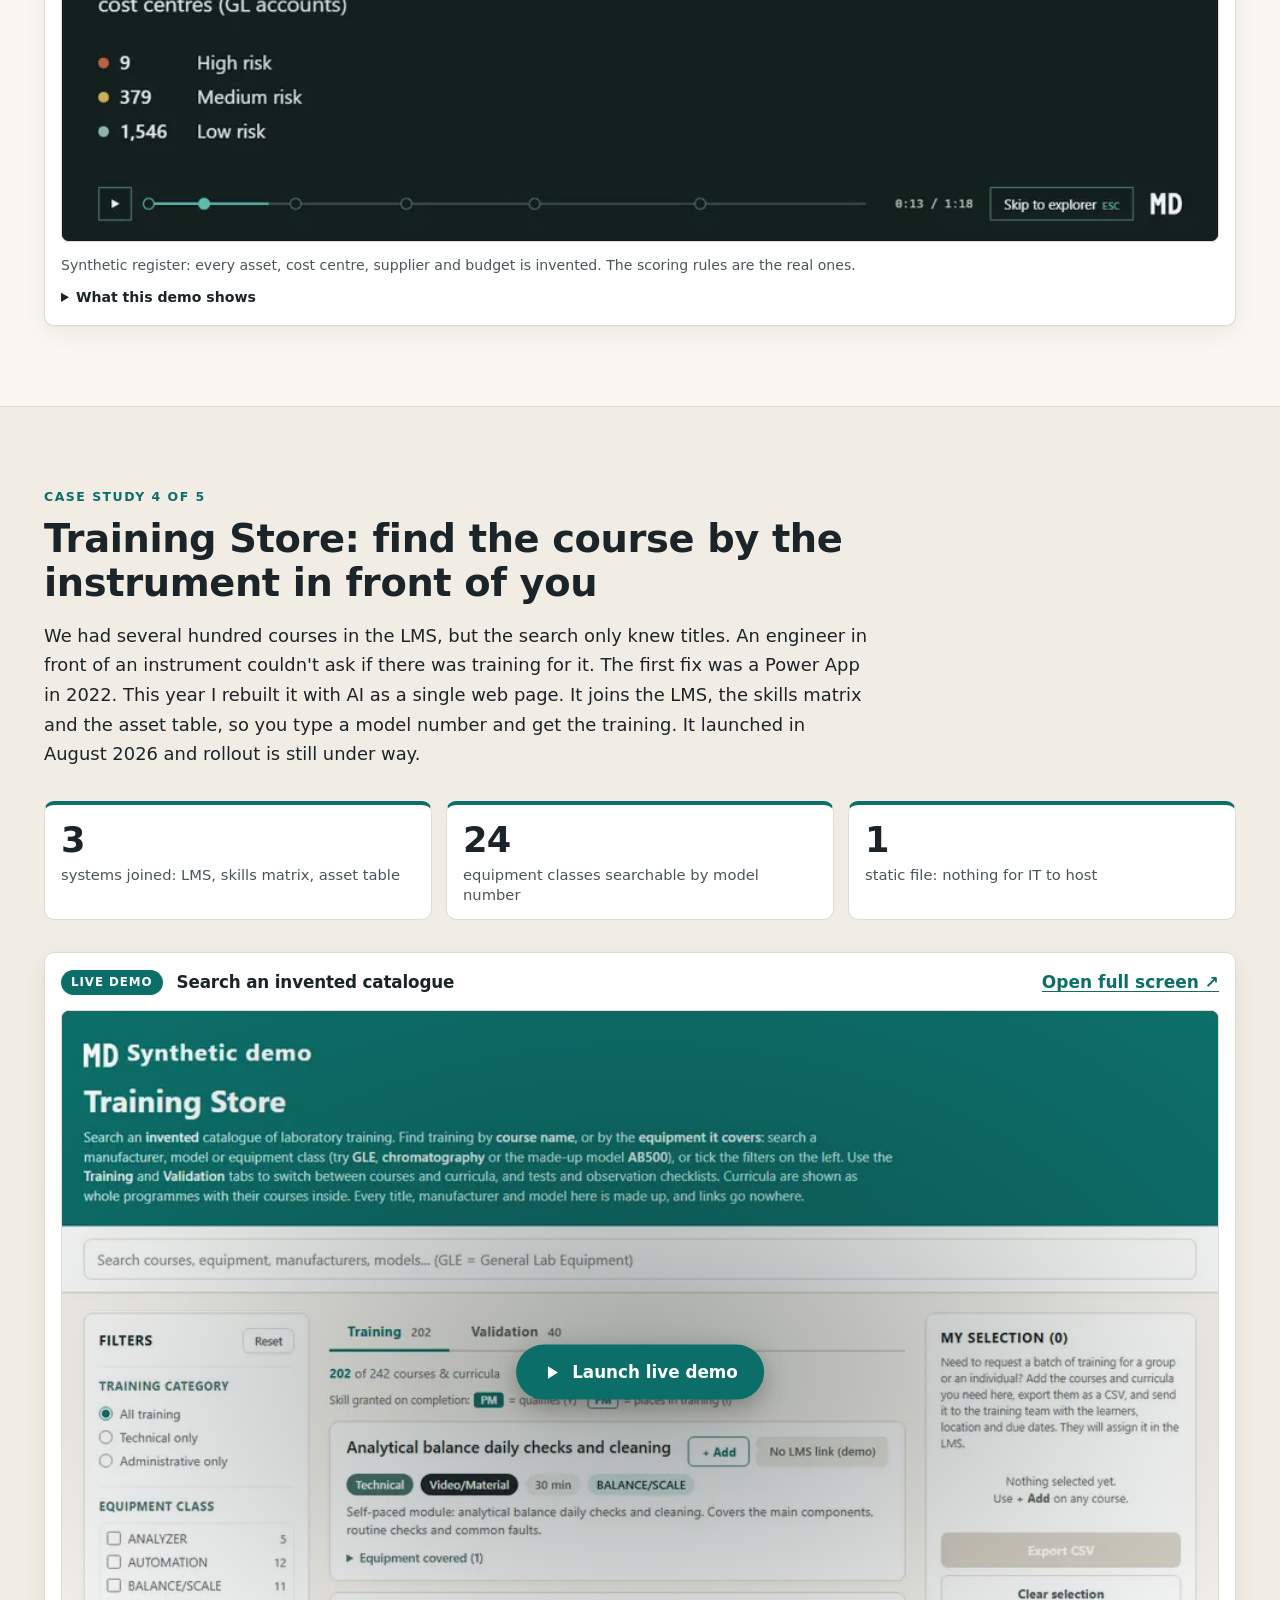
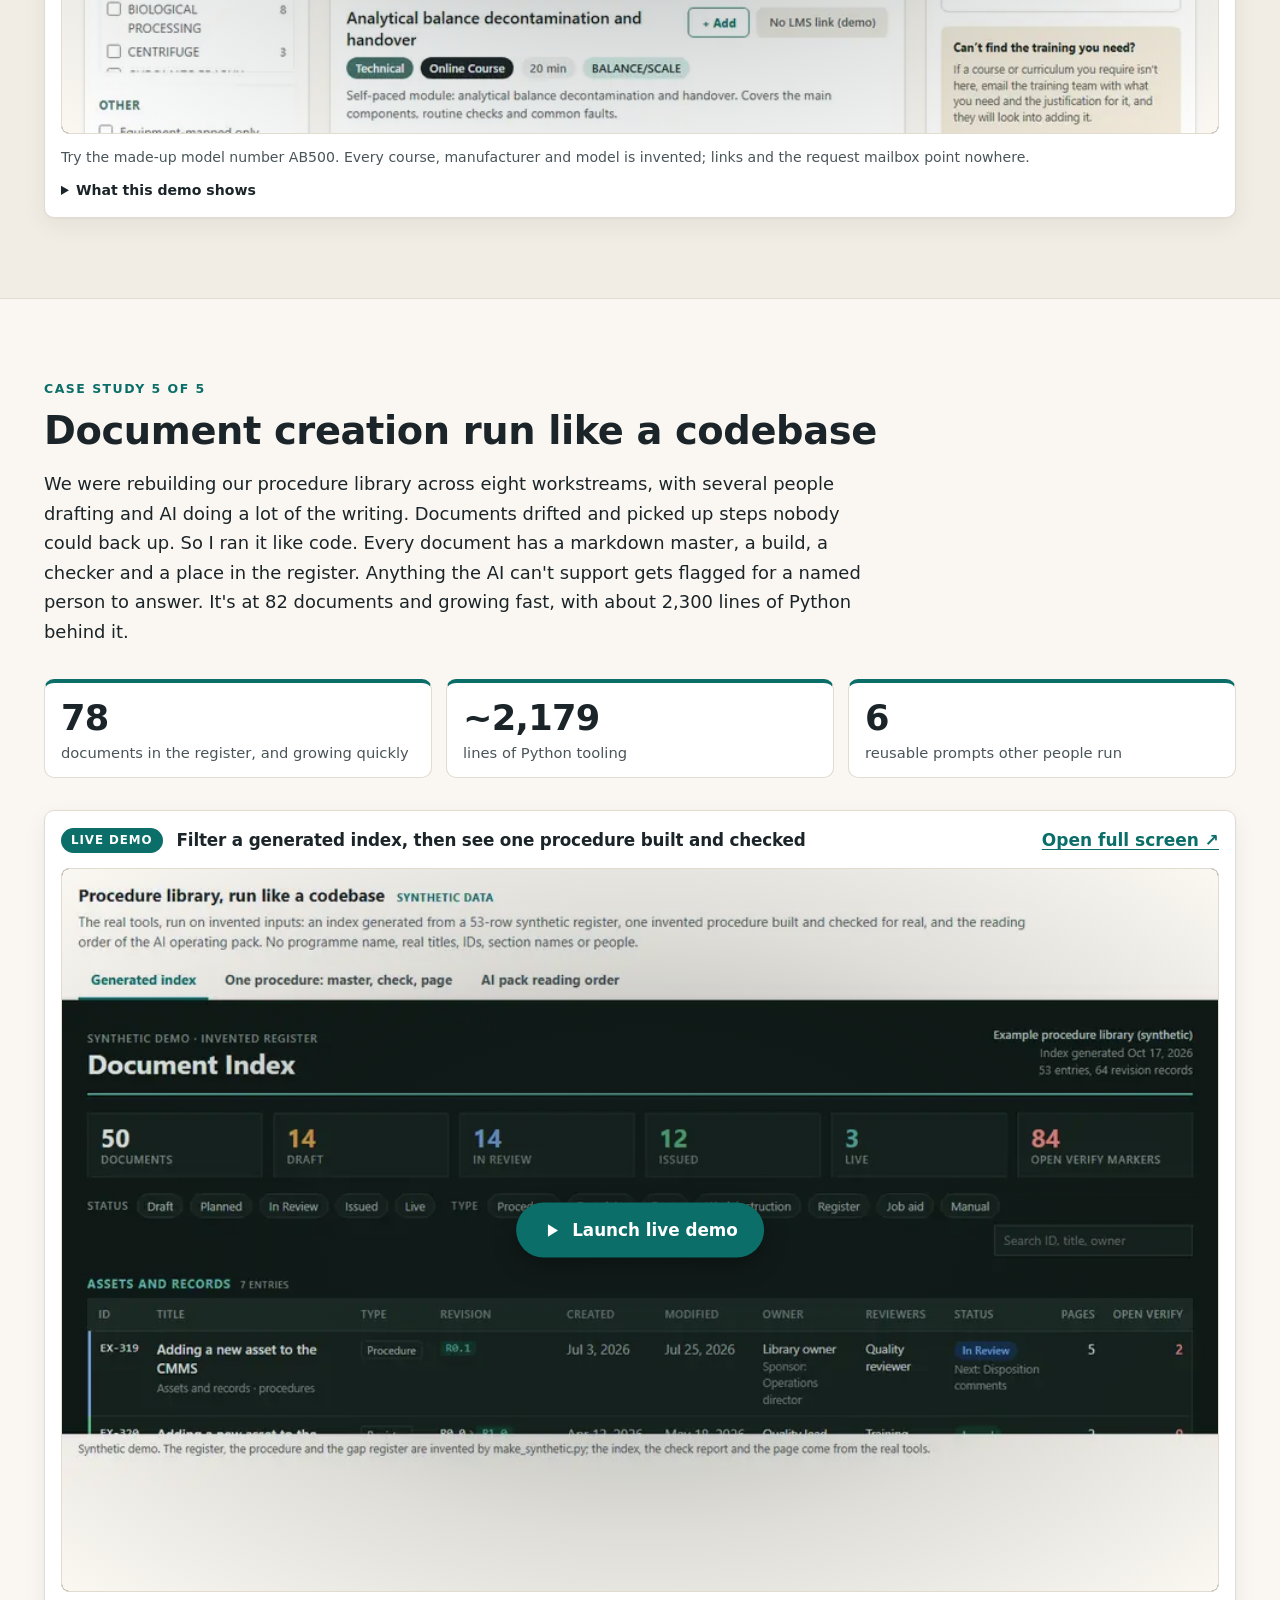
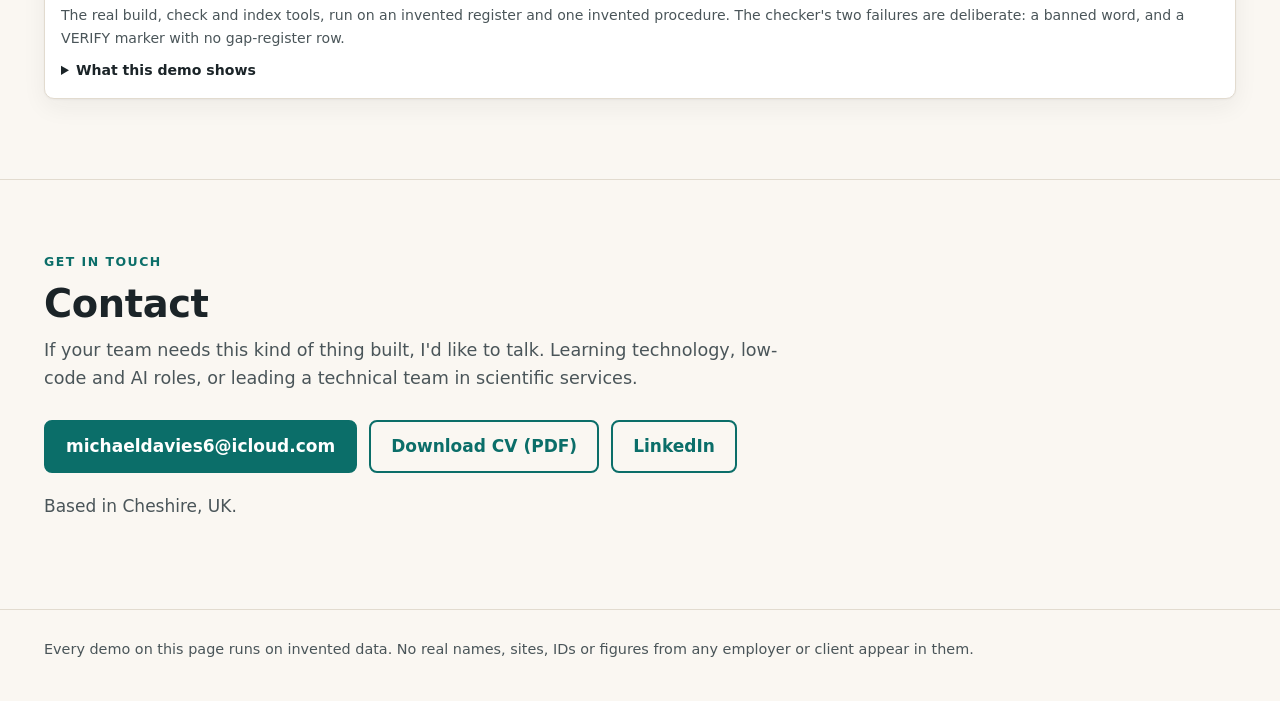
==== commit 07dd9d09: "Add launch cards, hero index and scroll reveals Each demo now sits behind a launch card: a looping p" ====
--- a/index.html
+++ b/index.html
@@ -18,11 +18,13 @@
     <a class="topbar-name" href="#top"><img src="assets/img/mark.svg" alt="" width="28" height="28"> Mike Davies</a>
     <nav aria-label="Case studies"><ol class="dots" id="dots"></ol></nav>
   </div>
+  <div class="progress" id="progress" aria-hidden="true"></div>
 </header>
 
 <main id="main">
   <section class="hero" id="top" aria-labelledby="hero-name">
     <div class="wrap hero-in" id="hero"></div>
+    <div class="wrap" id="hero-index"></div>
   </section>
   <div id="case-studies"></div>
   <section class="band" id="contact" aria-labelledby="contact-title"><div class="wrap" id="contact-in"></div></section>
--- a/assets/css/site.css
+++ b/assets/css/site.css
@@ -125,17 +125,10 @@
 .fs { font-weight: 700; white-space: nowrap; }
 .frame { position: relative; width: 100%; border: 1px solid var(--line); border-radius: 8px; overflow: hidden; background: var(--band); }
 .frame iframe { position: absolute; inset: 0; width: 100%; height: 100%; border: 0; display: block; }
-.poster { display: none; position: relative; border-radius: 8px; overflow: hidden; border: 1px solid var(--line); text-decoration: none; }
-.poster img { display: block; width: 100%; }
-.poster span { position: absolute; inset: auto 0 0 0; background: rgba(27, 36, 40, .86); color: #fff; padding: 10px 14px; font-weight: 700; }
 .panel .note { font-size: .88rem; color: var(--ink-2); margin: 12px 0 0; }
 .panel details { margin-top: 10px; font-size: .88rem; color: var(--ink-2); }
 .panel summary { cursor: pointer; font-weight: 600; color: var(--ink); }
 .panel details p { margin: 6px 0 0; }
-@media (max-width: 699px) {
-  .panel.small-poster .frame { display: none; }
-  .panel.small-poster .poster { display: block; }
-}
 
 /* ---------- contact ---------- */
 .contact-list { list-style: none; padding: 0; margin: 0 0 20px; display: flex; flex-wrap: wrap; gap: 12px; }
@@ -149,3 +142,44 @@
 
 /* ---------- count-up ---------- */
 .stats .v[data-count] { min-height: 1.1em; }
+
+/* ---------- hero index ---------- */
+#hero-index { margin-top: 44px; }
+.ix-head { font-size: .8rem; text-transform: uppercase; letter-spacing: .12em; color: var(--accent); margin: 0 0 12px; }
+.index { display: grid; grid-template-columns: repeat(5, minmax(0, 1fr)); gap: 14px; list-style: none; margin: 0; padding: 0; }
+.ix { display: flex; flex-direction: column; height: 100%; text-decoration: none; color: var(--ink); background: var(--surface);
+  border: 1px solid var(--line); border-radius: var(--radius); overflow: hidden; position: relative;
+  transition: transform .25s ease, box-shadow .25s ease, border-color .25s ease; }
+.ix img { display: block; width: 100%; height: auto; aspect-ratio: 16 / 10; object-fit: cover; object-position: top left; border-bottom: 1px solid var(--line); }
+.ix-n { position: absolute; top: 8px; left: 8px; background: var(--accent); color: var(--accent-ink); font-weight: 800; font-size: .78rem; letter-spacing: .04em; border-radius: 6px; padding: 2px 7px; }
+.ix-t { font-weight: 700; padding: 10px 12px 2px; line-height: 1.25; }
+.ix-h { color: var(--accent); font-weight: 700; font-size: .9rem; padding: 0 12px 12px; margin-top: auto; }
+.ix:hover, .ix:focus-visible { transform: translateY(-4px); box-shadow: 0 10px 24px rgba(27, 36, 40, .12); border-color: var(--accent); text-decoration: none; }
+@media (max-width: 1000px) { .index { grid-template-columns: repeat(3, minmax(0, 1fr)); } }
+@media (max-width: 640px) { .index { grid-template-columns: repeat(2, minmax(0, 1fr)); } #hero-index { margin-top: 32px; } }
+
+/* ---------- launch cards ---------- */
+.launch { position: relative; width: 100%; border-radius: 8px; overflow: hidden; border: 1px solid var(--line); background: var(--ink); }
+.launch img { display: block; width: 100%; height: 100%; object-fit: cover; object-position: top left; }
+.launch::after { content: ""; position: absolute; inset: 0; background: radial-gradient(ellipse at center, rgba(19, 32, 31, .38), rgba(19, 32, 31, .12) 60%, rgba(19, 32, 31, 0)); pointer-events: none; }
+.launch-btn { position: absolute; left: 50%; top: 50%; transform: translate(-50%, -50%); z-index: 1; display: inline-flex; align-items: center; gap: 10px;
+  font: inherit; font-weight: 800; font-size: 1.05rem; color: var(--accent-ink); background: var(--accent); border: 0; border-radius: 999px;
+  padding: 14px 26px; white-space: nowrap; cursor: pointer; box-shadow: 0 8px 24px rgba(0, 0, 0, .28); transition: transform .2s ease, box-shadow .2s ease; }
+.launch-btn:hover { transform: translate(-50%, -50%) scale(1.05); box-shadow: 0 12px 30px rgba(0, 0, 0, .34); }
+.launch-btn:focus-visible { outline: 3px solid #fff; outline-offset: 3px; }
+@media (max-width: 560px) { .launch-btn { font-size: .9rem; padding: 10px 16px; gap: 8px; white-space: nowrap; } }
+
+/* ---------- reading progress ---------- */
+.progress { position: absolute; left: 0; right: 0; bottom: -1px; height: 3px; background: var(--accent); transform: scaleX(0); transform-origin: 0 50%; }
+
+/* ---------- scroll reveals (added by JS only when motion is allowed) ---------- */
+.motion .rv { opacity: 0; transform: translateY(26px); transition: opacity .7s ease, transform .7s cubic-bezier(.2, .7, .2, 1); }
+.motion .rv.in { opacity: 1; transform: none; }
+.motion .cs .rv:nth-child(2) { transition-delay: .08s; }
+.motion .cs .rv:nth-child(3) { transition-delay: .16s; }
+
+@media (prefers-reduced-motion: reduce) {
+  .ix, .launch-btn { transition: none; }
+  .ix:hover, .ix:focus-visible { transform: none; }
+  .launch-btn:hover { transform: translate(-50%, -50%); }
+}
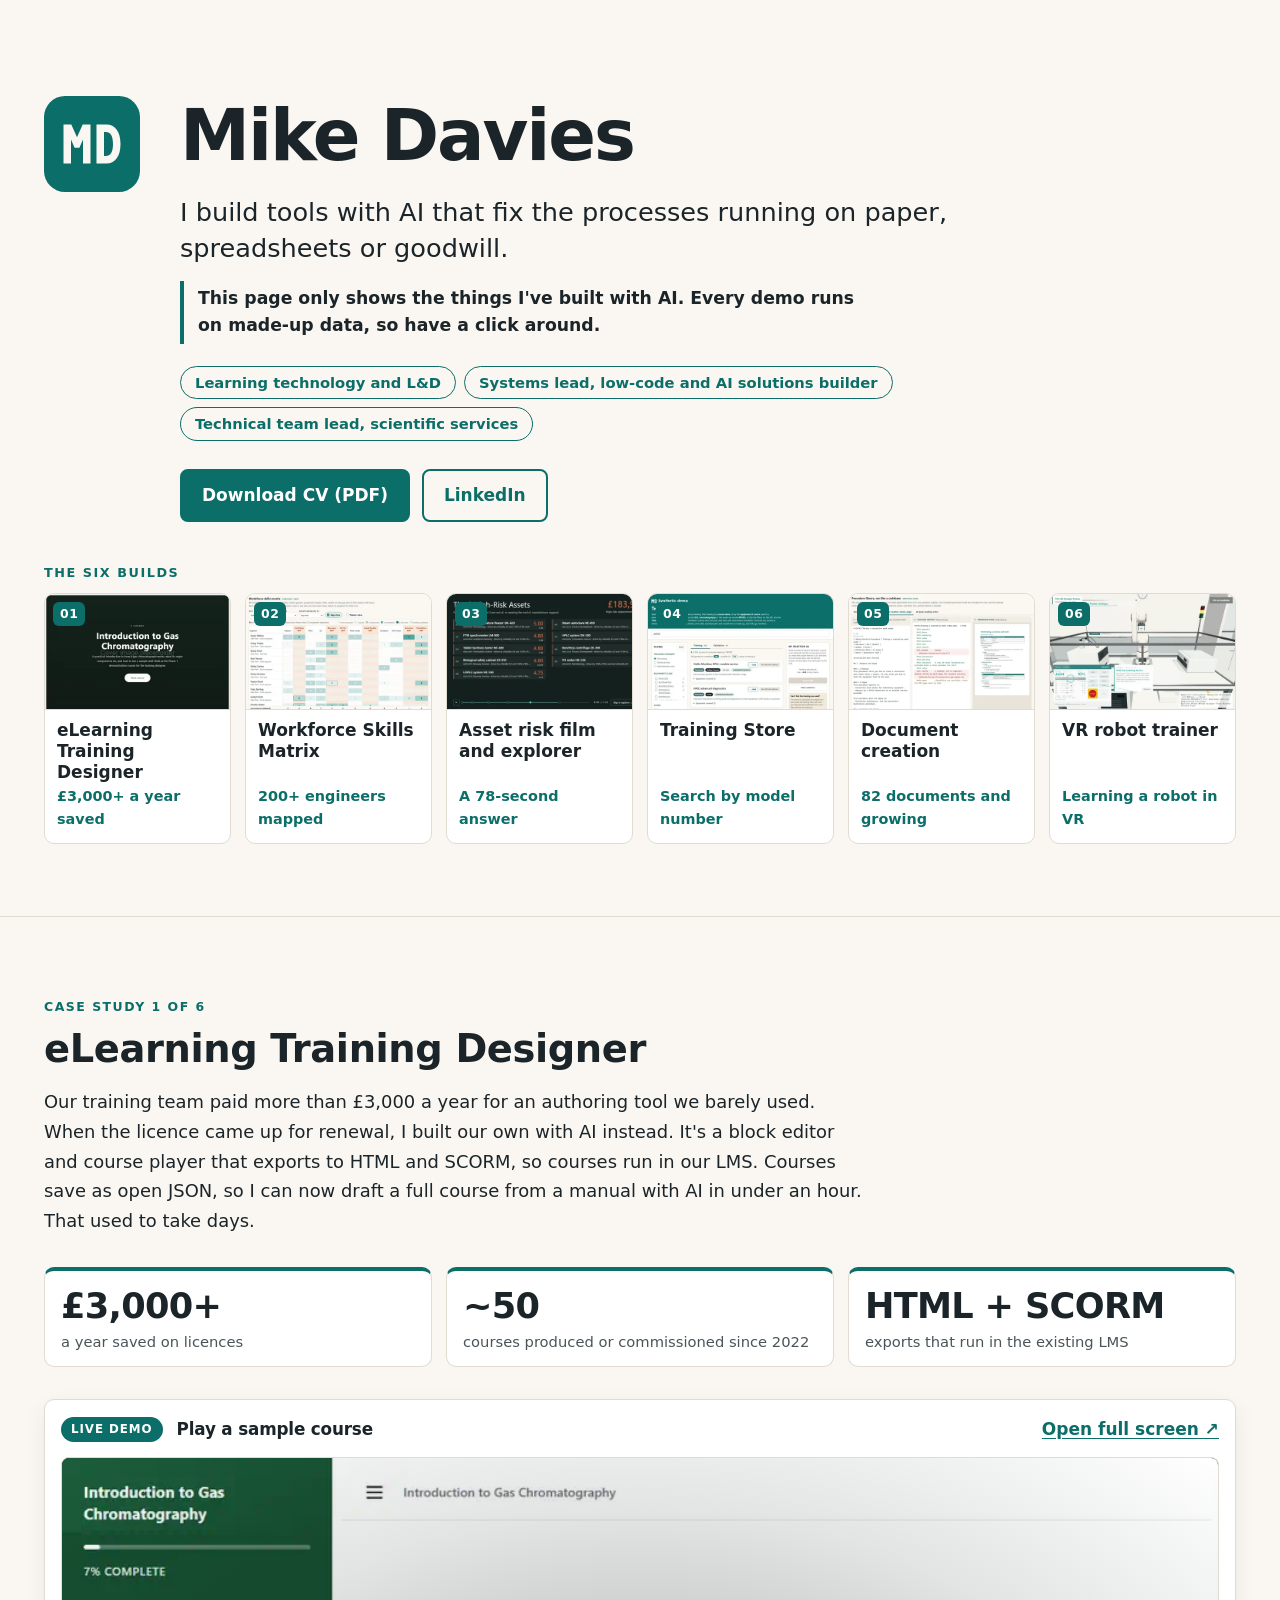
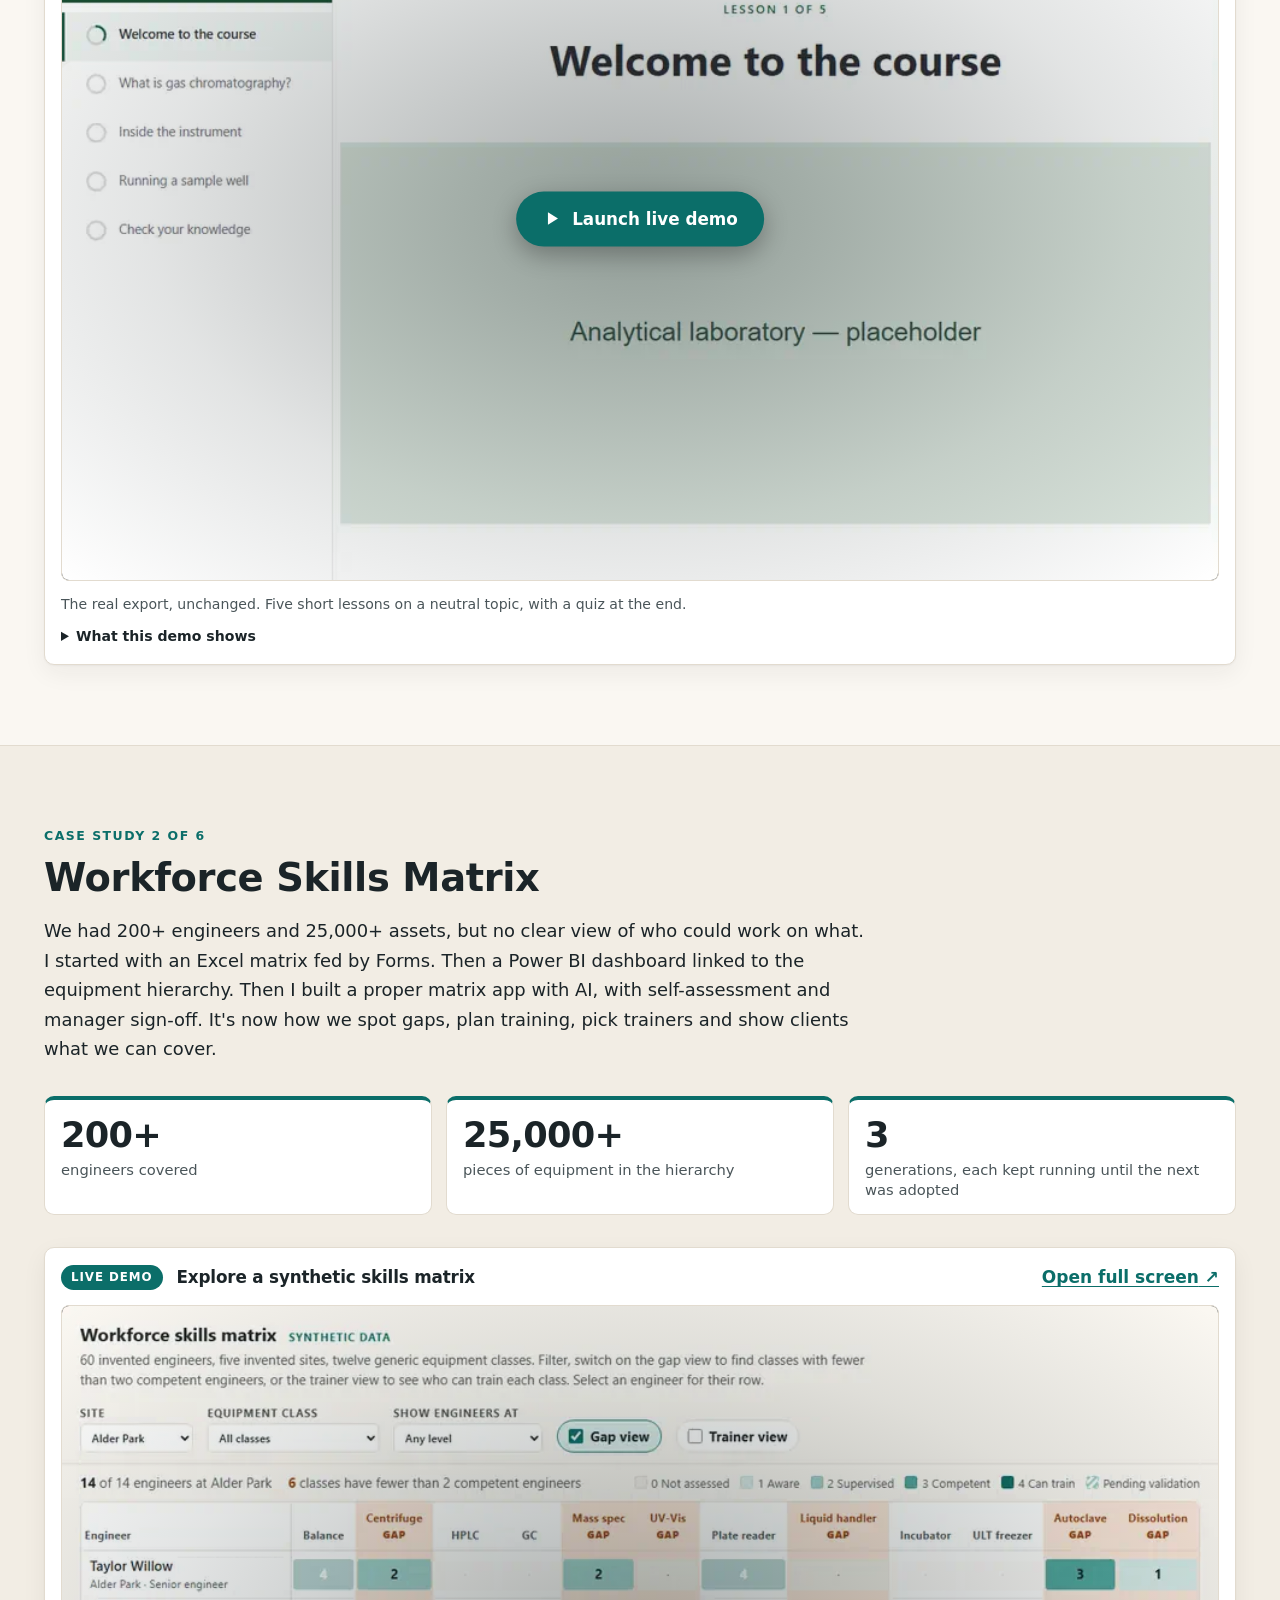
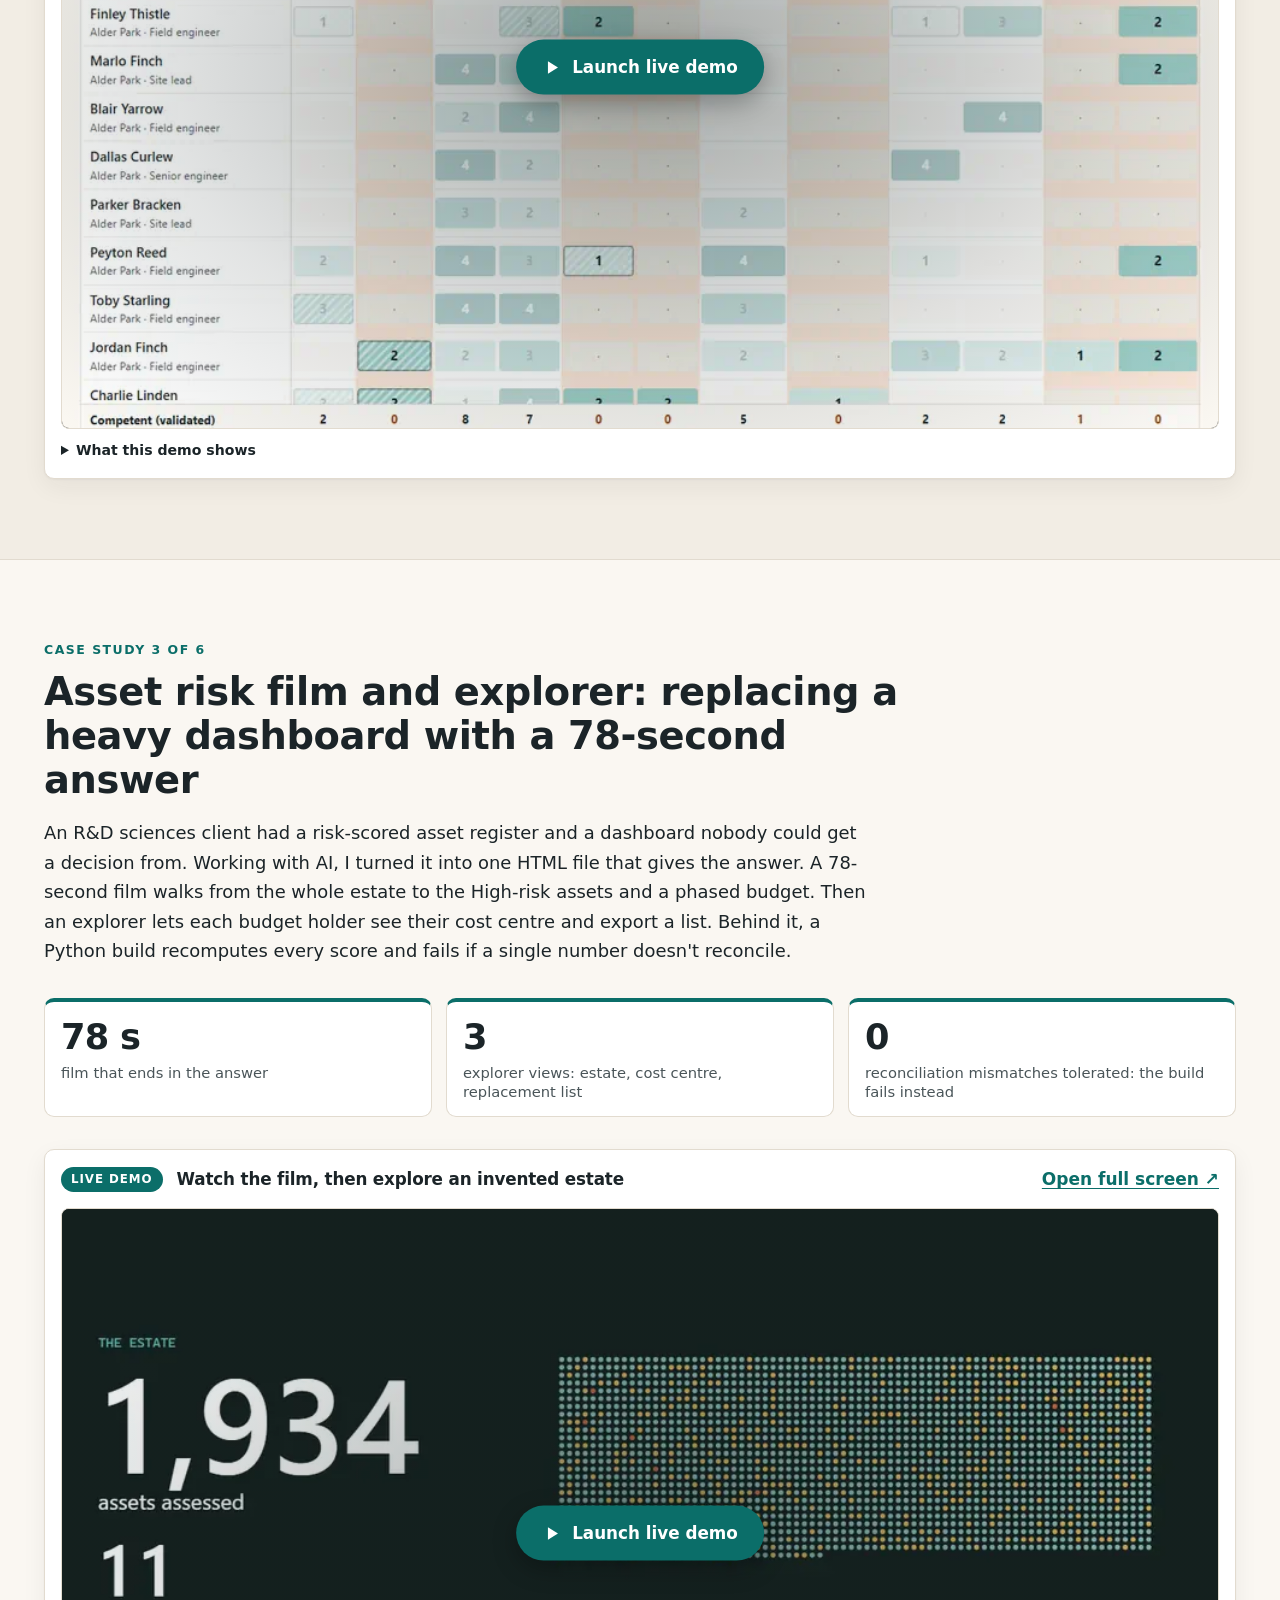
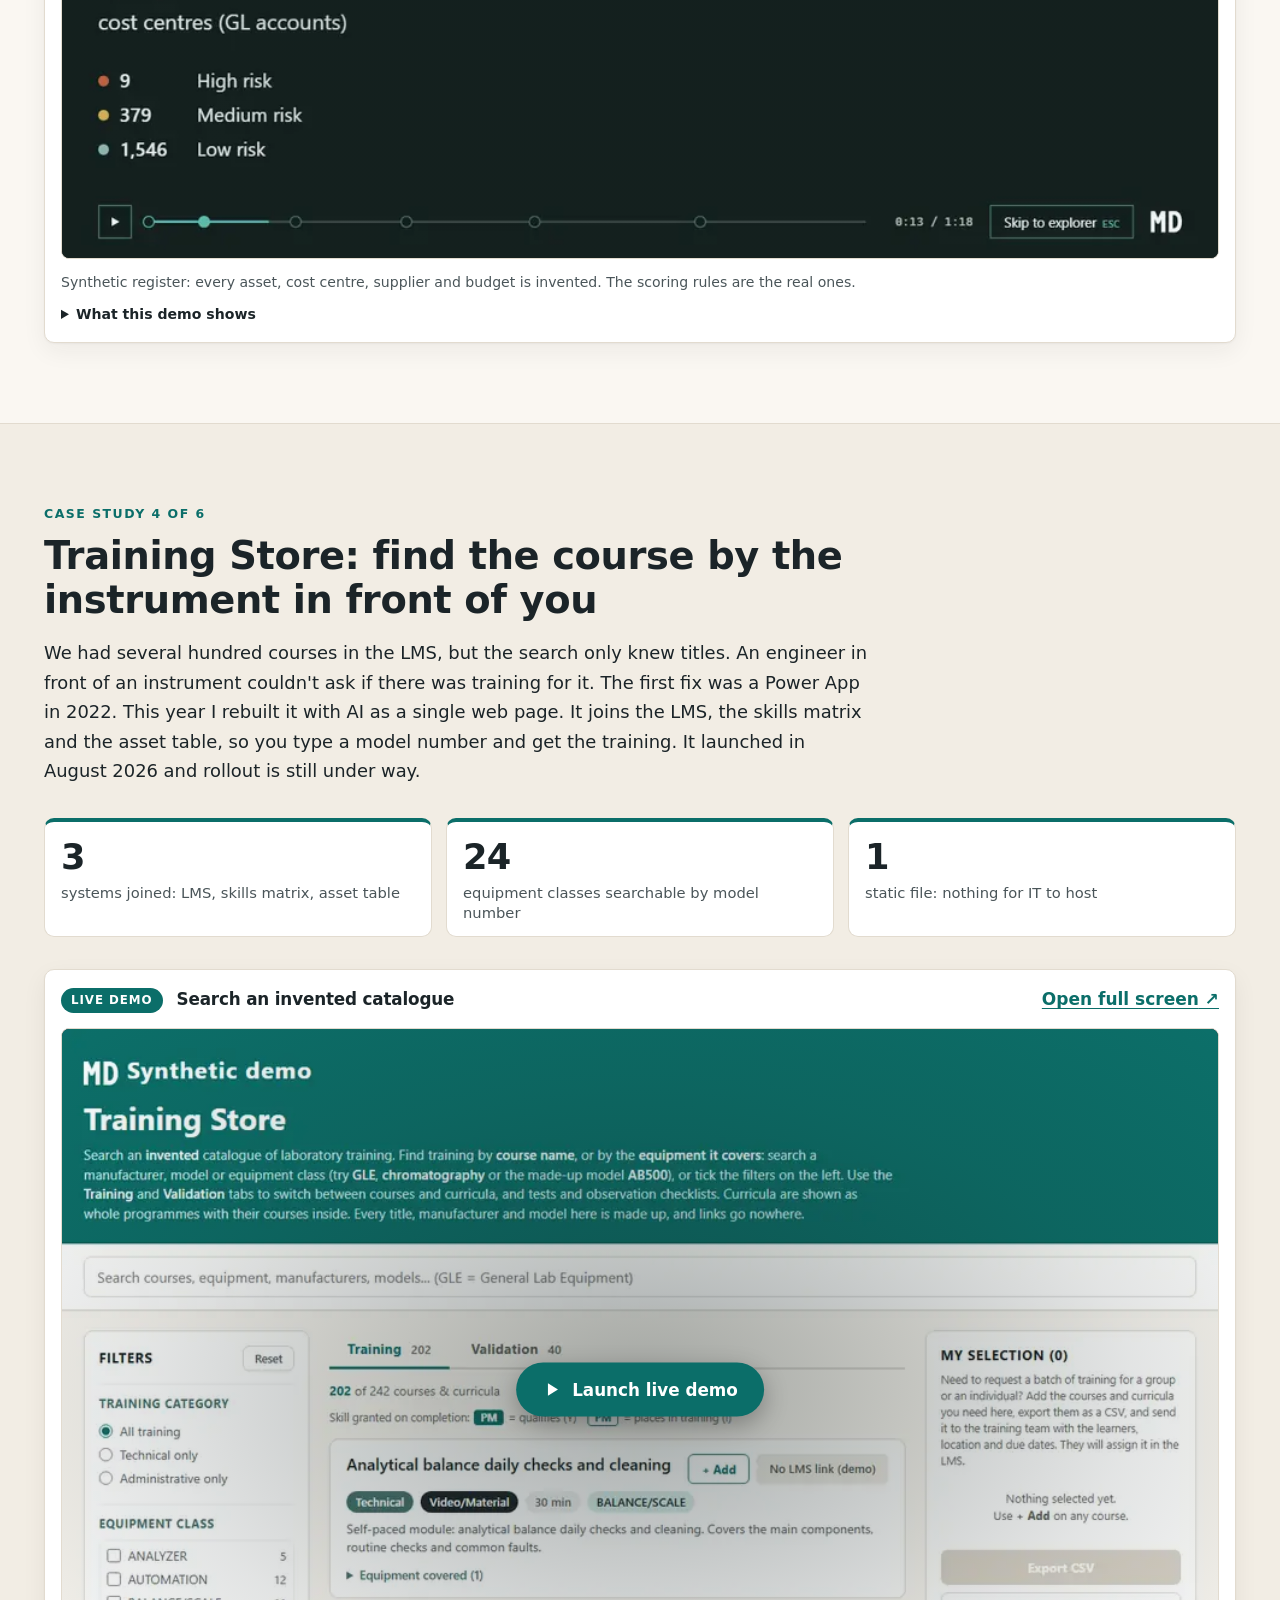
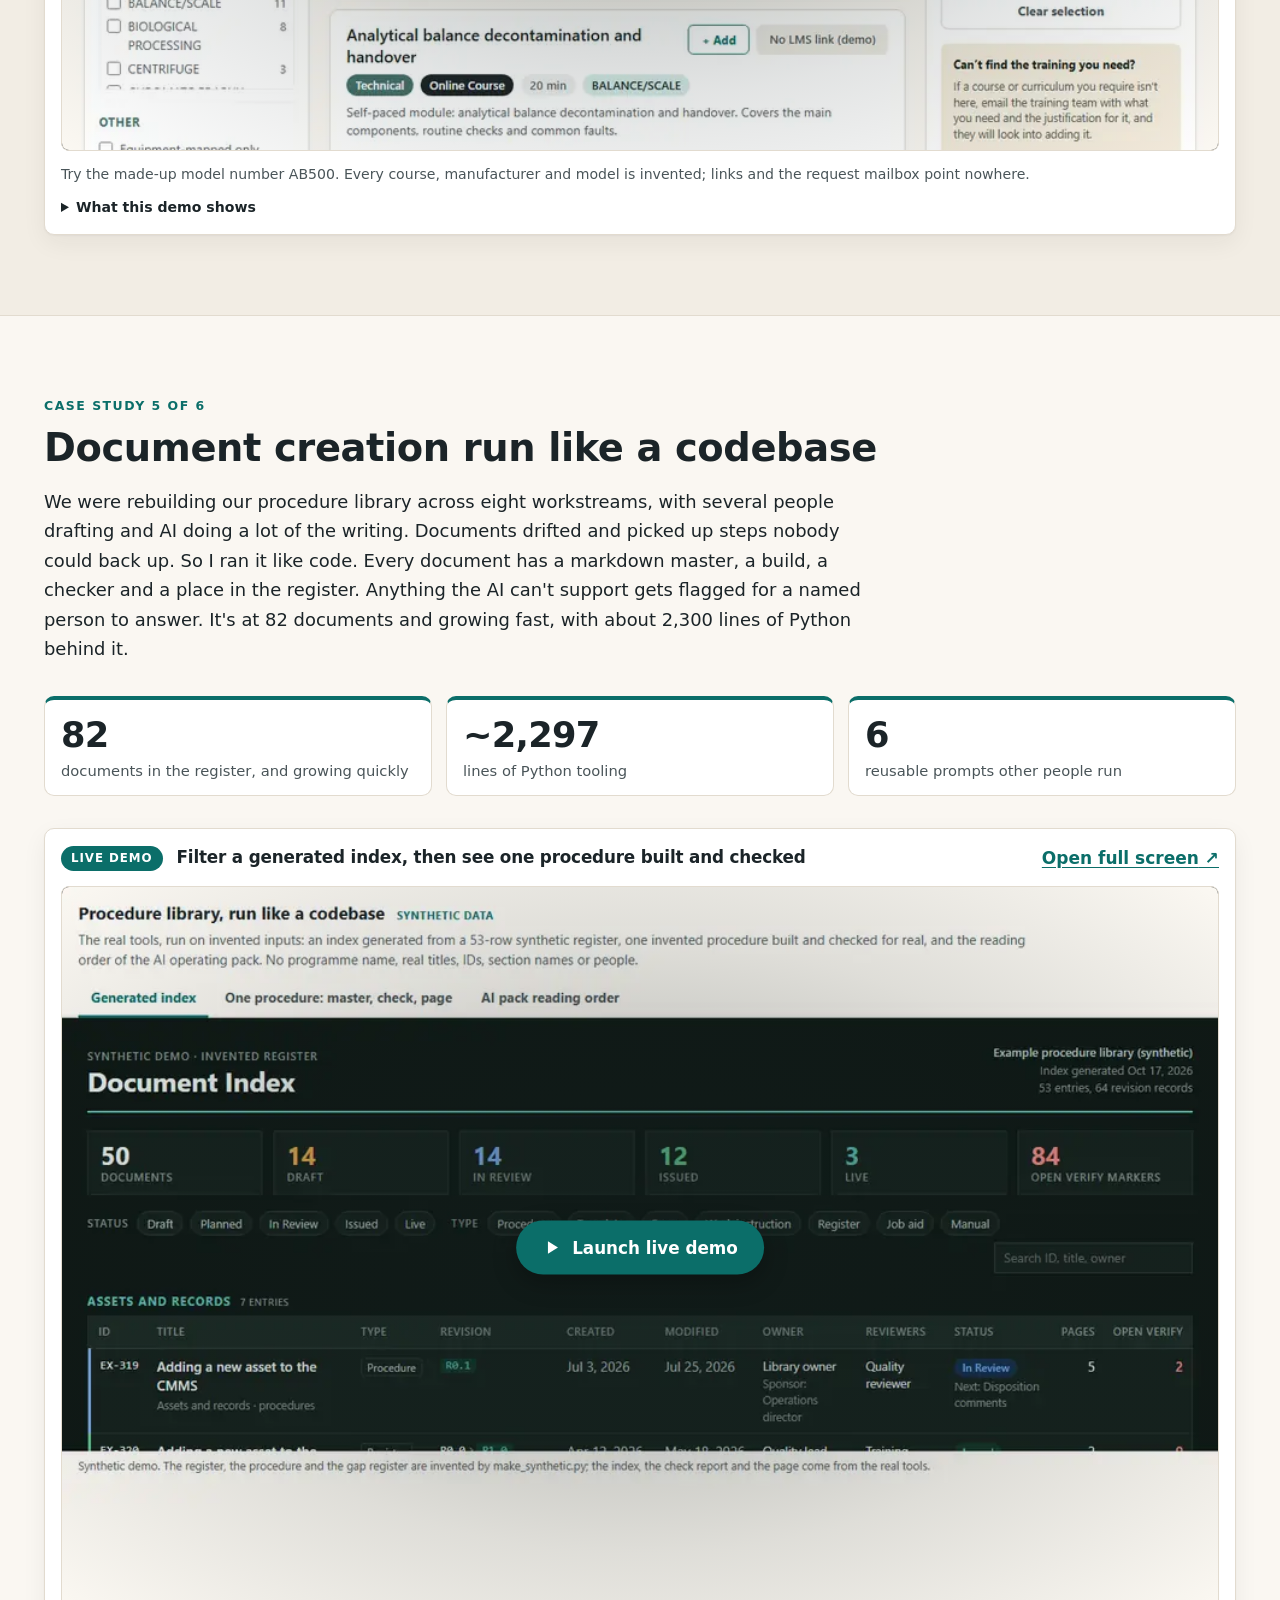
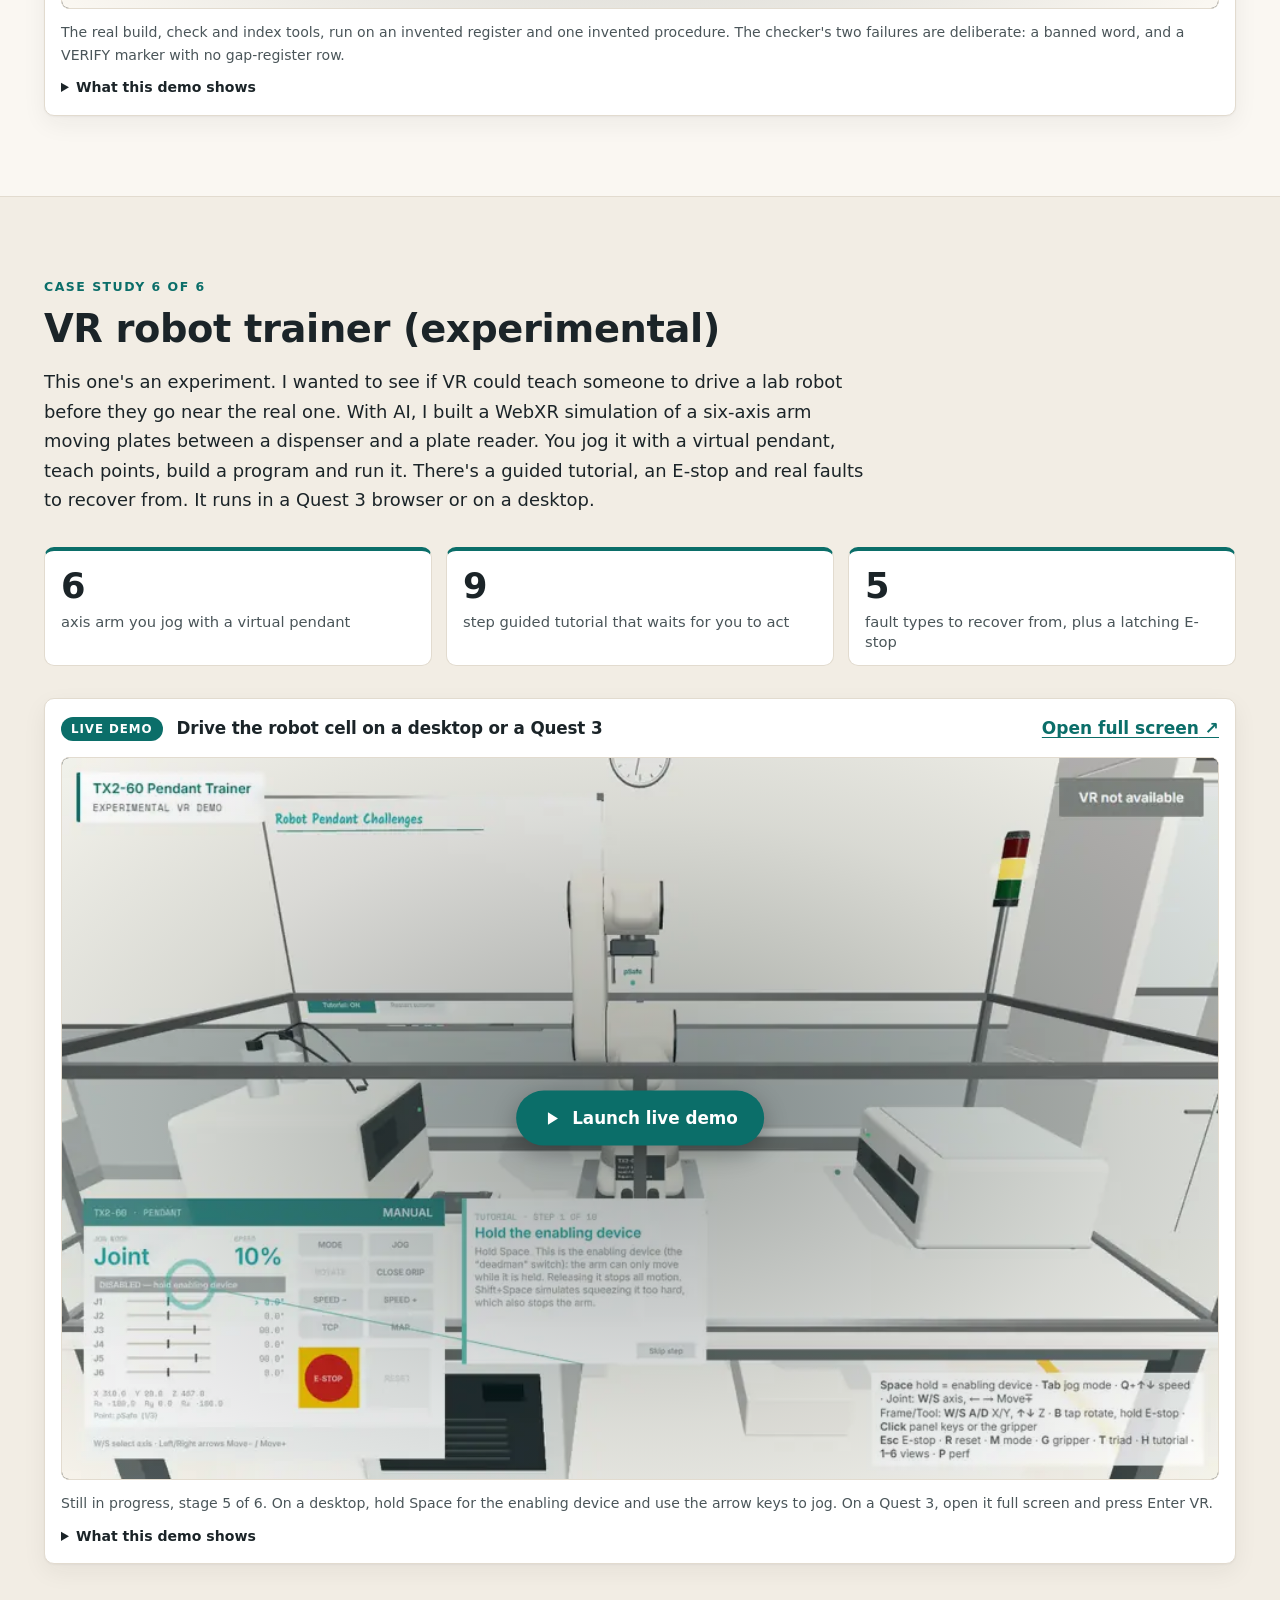
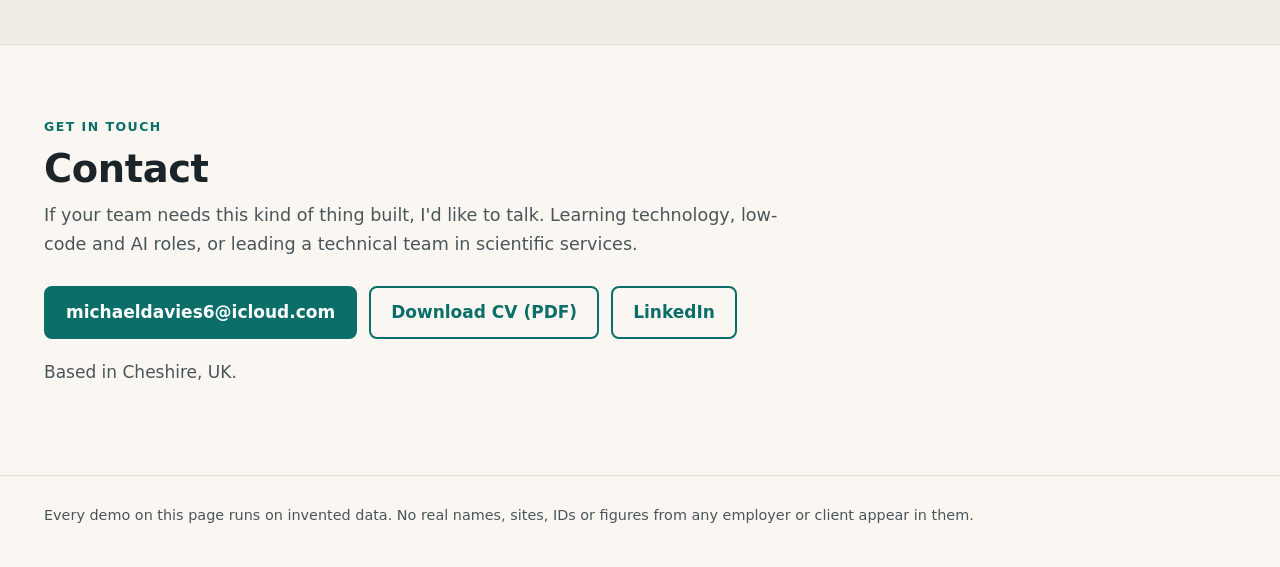
==== commit 72608d32: "Add case study 6: experimental VR robot trainer A WebXR robot cell where you jog a six-axis arm with" ====
--- a/index.html
+++ b/index.html
@@ -66,6 +66,11 @@
 <p>We were rebuilding our procedure library across eight workstreams, with several people drafting and AI doing a lot of the writing. Documents drifted and picked up steps nobody could back up. So I ran it like code. Every document has a markdown master, a build, a checker and a place in the register. Anything the AI can't support gets flagged for a named person to answer. It's at 82 documents and growing fast, with about 2,300 lines of Python behind it.</p>
 <p>Demo: A filterable document index generated from a synthetic register, and a three-pane strip for one invented procedure: the markdown master, a checker report with two deliberate failures, and the rendered page. <a href="demos/procedure-library/index.html">Open the demo</a></p>
 </article>
+<article id="vr-robot-static">
+<h2>VR robot trainer (experimental)</h2>
+<p>This one's an experiment. I wanted to see if VR could teach someone to drive a lab robot before they go near the real one. With AI, I built a WebXR simulation of a six-axis arm moving plates between a dispenser and a plate reader. You jog it with a virtual pendant, teach points, build a program and run it. There's a guided tutorial, an E-stop and real faults to recover from. It runs in a Quest 3 browser or on a desktop.</p>
+<p>Demo: A WebXR robot cell with a six-axis arm, a virtual teach pendant, a program board and a guided tutorial. Visitors can jog the arm, teach points, build a short plate-transfer program and run it, on a desktop or in a Quest 3 headset. <a href="demos/vr-robot/index.html?demo">Open the demo</a></p>
+</article>
 <h2>Contact</h2>
 <p>If your team needs this kind of thing built, I'd like to talk. Learning technology, low-code and AI roles, or leading a technical team in scientific services.</p>
 <p>Email: <a href="mailto:michaeldavies6@icloud.com">michaeldavies6@icloud.com</a></p>
--- a/assets/css/site.css
+++ b/assets/css/site.css
@@ -146,7 +146,7 @@
 /* ---------- hero index ---------- */
 #hero-index { margin-top: 44px; }
 .ix-head { font-size: .8rem; text-transform: uppercase; letter-spacing: .12em; color: var(--accent); margin: 0 0 12px; }
-.index { display: grid; grid-template-columns: repeat(5, minmax(0, 1fr)); gap: 14px; list-style: none; margin: 0; padding: 0; }
+.index { display: grid; grid-template-columns: repeat(6, minmax(0, 1fr)); gap: 14px; list-style: none; margin: 0; padding: 0; }
 .ix { display: flex; flex-direction: column; height: 100%; text-decoration: none; color: var(--ink); background: var(--surface);
   border: 1px solid var(--line); border-radius: var(--radius); overflow: hidden; position: relative;
   transition: transform .25s ease, box-shadow .25s ease, border-color .25s ease; }
@@ -155,7 +155,7 @@
 .ix-t { font-weight: 700; padding: 10px 12px 2px; line-height: 1.25; }
 .ix-h { color: var(--accent); font-weight: 700; font-size: .9rem; padding: 0 12px 12px; margin-top: auto; }
 .ix:hover, .ix:focus-visible { transform: translateY(-4px); box-shadow: 0 10px 24px rgba(27, 36, 40, .12); border-color: var(--accent); text-decoration: none; }
-@media (max-width: 1000px) { .index { grid-template-columns: repeat(3, minmax(0, 1fr)); } }
+@media (max-width: 1100px) { .index { grid-template-columns: repeat(3, minmax(0, 1fr)); } }
 @media (max-width: 640px) { .index { grid-template-columns: repeat(2, minmax(0, 1fr)); } #hero-index { margin-top: 32px; } }
 
 /* ---------- launch cards ---------- */
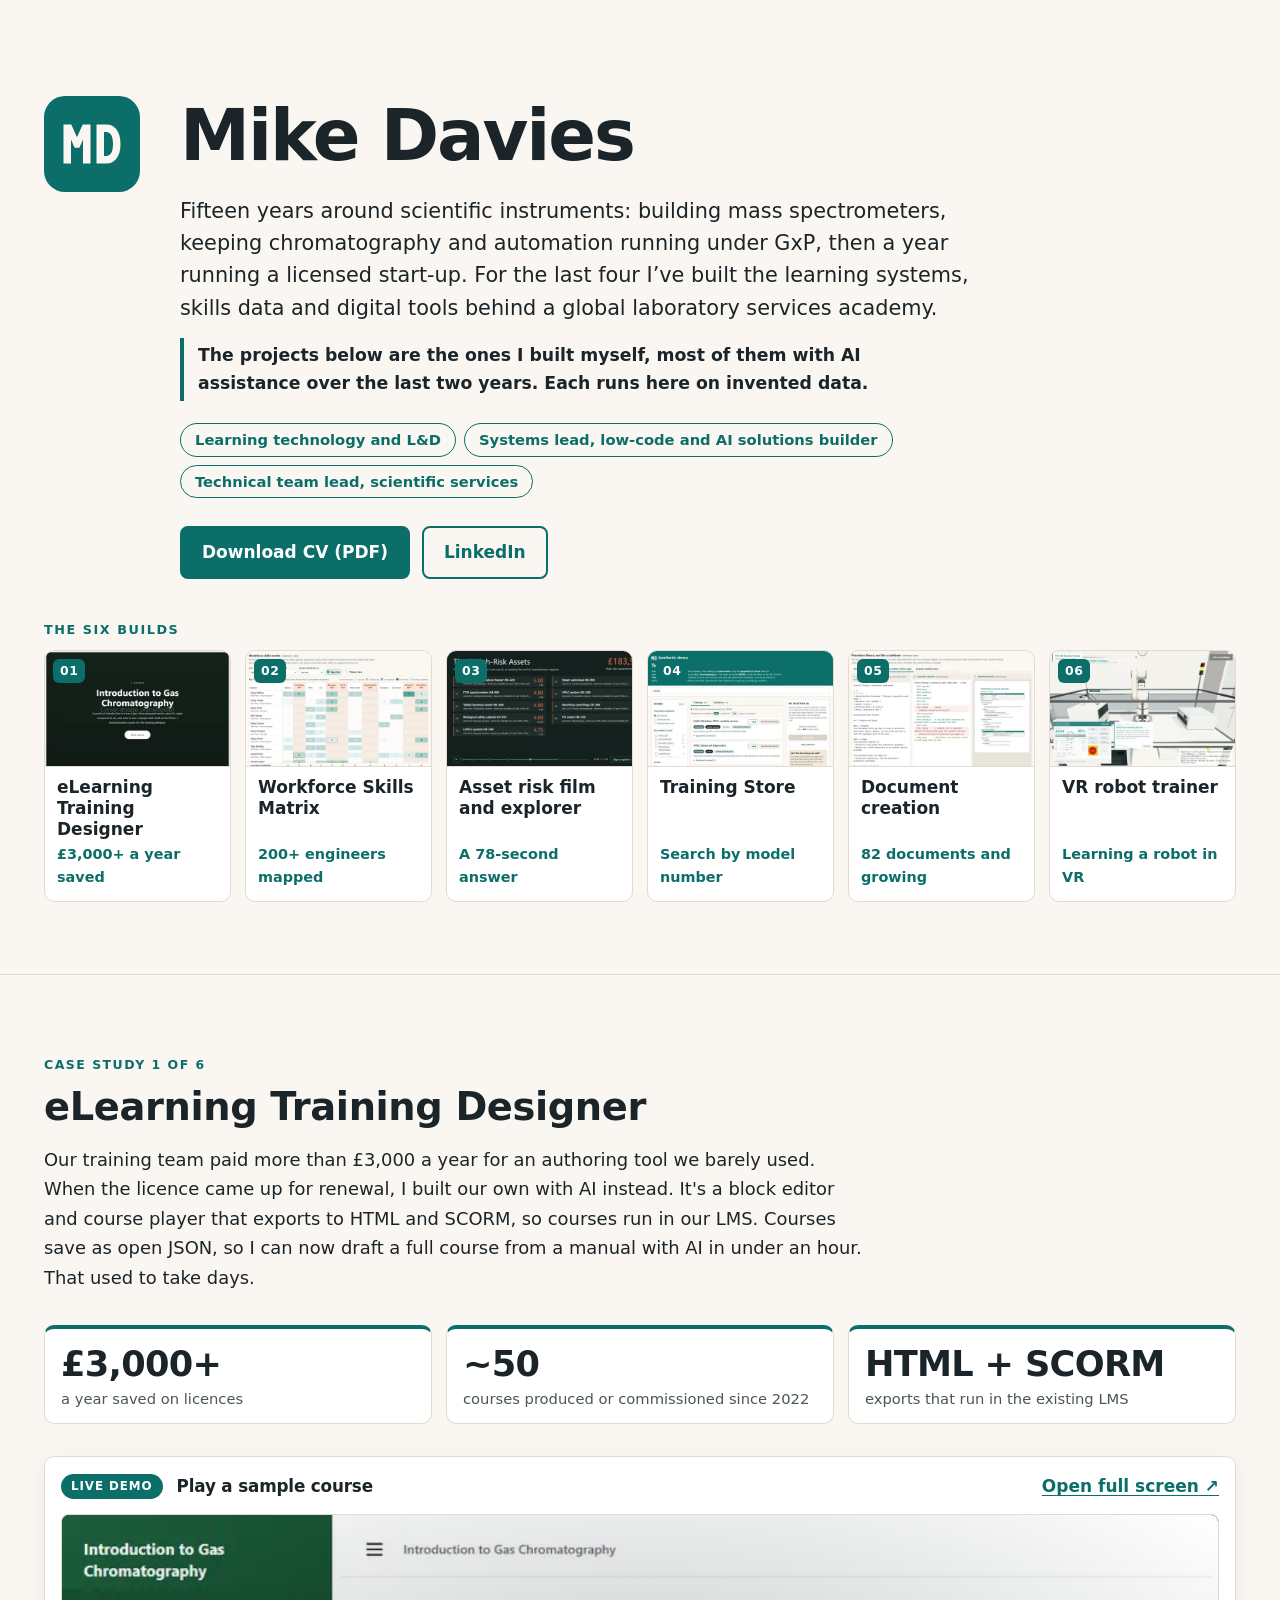
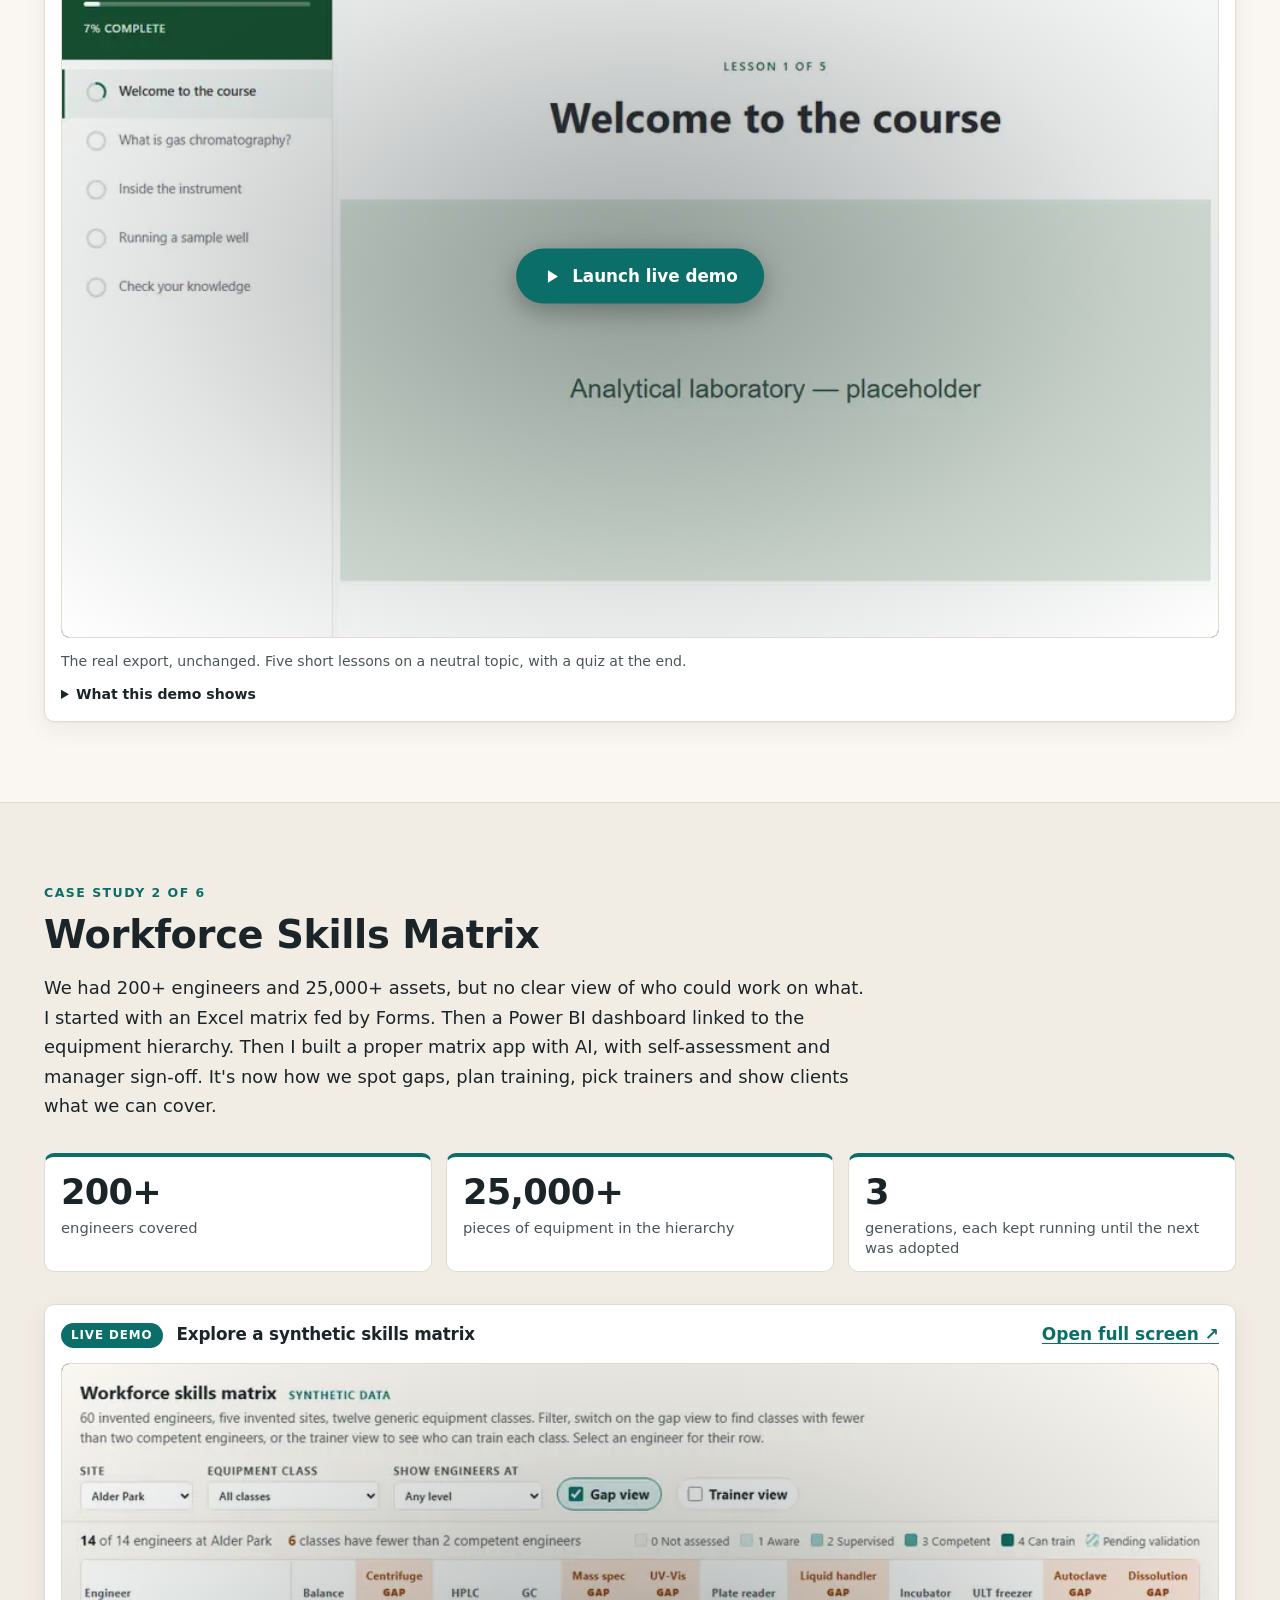
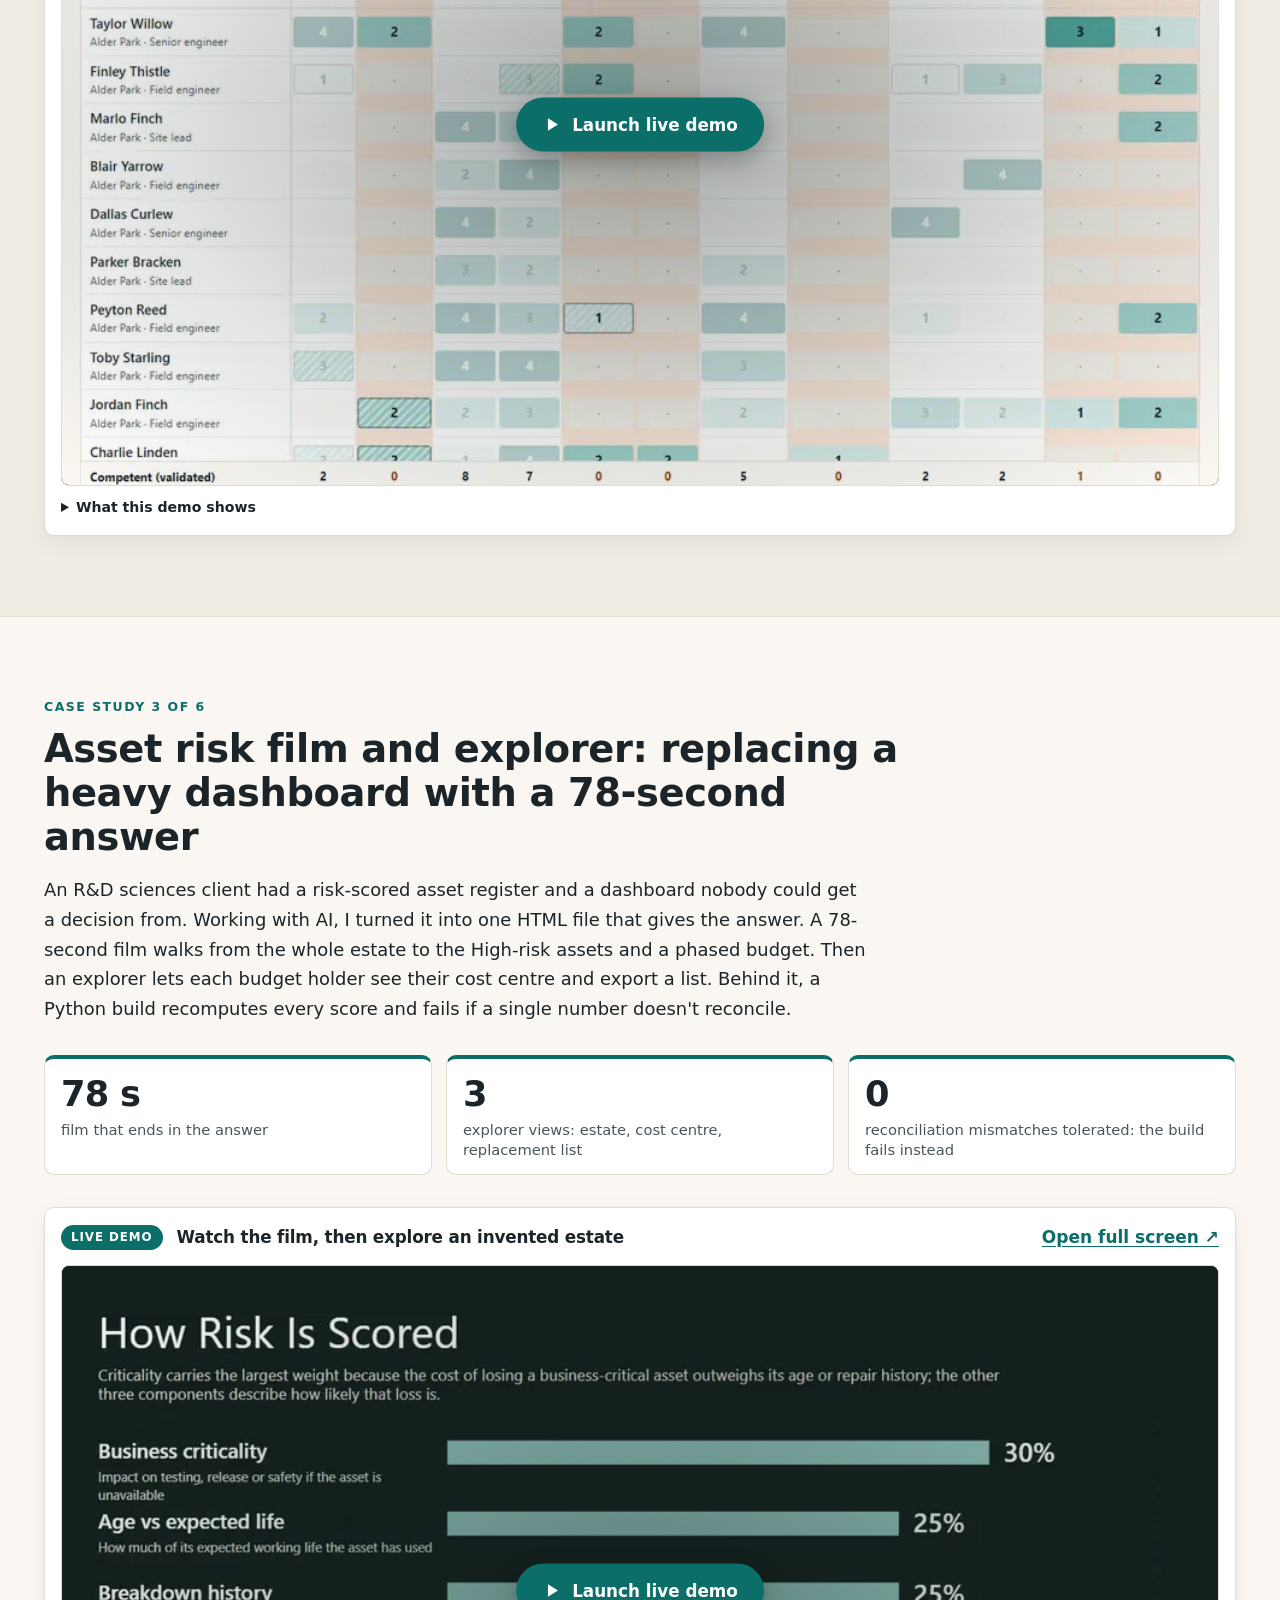
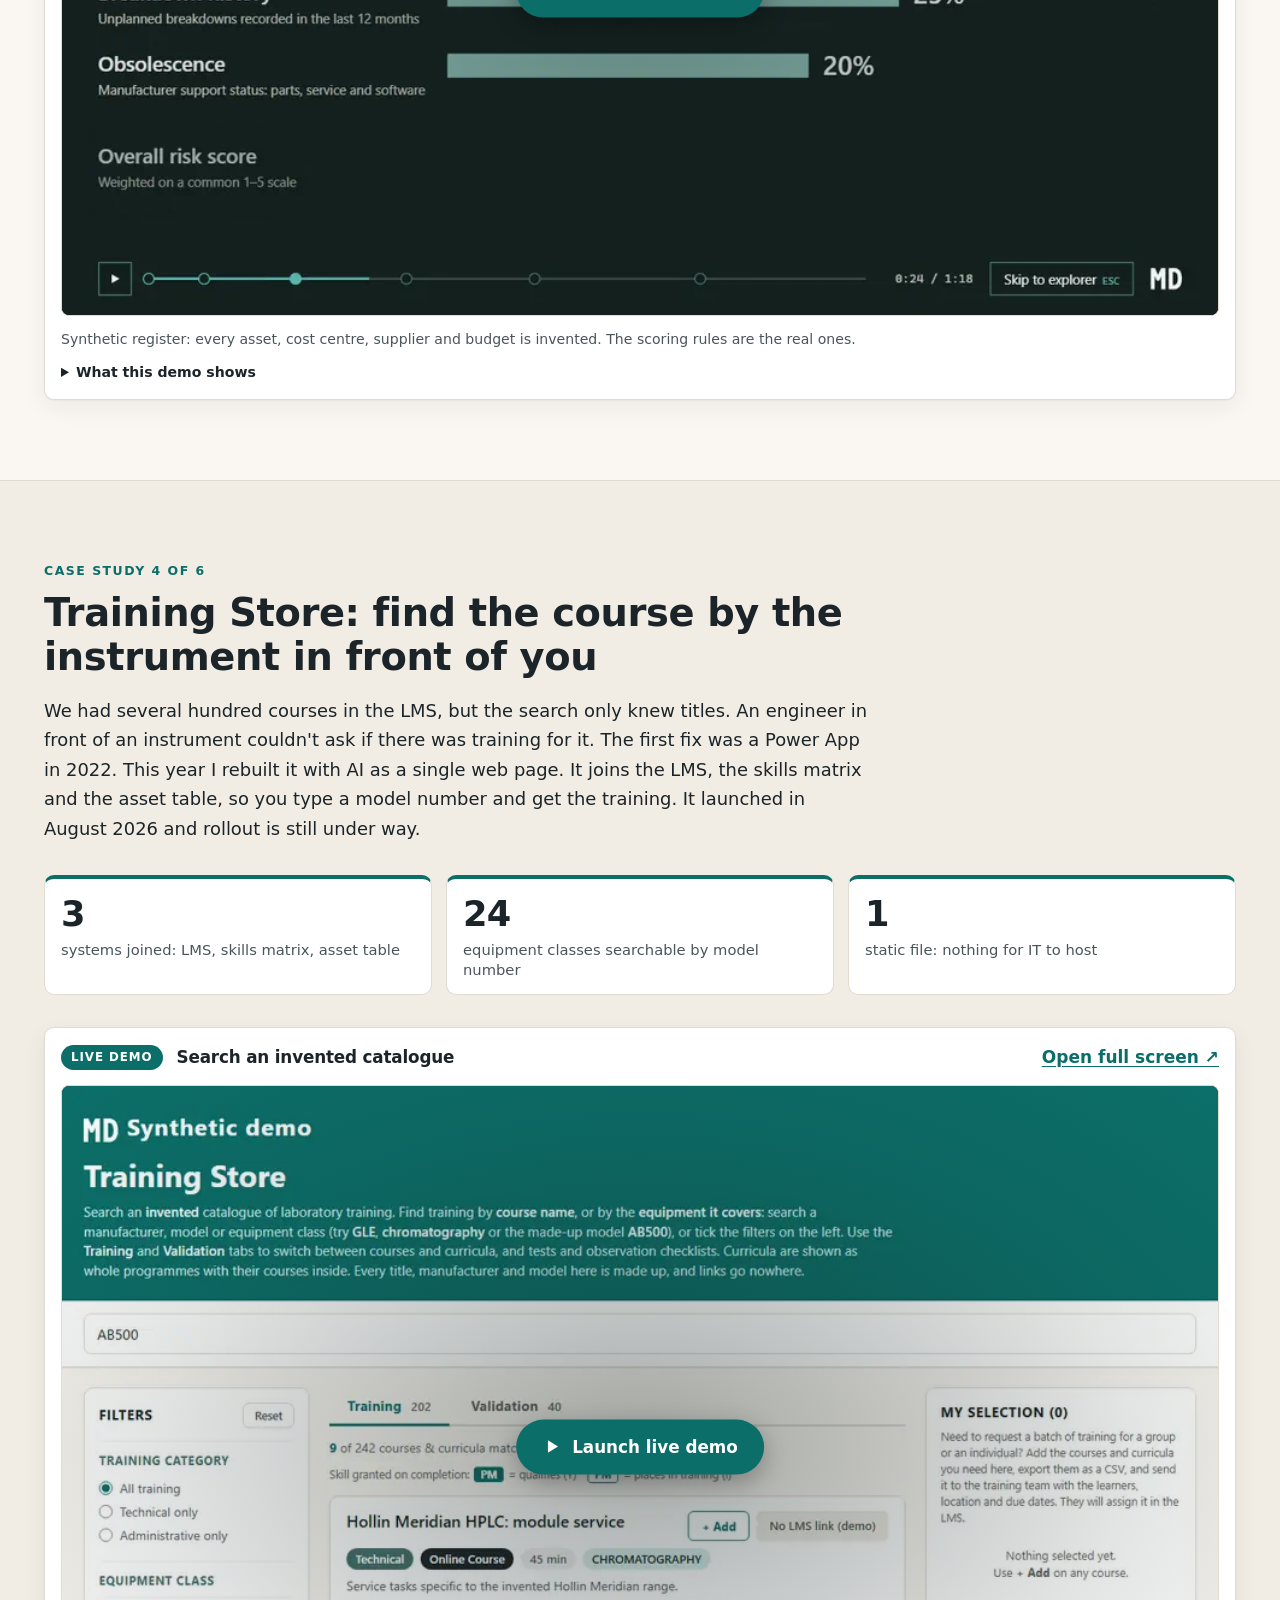
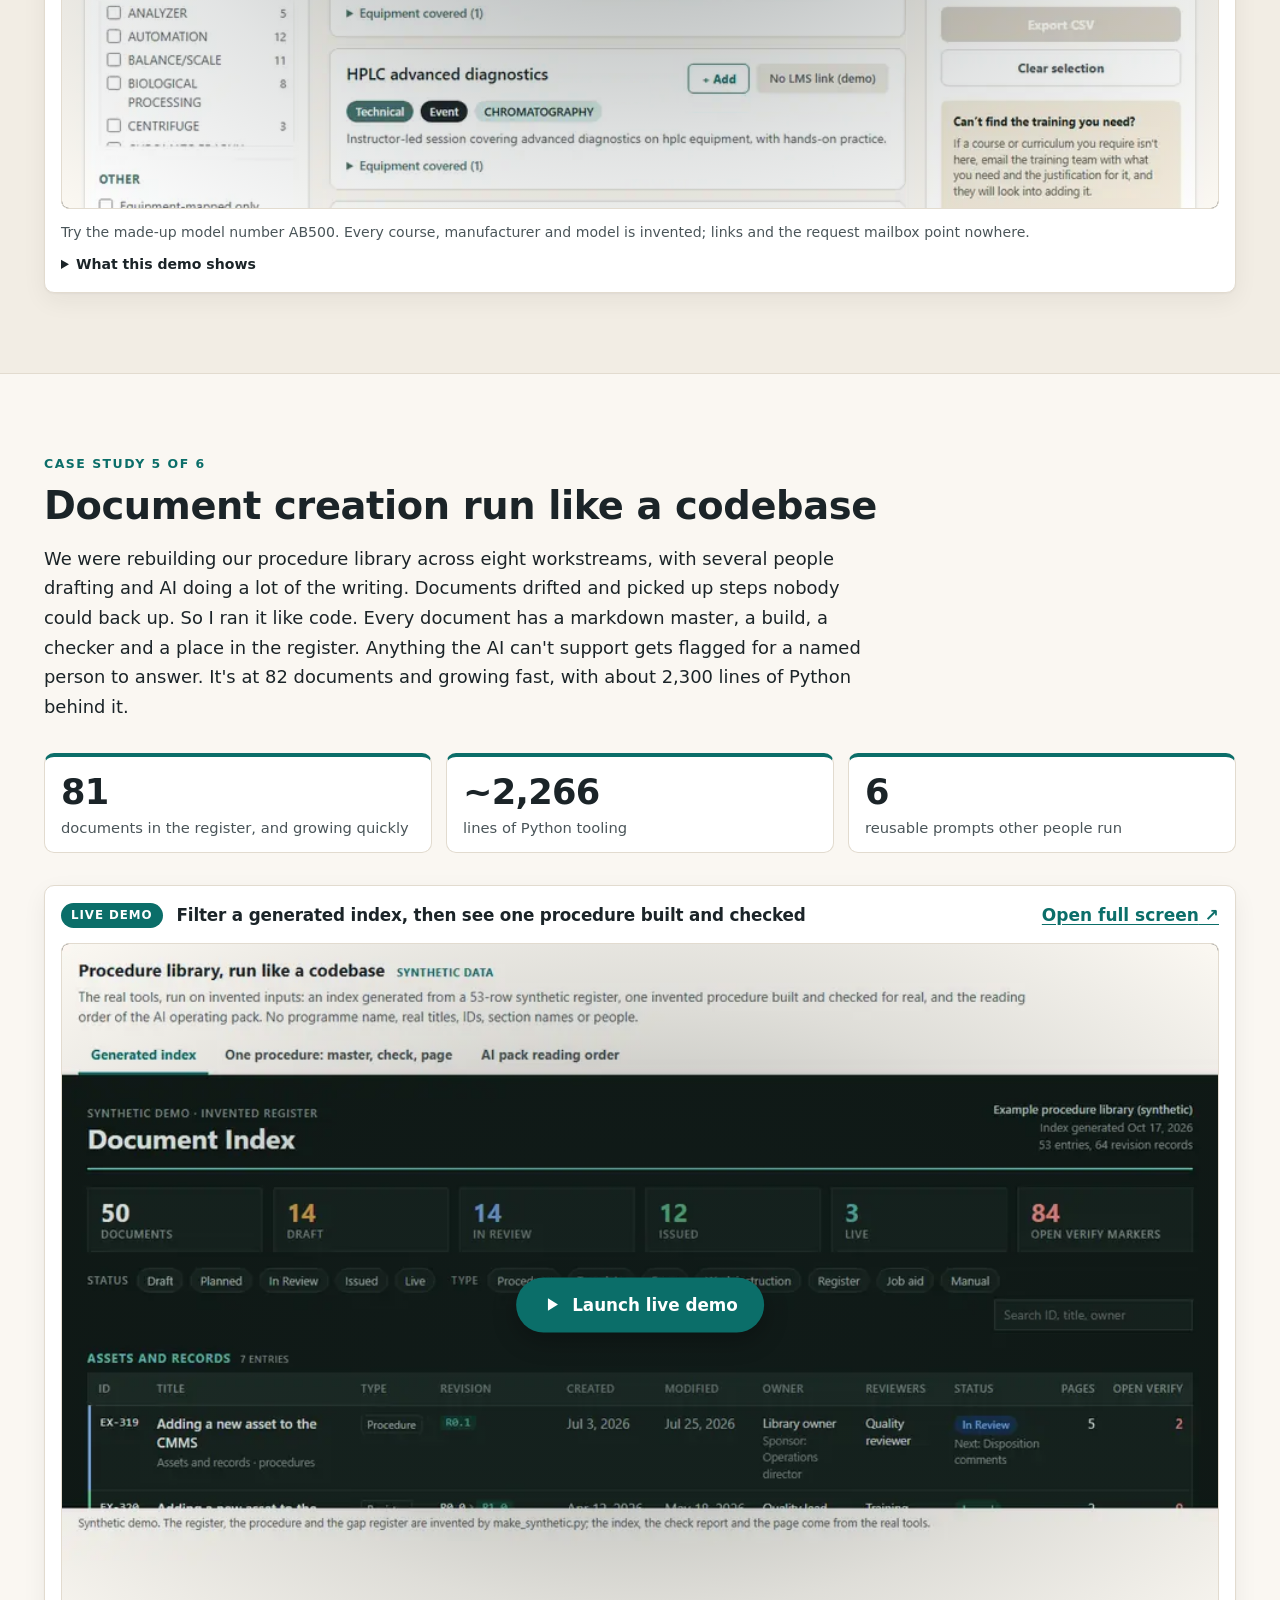
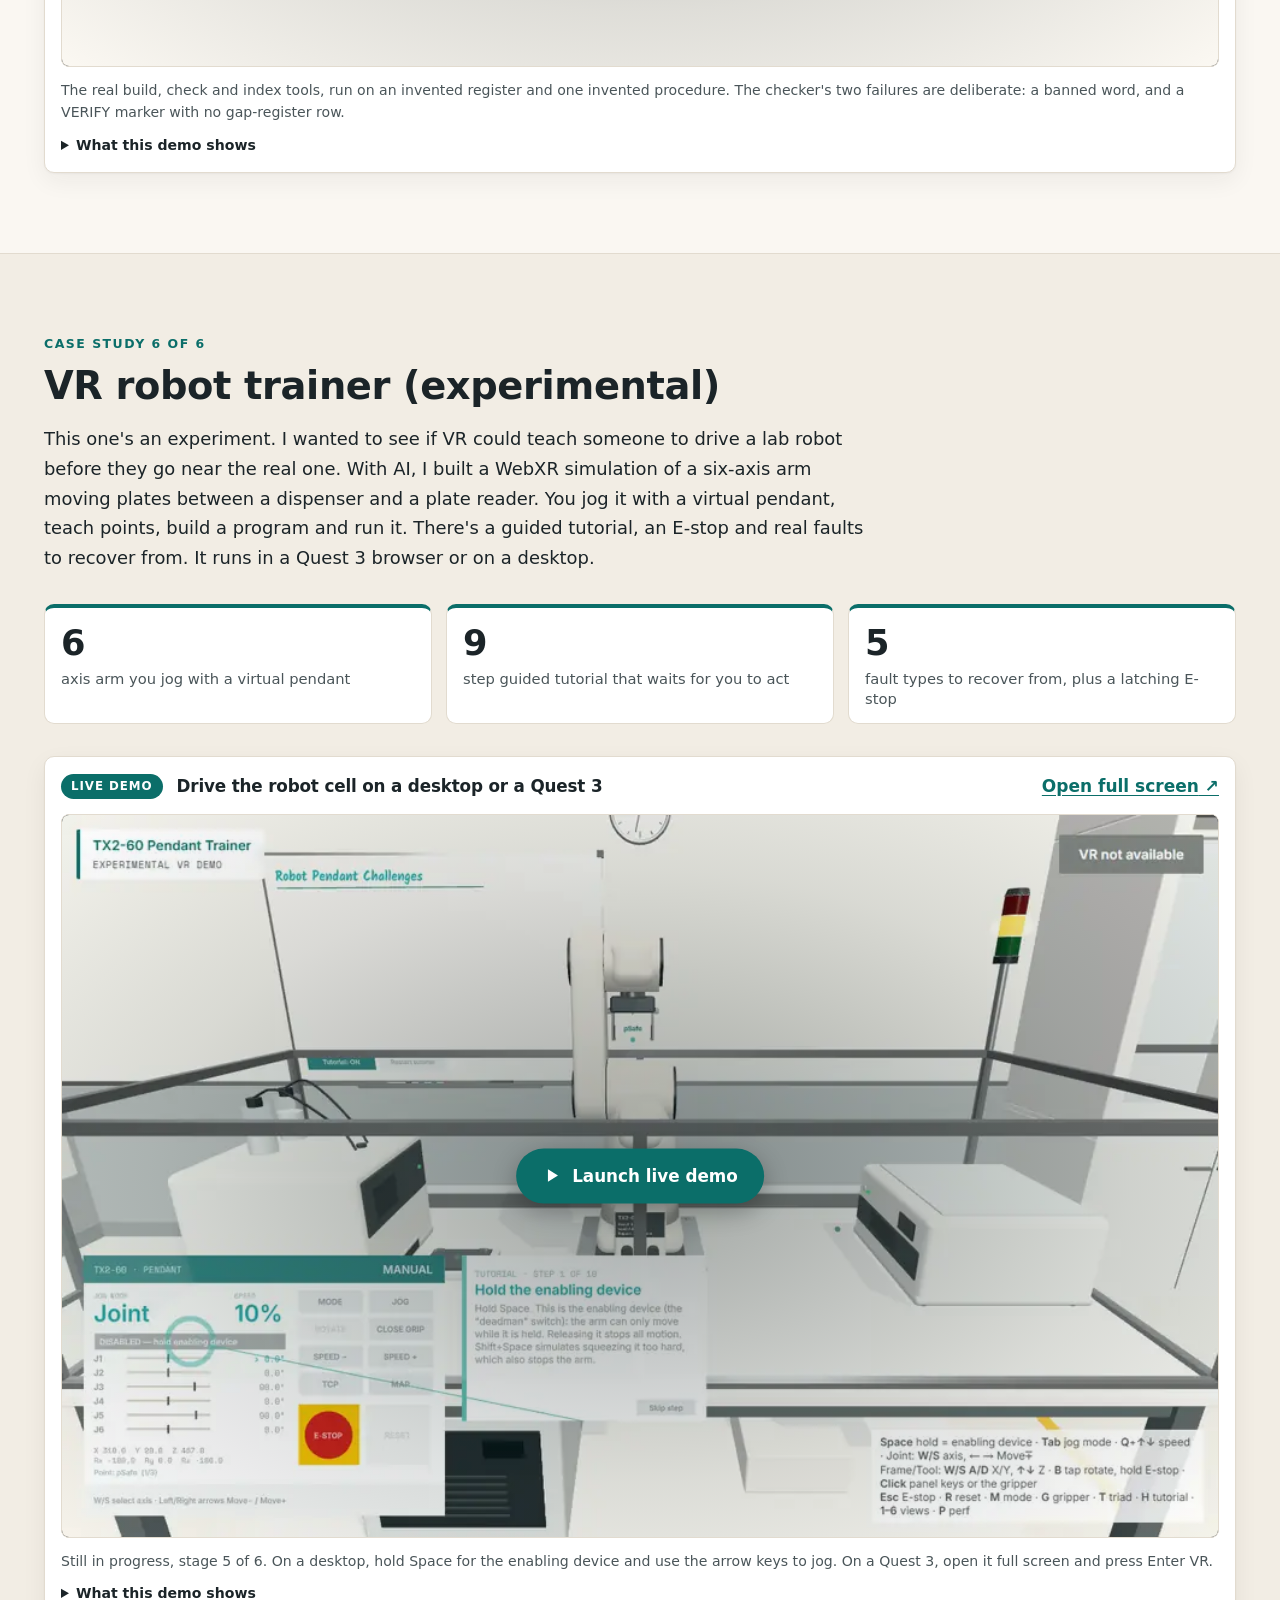
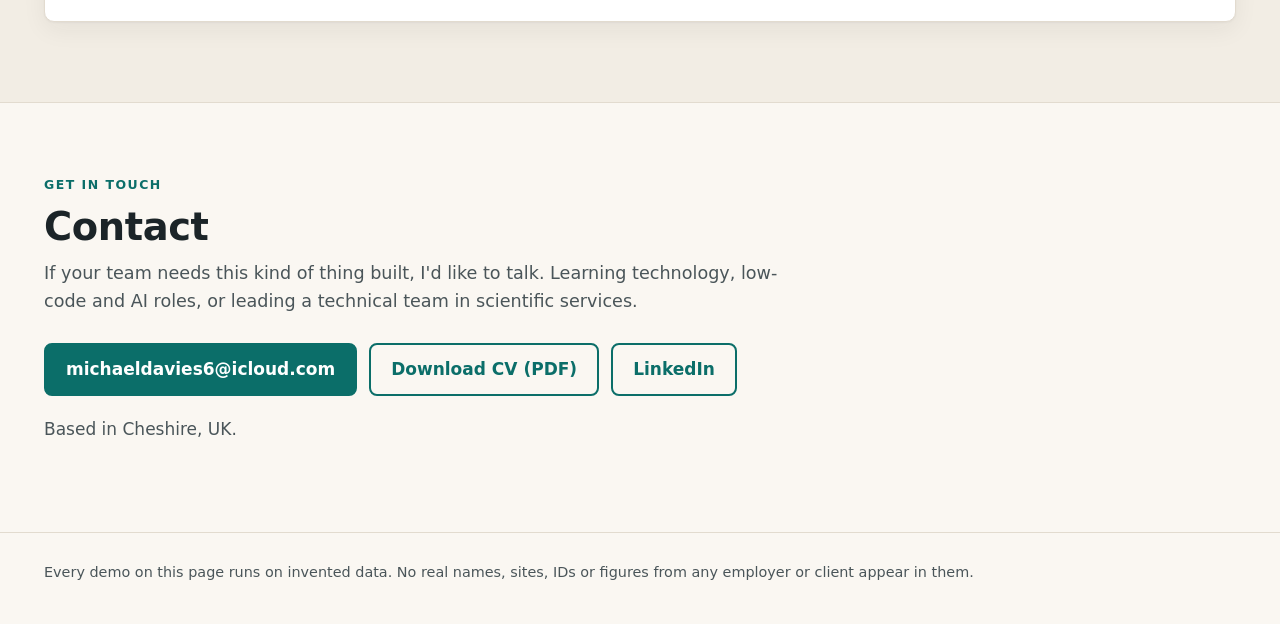
==== commit 60f516eb: "Replace the intro under the name Two paragraphs from Mike: fifteen years around scientific instrumen" ====
--- a/index.html
+++ b/index.html
@@ -38,8 +38,8 @@
 <!-- noscript:start (generated by tools/sync_noscript.py from content/case-studies.json; do not edit by hand) -->
 <div class="wrap static">
 <h1>Mike Davies</h1>
-<p>I build tools with AI that fix the processes running on paper, spreadsheets or goodwill.</p>
-<p>This page only shows the things I've built with AI. Every demo runs on made-up data, so have a click around.</p>
+<p>Fifteen years around scientific instruments: building mass spectrometers, keeping chromatography and automation running under GxP, then a year running a licensed start-up. For the last four I’ve built the learning systems, skills data and digital tools behind a global laboratory services academy.</p>
+<p>The projects below are the ones I built myself, most of them with AI assistance over the last two years. Each runs here on invented data.</p>
 <p><a href="assets/cv/Mike_Davies_CV.pdf">Download CV (PDF)</a></p>
 <article id="training-designer-static">
 <h2>eLearning Training Designer</h2>
--- a/assets/css/site.css
+++ b/assets/css/site.css
@@ -74,7 +74,7 @@
 .hero-in { display: grid; grid-template-columns: auto 1fr; gap: 40px; align-items: start; }
 .hero-mark { width: 96px; height: 96px; }
 .hero h1 { font-size: clamp(2.6rem, 6vw, 4.4rem); font-weight: 800; letter-spacing: -0.03em; }
-.hero .lede { font-size: clamp(1.25rem, 2.3vw, 1.6rem); line-height: 1.4; max-width: 34em; margin: 18px 0 8px; }
+.hero .lede { font-size: clamp(1.1rem, 1.7vw, 1.3rem); line-height: 1.55; max-width: 40em; margin: 18px 0 8px; }
 .hero .ai-note { font-size: 1.08rem; font-weight: 600; color: var(--ink); max-width: 40em; border-left: 4px solid var(--accent); padding: 4px 0 4px 14px; margin: 14px 0 0; }
 .chips { display: flex; flex-wrap: wrap; gap: 8px; list-style: none; margin: 22px 0 28px; padding: 0; }
 .chips li { border: 1.5px solid var(--accent); color: var(--accent); border-radius: 999px; padding: 4px 14px; font-weight: 600; font-size: .92rem; }
